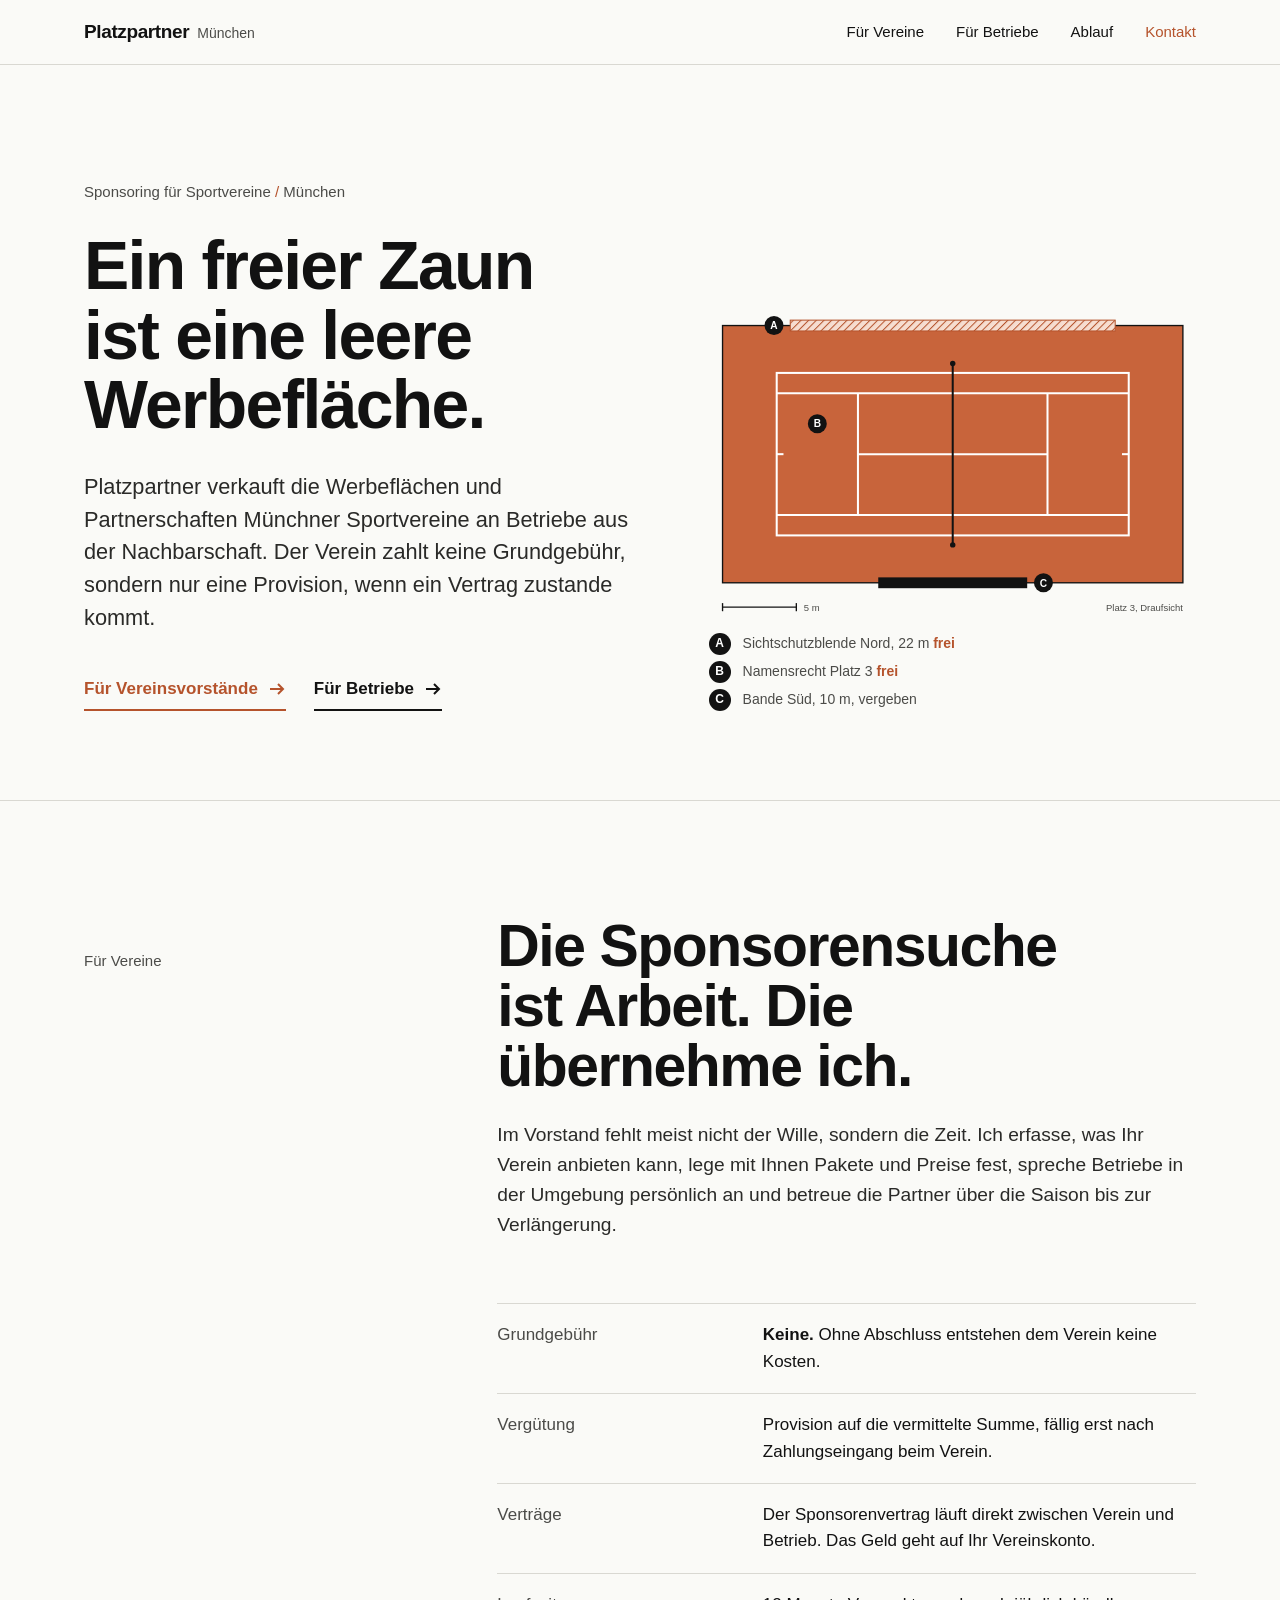
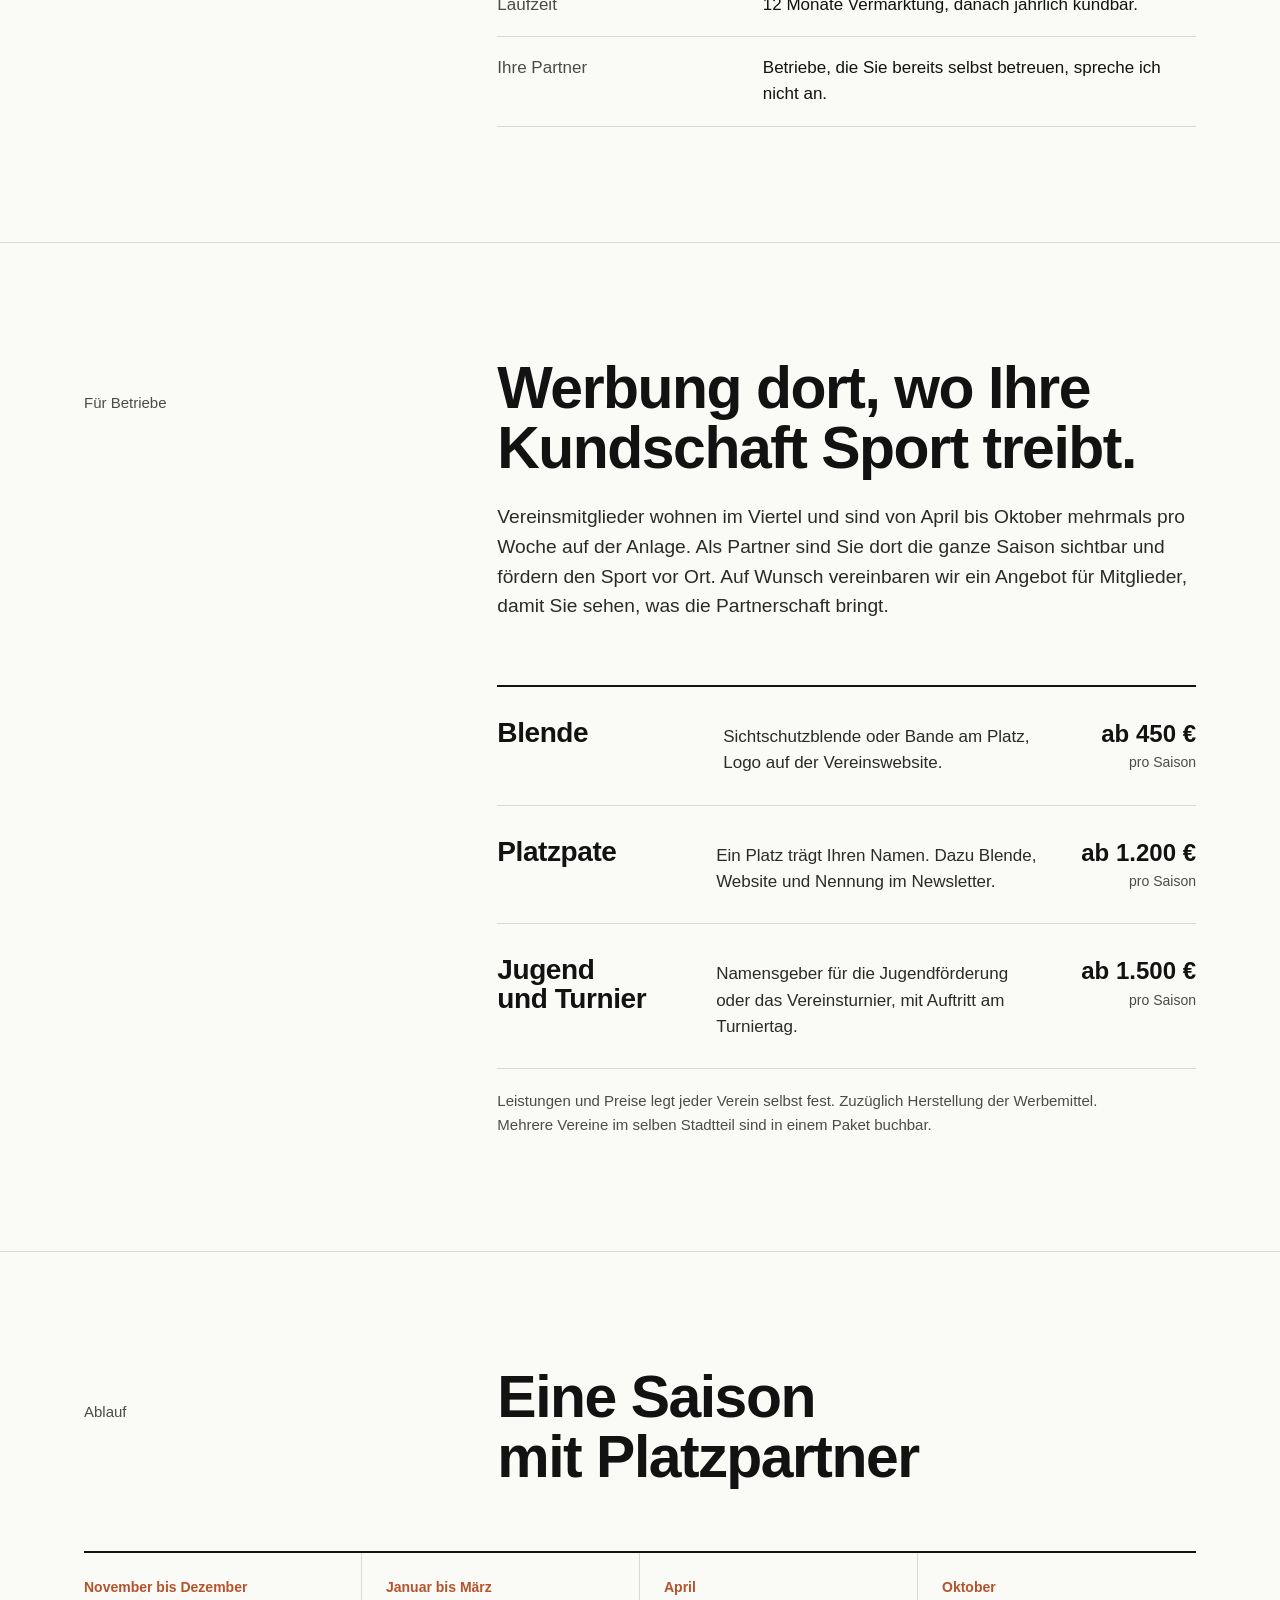
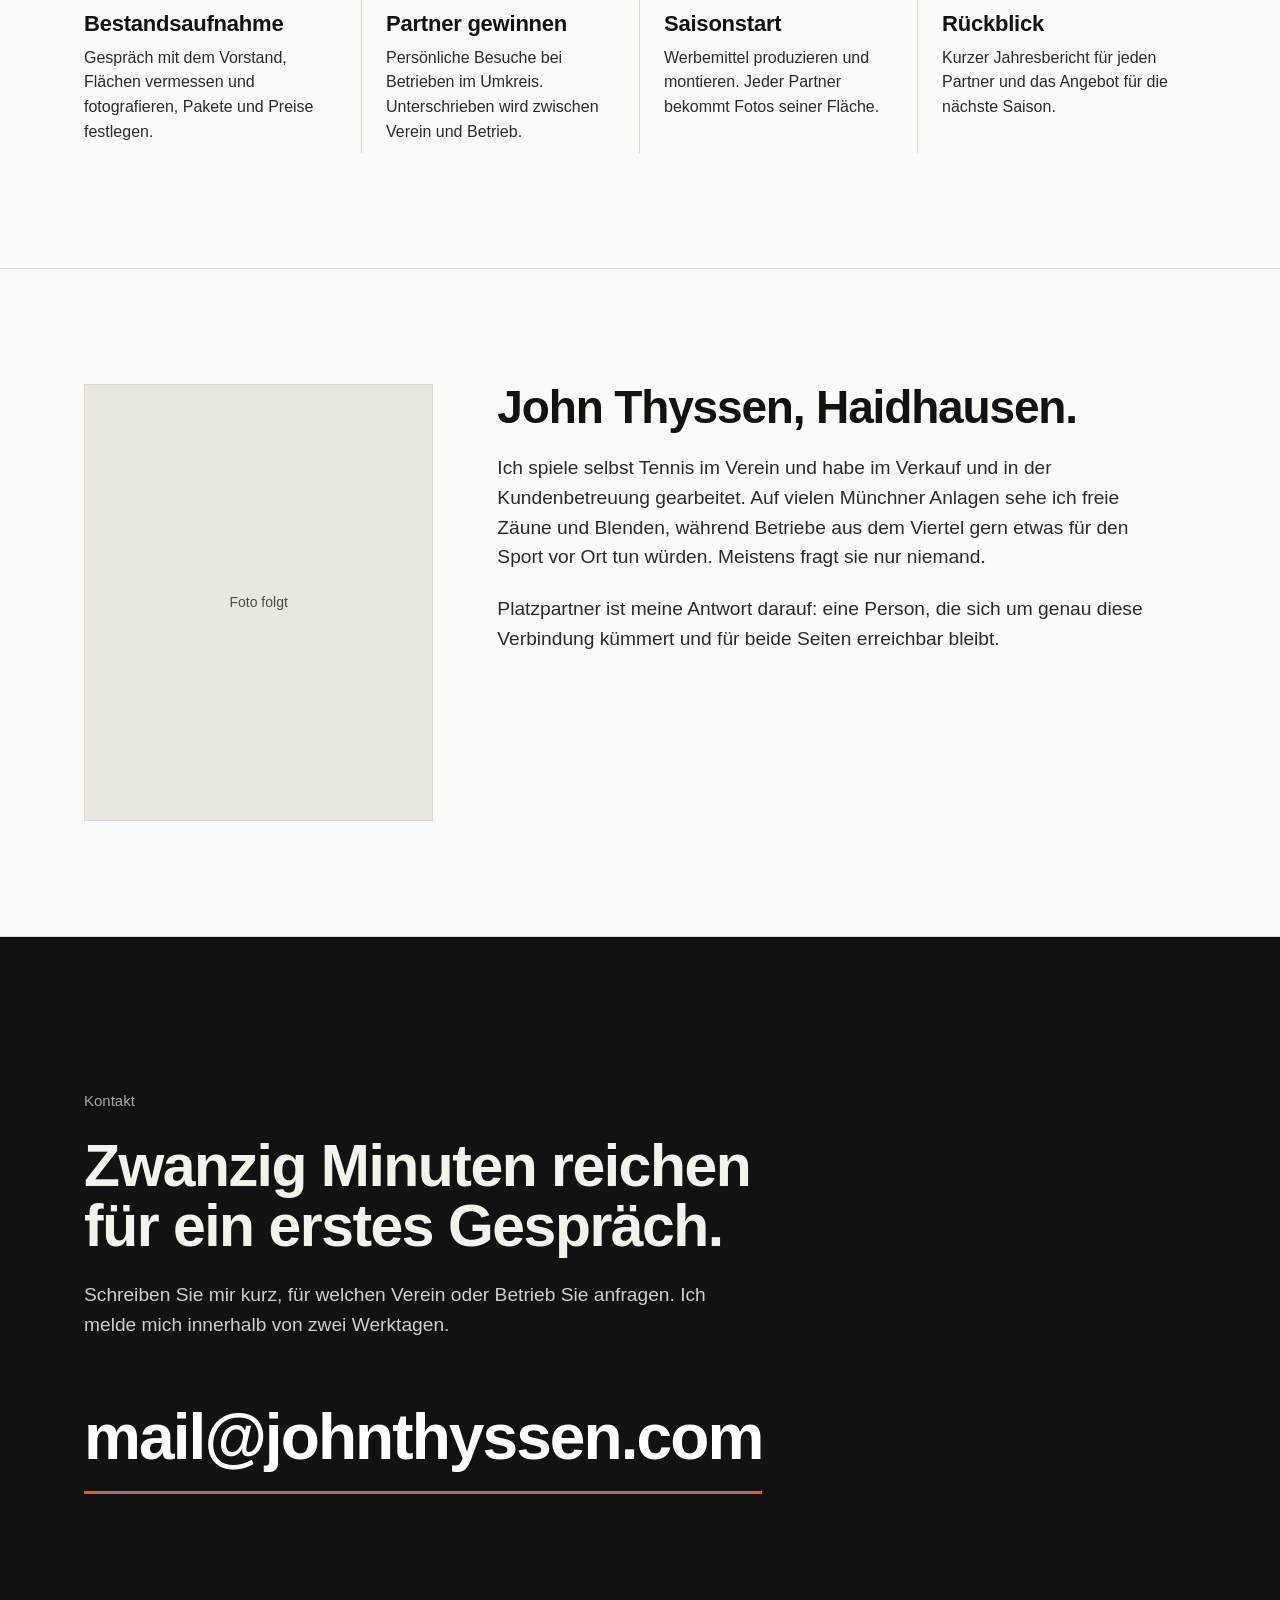
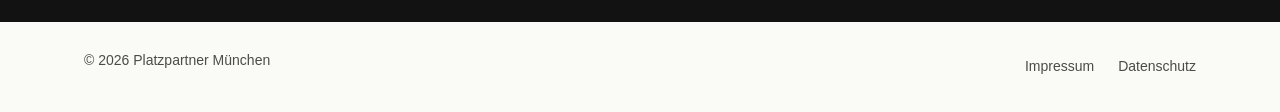
==== index.html @ de2899a6 "Add files via upload" ====
<!doctype html>
<html lang="de">
<head>
<meta charset="utf-8">
<meta name="viewport" content="width=device-width, initial-scale=1, viewport-fit=cover">
<title>Platzpartner München | Sponsoring für Sportvereine</title>
<meta name="description" content="Platzpartner vermarktet freie Werbeflächen und Partnerschaften Münchner Sportvereine an Betriebe aus dem Viertel. Für den Verein ohne Grundgebühr.">
<meta name="theme-color" content="#fafaf7">
<meta name="format-detection" content="telephone=no">
<meta property="og:type" content="website">
<meta property="og:title" content="Platzpartner München">
<meta property="og:description" content="Sponsoring für Münchner Sportvereine. Freie Werbeflächen an Betriebe aus dem Viertel.">
<meta property="og:locale" content="de_DE">
<link rel="icon" href="favicon.svg" type="image/svg+xml">
<link rel="icon" href="favicon-32.png" sizes="32x32" type="image/png">
<link rel="apple-touch-icon" href="apple-touch-icon.png">
<link rel="preload" href="fonts/schibsted-grotesk-800.woff2" as="font" type="font/woff2" crossorigin>
<link rel="preload" href="fonts/schibsted-grotesk-400.woff2" as="font" type="font/woff2" crossorigin>
<link rel="stylesheet" href="style.css">
</head>
<body>
<a class="skip" href="#inhalt">Zum Inhalt springen</a>

<header class="top" id="top">
  <div class="wrap">
    <a class="mark" href="#inhalt" aria-label="Platzpartner München, zum Seitenanfang">Platzpartner <small>München</small></a>
    <button class="menu-btn" type="button" aria-expanded="false" aria-controls="nav">Menü</button>
    <nav class="nav" id="nav" aria-label="Hauptnavigation">
      <a href="#vereine">Für Vereine</a>
      <a href="#betriebe">Für Betriebe</a>
      <a href="#saison">Ablauf</a>
      <a href="#kontakt" class="cta">Kontakt</a>
    </nav>
  </div>
</header>

<main id="inhalt">

<section class="hero">
  <div class="wrap hero-grid">
    <div>
      <p class="kicker">Sponsoring für Sportvereine <span>/</span> München</p>
      <h1>Ein freier Zaun ist eine leere Werbefläche.</h1>
      <p class="lead">Platzpartner verkauft die Werbeflächen und Partnerschaften Münchner Sportvereine an Betriebe aus der Nachbarschaft. Der Verein zahlt keine Grundgebühr, sondern nur eine Provision, wenn ein Vertrag zustande kommt.</p>
      <div class="links">
        <a class="arrow clay" href="#vereine">Für Vereinsvorstände
          <svg viewBox="0 0 18 18" fill="none" stroke="currentColor" stroke-width="2" aria-hidden="true"><path d="M2 9h13M10 4l5 5-5 5"/></svg></a>
        <a class="arrow" href="#betriebe">Für Betriebe
          <svg viewBox="0 0 18 18" fill="none" stroke="currentColor" stroke-width="2" aria-hidden="true"><path d="M2 9h13M10 4l5 5-5 5"/></svg></a>
      </div>
    </div>

    <div class="plan">
      <figure>
        <svg viewBox="0 0 720 450" role="img" aria-labelledby="plan-t">
          <title id="plan-t">Draufsicht eines Tennisplatzes mit markierten Werbeflächen: Sichtschutzblende Nord frei, Namensrecht für Platz 3 frei, Bande Süd vergeben.</title>
          <defs>
            <pattern id="hatch" width="8" height="8" patternUnits="userSpaceOnUse" patternTransform="rotate(45)">
              <rect width="8" height="8" fill="#f6ddd0"/>
              <line x1="0" y1="0" x2="0" y2="8" stroke="#b5532c" stroke-width="3"/>
            </pattern>
          </defs>
          <rect x="20" y="20" width="680" height="380" fill="#c8643b"/>
          <g fill="none" stroke="#fff" stroke-width="3">
            <rect x="100" y="90" width="520" height="240"/>
            <line x1="100" y1="120" x2="620" y2="120"/>
            <line x1="100" y1="300" x2="620" y2="300"/>
            <line x1="220" y1="120" x2="220" y2="300"/>
            <line x1="500" y1="120" x2="500" y2="300"/>
            <line x1="220" y1="210" x2="500" y2="210"/>
            <line x1="100" y1="210" x2="110" y2="210"/>
            <line x1="610" y1="210" x2="620" y2="210"/>
          </g>
          <line x1="360" y1="76" x2="360" y2="344" stroke="#121212" stroke-width="3"/>
          <circle cx="360" cy="76" r="4" fill="#121212"/>
          <circle cx="360" cy="344" r="4" fill="#121212"/>
          <rect x="20" y="20" width="680" height="380" fill="none" stroke="#121212" stroke-width="2"/>
          <rect x="120" y="12" width="480" height="16" fill="url(#hatch)" stroke="#b5532c" stroke-width="1.5"/>
          <rect x="250" y="392" width="220" height="16" fill="#121212"/>
          <g font-family="Schibsted Grotesk, -apple-system, sans-serif" font-weight="700" font-size="15" text-anchor="middle">
            <circle cx="96" cy="20" r="14" fill="#121212"/><text x="96" y="25.5" fill="#fff">A</text>
            <circle cx="160" cy="165" r="14" fill="#121212"/><text x="160" y="170.5" fill="#fff">B</text>
            <circle cx="494" cy="400" r="14" fill="#121212"/><text x="494" y="405.5" fill="#fff">C</text>
          </g>
          <g font-family="Schibsted Grotesk, -apple-system, sans-serif" font-size="14" fill="#4b4b48">
            <line x1="20" y1="436" x2="129" y2="436" stroke="#121212" stroke-width="2"/>
            <line x1="20" y1="430" x2="20" y2="442" stroke="#121212" stroke-width="2"/>
            <line x1="129" y1="430" x2="129" y2="442" stroke="#121212" stroke-width="2"/>
            <text x="140" y="441">5 m</text>
            <text x="700" y="441" text-anchor="end">Platz 3, Draufsicht</text>
          </g>
        </svg>
        <figcaption>
          <b>A</b><span>Sichtschutzblende Nord, 22 m <span class="free">frei</span></span>
          <b>B</b><span>Namensrecht Platz 3 <span class="free">frei</span></span>
          <b>C</b><span>Bande Süd, 10 m, vergeben</span>
        </figcaption>
      </figure>
    </div>
  </div>
</section>

<section class="sec" id="vereine">
  <div class="wrap">
    <div class="sec-head">
      <p class="label">Für Vereine</p>
      <div>
        <h2>Die Sponsorensuche ist Arbeit. Die übernehme ich.</h2>
        <p>Im Vorstand fehlt meist nicht der Wille, sondern die Zeit. Ich erfasse, was Ihr Verein anbieten kann, lege mit Ihnen Pakete und Preise fest, spreche Betriebe in der Umgebung persönlich an und betreue die Partner über die Saison bis zur Verlängerung.</p>
      </div>
    </div>
    <div class="split">
      <div></div>
      <table class="sheet">
        <caption class="skip">Konditionen für Vereine</caption>
        <tbody>
          <tr><th scope="row">Grundgebühr</th><td><strong>Keine.</strong> Ohne Abschluss entstehen dem Verein keine Kosten.</td></tr>
          <tr><th scope="row">Vergütung</th><td>Provision auf die vermittelte Summe, fällig erst nach Zahlungseingang beim Verein.</td></tr>
          <tr><th scope="row">Verträge</th><td>Der Sponsorenvertrag läuft direkt zwischen Verein und Betrieb. Das Geld geht auf Ihr Vereinskonto.</td></tr>
          <tr><th scope="row">Laufzeit</th><td>12 Monate Vermarktung, danach jährlich kündbar.</td></tr>
          <tr><th scope="row">Ihre Partner</th><td>Betriebe, die Sie bereits selbst betreuen, spreche ich nicht an.</td></tr>
        </tbody>
      </table>
    </div>
  </div>
</section>

<section class="sec" id="betriebe">
  <div class="wrap">
    <div class="sec-head">
      <p class="label">Für Betriebe</p>
      <div>
        <h2>Werbung dort, wo Ihre Kundschaft Sport treibt.</h2>
        <p>Vereinsmitglieder wohnen im Viertel und sind von April bis Oktober mehrmals pro Woche auf der Anlage. Als Partner sind Sie dort die ganze Saison sichtbar und fördern den Sport vor Ort. Auf Wunsch vereinbaren wir ein Angebot für Mitglieder, damit Sie sehen, was die Partnerschaft bringt.</p>
      </div>
    </div>
    <div class="split">
      <div></div>
      <div>
        <ul class="prices">
          <li>
            <h3>Blende</h3>
            <p>Sichtschutzblende oder Bande am Platz, Logo auf der Vereinswebsite.</p>
            <span class="price num">ab 450 €<small>pro Saison</small></span>
          </li>
          <li>
            <h3>Platzpate</h3>
            <p>Ein Platz trägt Ihren Namen. Dazu Blende, Website und Nennung im Newsletter.</p>
            <span class="price num">ab 1.200 €<small>pro Saison</small></span>
          </li>
          <li>
            <h3>Jugend und Turnier</h3>
            <p>Namensgeber für die Jugendförderung oder das Vereinsturnier, mit Auftritt am Turniertag.</p>
            <span class="price num">ab 1.500 €<small>pro Saison</small></span>
          </li>
        </ul>
        <p class="note">Leistungen und Preise legt jeder Verein selbst fest. Zuzüglich Herstellung der Werbemittel. Mehrere Vereine im selben Stadtteil sind in einem Paket buchbar.</p>
      </div>
    </div>
  </div>
</section>

<section class="sec" id="saison">
  <div class="wrap">
    <div class="sec-head">
      <p class="label">Ablauf</p>
      <div>
        <h2>Eine Saison mit Platzpartner</h2>
      </div>
    </div>
    <ol class="season">
      <li>
        <time>November bis Dezember</time>
        <h3>Bestandsaufnahme</h3>
        <p>Gespräch mit dem Vorstand, Flächen vermessen und fotografieren, Pakete und Preise festlegen.</p>
      </li>
      <li>
        <time>Januar bis März</time>
        <h3>Partner gewinnen</h3>
        <p>Persönliche Besuche bei Betrieben im Umkreis. Unterschrieben wird zwischen Verein und Betrieb.</p>
      </li>
      <li>
        <time>April</time>
        <h3>Saisonstart</h3>
        <p>Werbemittel produzieren und montieren. Jeder Partner bekommt Fotos seiner Fläche.</p>
      </li>
      <li>
        <time>Oktober</time>
        <h3>Rückblick</h3>
        <p>Kurzer Jahresbericht für jeden Partner und das Angebot für die nächste Saison.</p>
      </li>
    </ol>
  </div>
</section>

<section class="sec" id="ueber">
  <div class="wrap about">
    <div class="portrait">
      <!-- Foto: <img src="john.jpg" alt="John Thyssen" width="800" height="1000"> -->
      <span>Foto folgt</span>
    </div>
    <div>
      <h2>John Thyssen, Haidhausen.</h2>
      <p>Ich spiele selbst Tennis im Verein und habe im Verkauf und in der Kundenbetreuung gearbeitet. Auf vielen Münchner Anlagen sehe ich freie Zäune und Blenden, während Betriebe aus dem Viertel gern etwas für den Sport vor Ort tun würden. Meistens fragt sie nur niemand.</p>
      <p>Platzpartner ist meine Antwort darauf: eine Person, die sich um genau diese Verbindung kümmert und für beide Seiten erreichbar bleibt.</p>
    </div>
  </div>
</section>

</main>

<section class="contact" id="kontakt">
  <div class="wrap">
    <p class="label">Kontakt</p>
    <h2>Zwanzig Minuten reichen für ein erstes Gespräch.</h2>
    <p>Schreiben Sie mir kurz, für welchen Verein oder Betrieb Sie anfragen. Ich melde mich innerhalb von zwei Werktagen.</p>
    <a class="mail" href="mailto:mail@johnthyssen.com?subject=Anfrage%20Platzpartner">mail@johnthyssen.com</a>
  </div>
</section>

<footer class="foot">
  <div class="wrap">
    <p>© 2026 Platzpartner München</p>
    <nav aria-label="Rechtliches">
      <a href="impressum.html">Impressum</a>
      <a href="datenschutz.html">Datenschutz</a>
    </nav>
  </div>
</footer>

<script>
(function(){
  var top=document.getElementById('top');
  var btn=top.querySelector('.menu-btn');
  var nav=document.getElementById('nav');
  function setOpen(o){top.classList.toggle('open',o);btn.setAttribute('aria-expanded',o?'true':'false');btn.textContent=o?'Schließen':'Menü';}
  btn.addEventListener('click',function(){setOpen(!top.classList.contains('open'));});
  nav.addEventListener('click',function(e){if(e.target.closest('a'))setOpen(false);});
  document.addEventListener('keydown',function(e){if(e.key==='Escape'&&top.classList.contains('open')){setOpen(false);btn.focus();}});
})();
</script>
</body>
</html>
---- style.css ----
@font-face{font-family:"Schibsted Grotesk";src:url("fonts/schibsted-grotesk-400.woff2") format("woff2");font-weight:400;font-style:normal;font-display:swap}
@font-face{font-family:"Schibsted Grotesk";src:url("fonts/schibsted-grotesk-500.woff2") format("woff2");font-weight:500;font-style:normal;font-display:swap}
@font-face{font-family:"Schibsted Grotesk";src:url("fonts/schibsted-grotesk-700.woff2") format("woff2");font-weight:700;font-style:normal;font-display:swap}
@font-face{font-family:"Schibsted Grotesk";src:url("fonts/schibsted-grotesk-800.woff2") format("woff2");font-weight:800;font-style:normal;font-display:swap}

:root{
  --ink:#121212;
  --ink-2:#4b4b48;
  --paper:#fafaf7;
  --line:#d9d8d2;
  --clay:#b5532c;
  --clay-dark:#8f3f1f;
  --court:#c8643b;
  --pad:clamp(20px,5vw,64px);
  --max:1240px;
  --safe-l:env(safe-area-inset-left,0px);
  --safe-r:env(safe-area-inset-right,0px);
}
*,*::before,*::after{box-sizing:border-box}
html{-webkit-text-size-adjust:100%;text-size-adjust:100%;scroll-behavior:smooth;scroll-padding-top:84px}
@media (prefers-reduced-motion:reduce){html{scroll-behavior:auto}}
body{margin:0;background:var(--paper);color:var(--ink);font-family:"Schibsted Grotesk",-apple-system,BlinkMacSystemFont,"Helvetica Neue",Arial,sans-serif;font-size:17px;line-height:1.55;-webkit-font-smoothing:antialiased;-moz-osx-font-smoothing:grayscale;font-feature-settings:"tnum" 0}
a{color:inherit;-webkit-tap-highlight-color:transparent}
img,svg{display:block;max-width:100%}
h1,h2,h3{margin:0;font-weight:800;letter-spacing:-.025em;line-height:1.02;text-wrap:balance}
p{margin:0}
.wrap{max-width:var(--max);margin:0 auto;padding-left:calc(var(--pad) + var(--safe-l));padding-right:calc(var(--pad) + var(--safe-r))}
.num{font-variant-numeric:tabular-nums}
.skip{position:absolute;left:-9999px;top:0;background:var(--ink);color:#fff;padding:12px 16px;z-index:100}
.skip:focus{left:12px;top:12px}
:focus-visible{outline:2px solid var(--clay);outline-offset:3px}

/* Kopf */
.top{position:sticky;top:0;z-index:20;background:rgba(250,250,247,.94);-webkit-backdrop-filter:saturate(1.4) blur(10px);backdrop-filter:saturate(1.4) blur(10px);border-bottom:1px solid var(--line);padding-top:env(safe-area-inset-top,0px)}
.top .wrap{display:flex;align-items:center;justify-content:space-between;height:64px}
.mark{display:flex;align-items:baseline;gap:8px;text-decoration:none;font-weight:800;font-size:19px;letter-spacing:-.02em}
.mark small{font-weight:500;font-size:14px;color:var(--ink-2);letter-spacing:0}
.nav{display:flex;gap:32px;font-size:15px;font-weight:500}
.nav a{text-decoration:none;padding:8px 0;border-bottom:1px solid transparent}
.nav a.cta{color:var(--clay)}
.menu-btn{display:none;background:none;border:0;font:inherit;font-weight:500;font-size:15px;color:var(--ink);padding:12px 0 12px 12px;cursor:pointer}
@media (hover:hover){.nav a:hover{border-bottom-color:currentColor}}
@media (max-width:760px){
  .menu-btn{display:block}
  .nav{display:none;position:absolute;left:0;right:0;top:100%;flex-direction:column;gap:0;background:var(--paper);border-bottom:1px solid var(--line);padding:8px calc(var(--pad) + var(--safe-r)) 16px calc(var(--pad) + var(--safe-l))}
  .nav a{padding:14px 0;border-bottom:1px solid var(--line);font-size:18px}
  .nav a:last-child{border-bottom:0}
  .top.open .nav{display:flex}
}

/* Einstieg */
.hero{padding:clamp(56px,9vw,120px) 0 clamp(48px,7vw,96px);border-bottom:1px solid var(--line)}
.hero-grid{display:grid;grid-template-columns:minmax(0,1.15fr) minmax(0,1fr);gap:clamp(32px,5vw,80px);align-items:end}
.kicker{font-size:15px;font-weight:500;color:var(--ink-2);margin-bottom:28px}
.kicker span{color:var(--clay)}
.hero h1{font-size:clamp(44px,5.3vw,80px)}
@media (max-width:900px){.hero h1{font-size:clamp(44px,9vw,80px)}}
.hero .lead{font-size:clamp(19px,1.7vw,22px);line-height:1.5;max-width:34em;margin-top:32px;color:#2a2a28}
.hero .links{display:flex;flex-wrap:wrap;gap:12px 28px;margin-top:36px;font-weight:700;font-size:17px}
.arrow{display:inline-flex;align-items:center;gap:10px;text-decoration:none;padding:6px 0;border-bottom:2px solid currentColor}
.arrow svg{width:18px;height:18px;transition:transform .2s ease}
@media (hover:hover){.arrow:hover svg{transform:translateX(4px)}}
.arrow.clay{color:var(--clay)}
.plan figure{margin:0}
.plan figcaption{margin-top:16px;font-size:14px;color:var(--ink-2);display:grid;grid-template-columns:auto 1fr;gap:6px 12px}
.plan figcaption b{display:inline-grid;place-items:center;width:22px;height:22px;border-radius:50%;background:var(--ink);color:#fff;font-size:12px;font-weight:700}
.plan figcaption .free{color:var(--clay);font-weight:700}
@media (max-width:900px){.hero-grid{grid-template-columns:1fr;align-items:start}}

/* Abschnitte */
.sec{padding:clamp(64px,9vw,128px) 0;border-bottom:1px solid var(--line)}
.sec-head{display:grid;grid-template-columns:minmax(0,1fr) minmax(0,2fr);gap:24px clamp(32px,5vw,80px);margin-bottom:clamp(40px,5vw,64px)}
.sec-head .label{font-size:15px;font-weight:500;color:var(--ink-2);padding-top:.6em}
.sec-head h2{font-size:clamp(34px,4.6vw,60px)}
.sec-head p{margin-top:24px;font-size:clamp(18px,1.5vw,20px);max-width:36em;color:#2a2a28}
@media (max-width:760px){.sec-head{grid-template-columns:1fr}.sec-head .label{padding-top:0}}

.split{display:grid;grid-template-columns:minmax(0,1fr) minmax(0,2fr);gap:clamp(32px,5vw,80px)}
@media (max-width:760px){.split{grid-template-columns:1fr}}

/* Konditionen als Datenblatt */
.sheet{width:100%;border-collapse:collapse;font-size:17px}
.sheet th,.sheet td{text-align:left;vertical-align:top;padding:18px 0;border-top:1px solid var(--line)}
.sheet tr:last-child th,.sheet tr:last-child td{border-bottom:1px solid var(--line)}
.sheet th{font-weight:500;color:var(--ink-2);width:38%;padding-right:24px}
.sheet td strong{font-weight:700}
@media (max-width:560px){.sheet th,.sheet td{display:block;width:auto;padding:0}.sheet th{padding-top:16px;border-top:1px solid var(--line);font-size:15px}.sheet td{border-top:0;padding:4px 0 16px}.sheet tr:last-child td{border-bottom:1px solid var(--line)}.sheet tr:last-child th{border-bottom:0}}

/* Preisliste */
.prices{list-style:none;margin:0;padding:0;border-top:2px solid var(--ink)}
.prices li{display:grid;grid-template-columns:minmax(0,1.1fr) minmax(0,2fr) auto;gap:8px 40px;padding:28px 0;border-bottom:1px solid var(--line);align-items:baseline}
.prices h3{font-size:clamp(22px,2.2vw,28px);letter-spacing:-.015em}
.prices p{color:#2a2a28}
.prices .price{font-weight:800;font-size:clamp(20px,2vw,24px);white-space:nowrap;text-align:right}
.prices .price small{display:block;font-weight:500;font-size:14px;color:var(--ink-2)}
@media (max-width:760px){.prices li{grid-template-columns:1fr auto}.prices li p{grid-column:1 / -1;grid-row:2}}
.note{margin-top:20px;font-size:15px;color:var(--ink-2);max-width:44em}

/* Saisonkalender */
.season{list-style:none;margin:0;padding:0;display:grid;grid-template-columns:repeat(4,minmax(0,1fr));border-top:2px solid var(--ink)}
.season li{padding:24px 24px 8px 0;border-right:1px solid var(--line)}
.season li + li{padding-left:24px}
.season li:last-child{border-right:0}
.season time{display:block;font-size:14px;font-weight:700;color:var(--clay);margin-bottom:14px}
.season h3{font-size:22px;letter-spacing:-.01em;margin-bottom:10px}
.season p{font-size:16px;color:#2a2a28}
@media (max-width:900px){.season{grid-template-columns:repeat(2,minmax(0,1fr))}.season li:nth-child(2){border-right:0}.season li:nth-child(3){padding-left:0}.season li:nth-child(n+3){border-top:1px solid var(--line);margin-top:8px}}
@media (max-width:560px){.season{grid-template-columns:1fr}.season li,.season li + li{padding:20px 0;border-right:0}.season li + li{border-top:1px solid var(--line);margin-top:0}}

/* Über */
.about{display:grid;grid-template-columns:minmax(0,1fr) minmax(0,2fr);gap:clamp(32px,5vw,80px);align-items:start}
.portrait{aspect-ratio:4/5;background:#e9e7e0;display:grid;place-items:center;color:var(--ink-2);font-size:14px;border:1px solid var(--line)}
.portrait img{width:100%;height:100%;object-fit:cover}
.about h2{font-size:clamp(30px,3.6vw,46px)}
.about p{margin-top:22px;font-size:clamp(18px,1.5vw,20px);max-width:34em;color:#2a2a28}
.about .sig{margin-top:28px;font-size:15px;color:var(--ink-2)}
@media (max-width:760px){.about{grid-template-columns:1fr}.portrait{max-width:280px}}

/* Kontakt */
.contact{padding:clamp(72px,10vw,140px) 0;background:var(--ink);color:#f3f2ed}
.contact .label{font-size:15px;font-weight:500;color:#a9a8a2;margin-bottom:24px}
.contact h2{font-size:clamp(34px,4.6vw,60px);max-width:14em}
.contact p{margin-top:24px;font-size:clamp(18px,1.5vw,20px);color:#cfcec8;max-width:34em}
.mail{display:inline-block;margin-top:48px;font-weight:800;font-size:clamp(26px,5.2vw,64px);letter-spacing:-.03em;text-decoration:none;border-bottom:3px solid var(--court);padding-bottom:4px;word-break:break-word;color:#fff}
@media (hover:hover){.mail:hover{color:#f0b89c}}

/* Fuß */
.foot{padding:28px 0 calc(28px + env(safe-area-inset-bottom,0px));font-size:14px;color:var(--ink-2)}
.foot .wrap{display:flex;flex-wrap:wrap;gap:12px 32px;justify-content:space-between}
.foot nav{display:flex;gap:24px}
.foot a{text-decoration:none;padding:6px 0}
@media (hover:hover){.foot a:hover{color:var(--ink)}}

/* Rechtstexte */
.legal{padding:clamp(48px,7vw,96px) 0}
.legal h1{font-size:clamp(36px,5vw,64px);margin-bottom:40px}
.legal h2{font-size:22px;letter-spacing:-.01em;margin:40px 0 12px}
.legal p{max-width:42em;margin-bottom:12px}
.legal .todo{background:#fff4d6;padding:2px 6px}
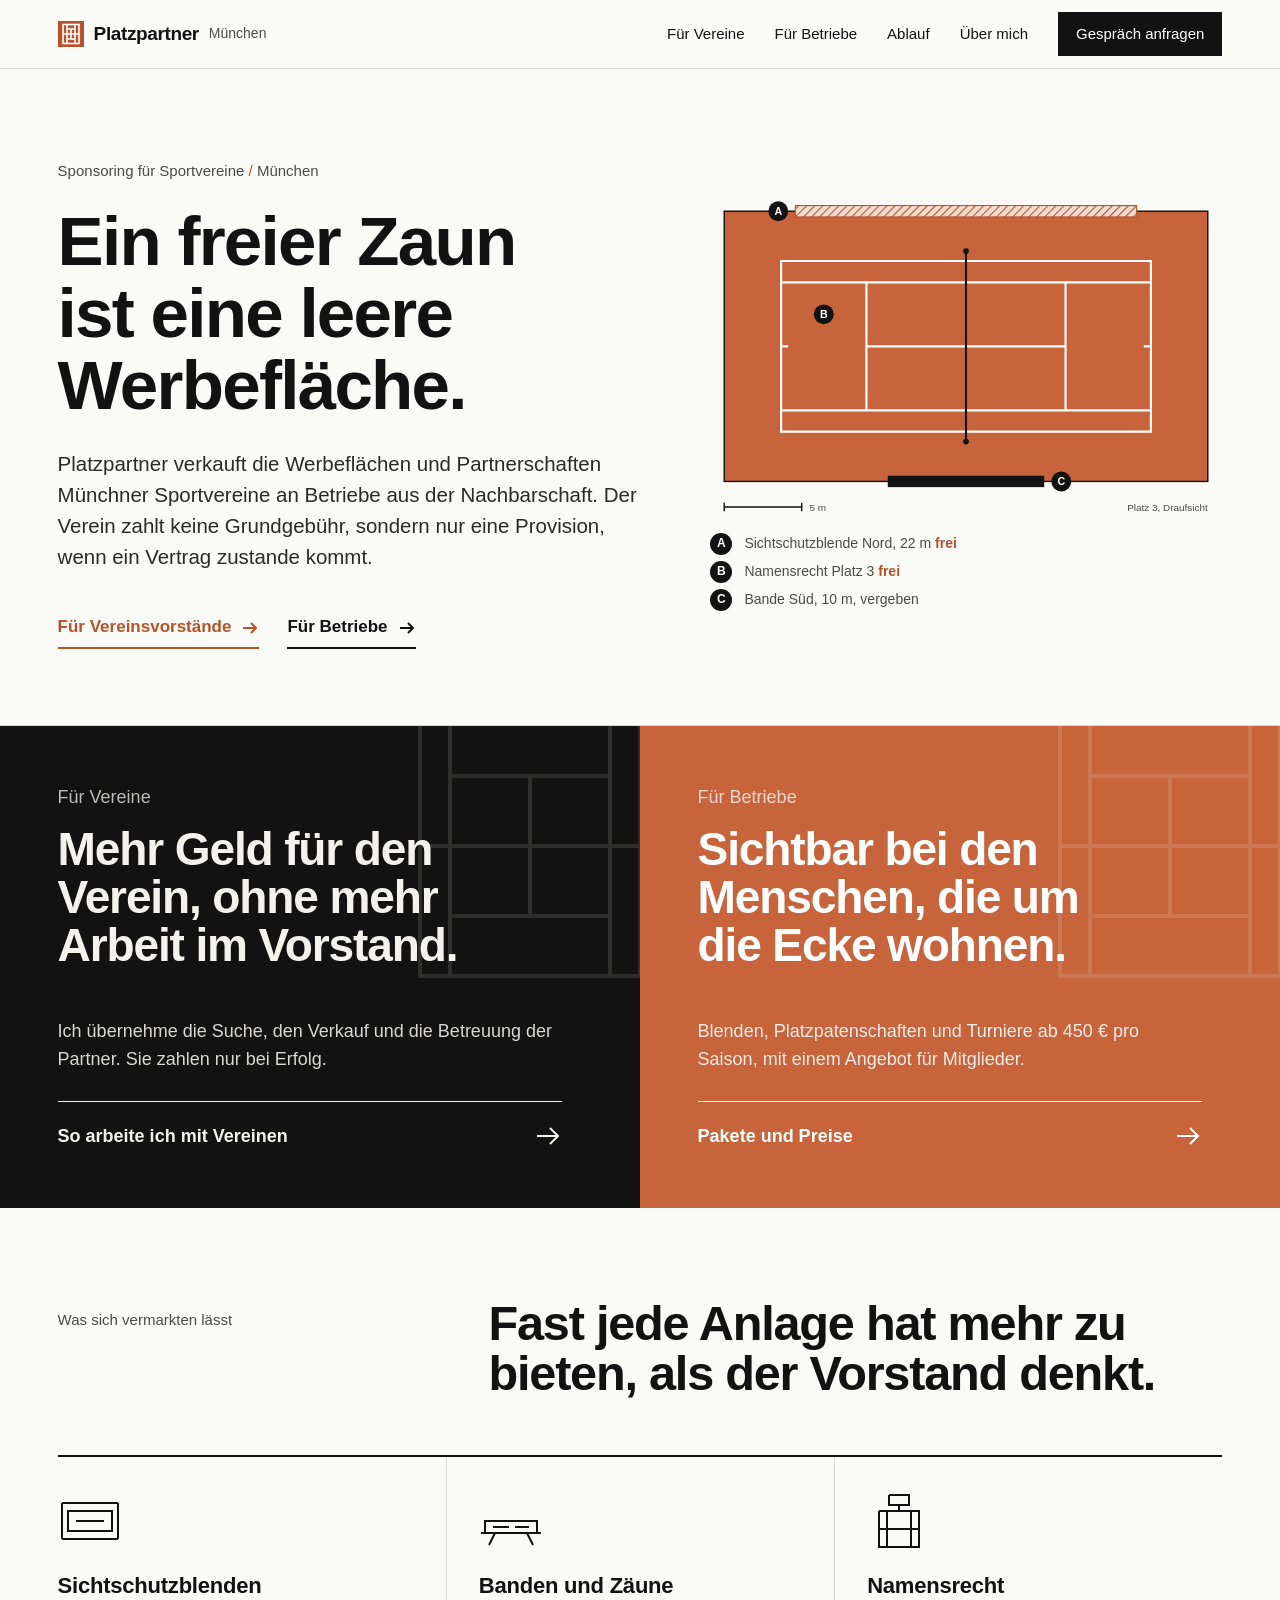
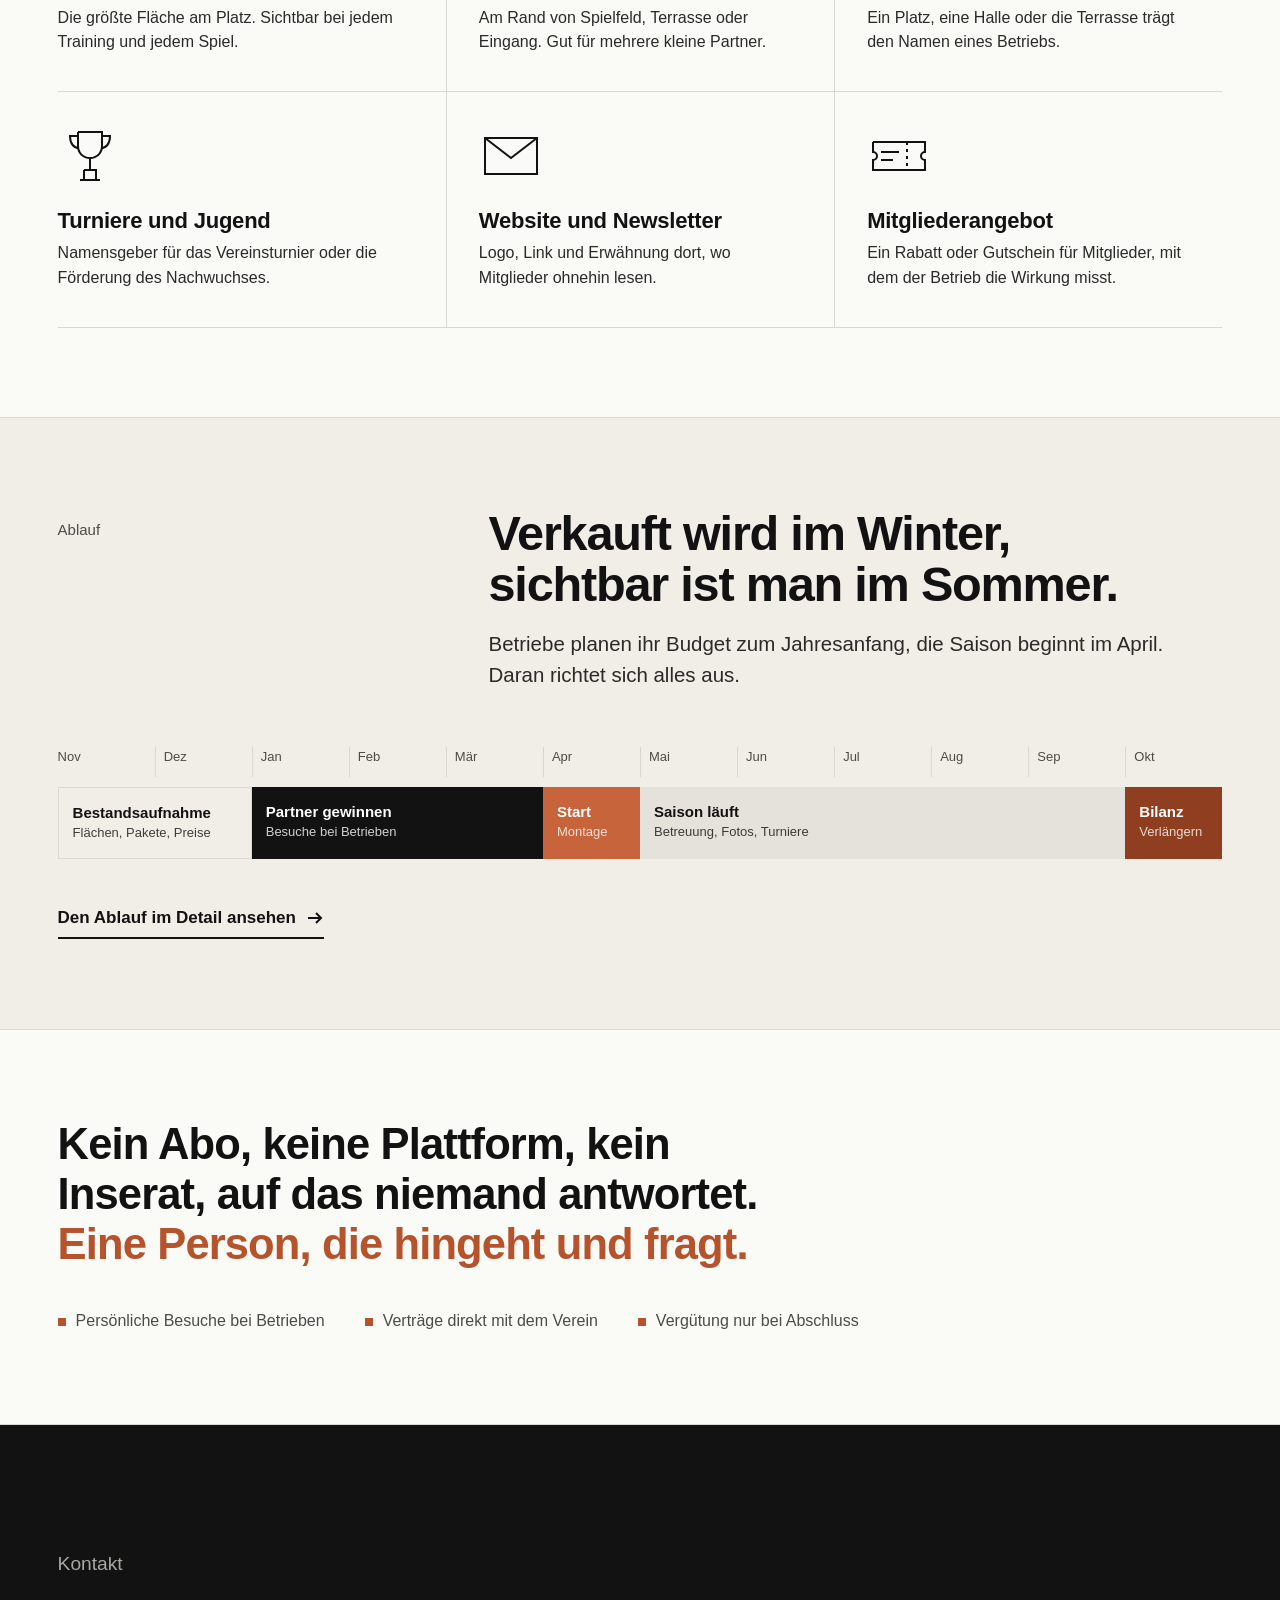
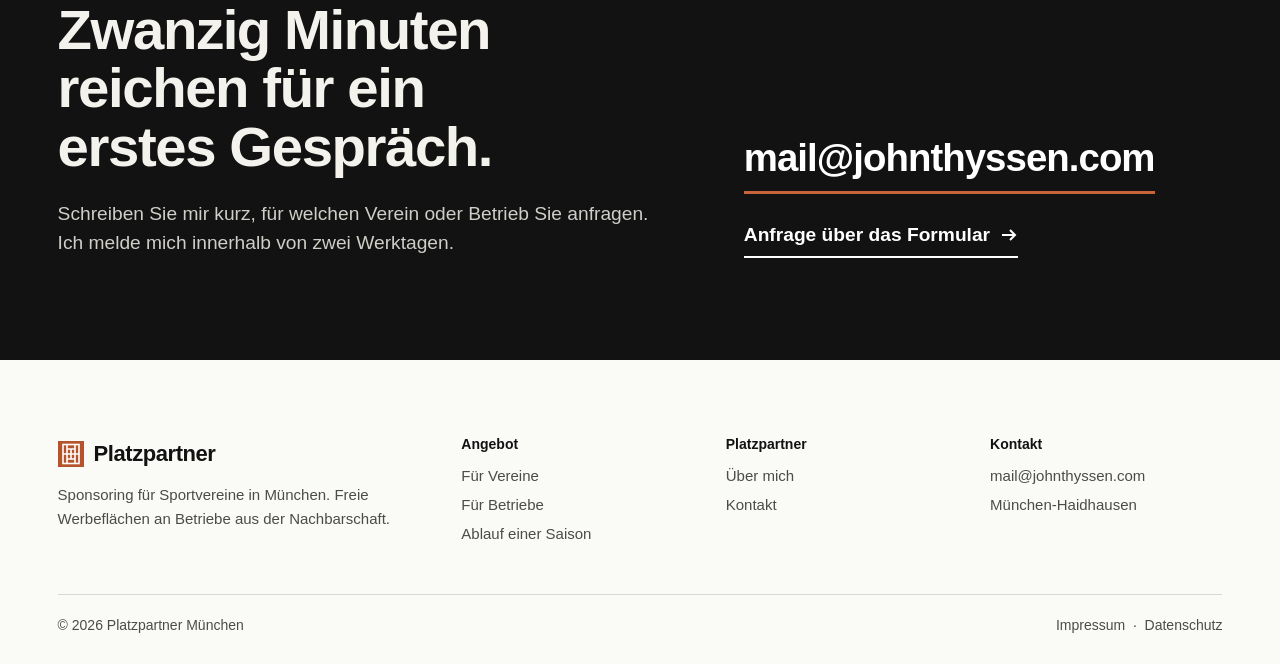
==== commit 270b115c: "Add files via upload" ====
--- a/index.html
+++ b/index.html
@@ -8,8 +8,8 @@
 <meta name="theme-color" content="#fafaf7">
 <meta name="format-detection" content="telephone=no">
 <meta property="og:type" content="website">
-<meta property="og:title" content="Platzpartner München">
-<meta property="og:description" content="Sponsoring für Münchner Sportvereine. Freie Werbeflächen an Betriebe aus dem Viertel.">
+<meta property="og:title" content="Platzpartner München | Sponsoring für Sportvereine">
+<meta property="og:description" content="Platzpartner vermarktet freie Werbeflächen und Partnerschaften Münchner Sportvereine an Betriebe aus dem Viertel. Für den Verein ohne Grundgebühr.">
 <meta property="og:locale" content="de_DE">
 <link rel="icon" href="favicon.svg" type="image/svg+xml">
 <link rel="icon" href="favicon-32.png" sizes="32x32" type="image/png">
@@ -17,79 +17,69 @@
 <link rel="preload" href="fonts/schibsted-grotesk-800.woff2" as="font" type="font/woff2" crossorigin>
 <link rel="preload" href="fonts/schibsted-grotesk-400.woff2" as="font" type="font/woff2" crossorigin>
 <link rel="stylesheet" href="style.css">
+<script>document.documentElement.classList.add('js')</script>
 </head>
 <body>
 <a class="skip" href="#inhalt">Zum Inhalt springen</a>
-
-<header class="top" id="top">
-  <div class="wrap">
-    <a class="mark" href="#inhalt" aria-label="Platzpartner München, zum Seitenanfang">Platzpartner <small>München</small></a>
+<header class="top">
+  <div class="wrap">
+    <a class="mark" href="index.html"><svg viewBox="0 0 26 26" aria-hidden="true"><rect width="26" height="26" fill="#b5532c"/><g fill="none" stroke="#fff" stroke-width="1.6"><rect x="5" y="3.5" width="16" height="19"/><path d="M5 13h16M9 3.5v19M17 3.5v19M9 8h8M9 18h8M13 8v10"/></g></svg>Platzpartner <small>München</small></a>
     <button class="menu-btn" type="button" aria-expanded="false" aria-controls="nav">Menü</button>
     <nav class="nav" id="nav" aria-label="Hauptnavigation">
-      <a href="#vereine">Für Vereine</a>
-      <a href="#betriebe">Für Betriebe</a>
-      <a href="#saison">Ablauf</a>
-      <a href="#kontakt" class="cta">Kontakt</a>
+      <a href="vereine.html">Für Vereine</a>
+      <a href="betriebe.html">Für Betriebe</a>
+      <a href="ablauf.html">Ablauf</a>
+      <a href="ueber.html">Über mich</a>
+      <a href="kontakt.html" class="cta">Gespräch anfragen</a>
     </nav>
   </div>
 </header>
-
 <main id="inhalt">
-
 <section class="hero">
   <div class="wrap hero-grid">
     <div>
-      <p class="kicker">Sponsoring für Sportvereine <span>/</span> München</p>
-      <h1>Ein freier Zaun ist eine leere Werbefläche.</h1>
-      <p class="lead">Platzpartner verkauft die Werbeflächen und Partnerschaften Münchner Sportvereine an Betriebe aus der Nachbarschaft. Der Verein zahlt keine Grundgebühr, sondern nur eine Provision, wenn ein Vertrag zustande kommt.</p>
-      <div class="links">
-        <a class="arrow clay" href="#vereine">Für Vereinsvorstände
-          <svg viewBox="0 0 18 18" fill="none" stroke="currentColor" stroke-width="2" aria-hidden="true"><path d="M2 9h13M10 4l5 5-5 5"/></svg></a>
-        <a class="arrow" href="#betriebe">Für Betriebe
-          <svg viewBox="0 0 18 18" fill="none" stroke="currentColor" stroke-width="2" aria-hidden="true"><path d="M2 9h13M10 4l5 5-5 5"/></svg></a>
-      </div>
-    </div>
-
-    <div class="plan">
+      <p class="kicker reveal">Sponsoring für Sportvereine <span>/</span> München</p>
+      <h1 class="reveal" style="--d:.08s">Ein freier Zaun ist eine leere Werbefläche.</h1>
+      <p class="lead reveal" style="--d:.16s">Platzpartner verkauft die Werbeflächen und Partnerschaften Münchner Sportvereine an Betriebe aus der Nachbarschaft. Der Verein zahlt keine Grundgebühr, sondern nur eine Provision, wenn ein Vertrag zustande kommt.</p>
+      <div class="links reveal" style="--d:.24s">
+        <a class="arrow clay" href="vereine.html">Für Vereinsvorstände <svg viewBox="0 0 18 18" fill="none" stroke="currentColor" stroke-width="2" aria-hidden="true"><path d="M2 9h13M10 4l5 5-5 5"/></svg></a>
+        <a class="arrow" href="betriebe.html">Für Betriebe <svg viewBox="0 0 18 18" fill="none" stroke="currentColor" stroke-width="2" aria-hidden="true"><path d="M2 9h13M10 4l5 5-5 5"/></svg></a>
+      </div>
+    </div>
+    <div class="plan reveal" style="--d:.2s">
       <figure>
         <svg viewBox="0 0 720 450" role="img" aria-labelledby="plan-t">
-          <title id="plan-t">Draufsicht eines Tennisplatzes mit markierten Werbeflächen: Sichtschutzblende Nord frei, Namensrecht für Platz 3 frei, Bande Süd vergeben.</title>
-          <defs>
-            <pattern id="hatch" width="8" height="8" patternUnits="userSpaceOnUse" patternTransform="rotate(45)">
-              <rect width="8" height="8" fill="#f6ddd0"/>
-              <line x1="0" y1="0" x2="0" y2="8" stroke="#b5532c" stroke-width="3"/>
-            </pattern>
-          </defs>
-          <rect x="20" y="20" width="680" height="380" fill="#c8643b"/>
-          <g fill="none" stroke="#fff" stroke-width="3">
-            <rect x="100" y="90" width="520" height="240"/>
-            <line x1="100" y1="120" x2="620" y2="120"/>
-            <line x1="100" y1="300" x2="620" y2="300"/>
-            <line x1="220" y1="120" x2="220" y2="300"/>
-            <line x1="500" y1="120" x2="500" y2="300"/>
-            <line x1="220" y1="210" x2="500" y2="210"/>
-            <line x1="100" y1="210" x2="110" y2="210"/>
-            <line x1="610" y1="210" x2="620" y2="210"/>
-          </g>
-          <line x1="360" y1="76" x2="360" y2="344" stroke="#121212" stroke-width="3"/>
-          <circle cx="360" cy="76" r="4" fill="#121212"/>
-          <circle cx="360" cy="344" r="4" fill="#121212"/>
-          <rect x="20" y="20" width="680" height="380" fill="none" stroke="#121212" stroke-width="2"/>
-          <rect x="120" y="12" width="480" height="16" fill="url(#hatch)" stroke="#b5532c" stroke-width="1.5"/>
-          <rect x="250" y="392" width="220" height="16" fill="#121212"/>
-          <g font-family="Schibsted Grotesk, -apple-system, sans-serif" font-weight="700" font-size="15" text-anchor="middle">
-            <circle cx="96" cy="20" r="14" fill="#121212"/><text x="96" y="25.5" fill="#fff">A</text>
-            <circle cx="160" cy="165" r="14" fill="#121212"/><text x="160" y="170.5" fill="#fff">B</text>
-            <circle cx="494" cy="400" r="14" fill="#121212"/><text x="494" y="405.5" fill="#fff">C</text>
-          </g>
-          <g font-family="Schibsted Grotesk, -apple-system, sans-serif" font-size="14" fill="#4b4b48">
-            <line x1="20" y1="436" x2="129" y2="436" stroke="#121212" stroke-width="2"/>
-            <line x1="20" y1="430" x2="20" y2="442" stroke="#121212" stroke-width="2"/>
-            <line x1="129" y1="430" x2="129" y2="442" stroke="#121212" stroke-width="2"/>
-            <text x="140" y="441">5 m</text>
-            <text x="700" y="441" text-anchor="end">Platz 3, Draufsicht</text>
-          </g>
-        </svg>
+  <title id="plan-t">Draufsicht eines Tennisplatzes mit markierten Werbeflächen: Sichtschutzblende Nord frei, Namensrecht für Platz 3 frei, Bande Süd vergeben.</title>
+  <defs>
+    <pattern id="hatch" width="8" height="8" patternUnits="userSpaceOnUse" patternTransform="rotate(45)">
+      <rect width="8" height="8" fill="#f6ddd0"/><line x1="0" y1="0" x2="0" y2="8" stroke="#b5532c" stroke-width="3"/>
+    </pattern>
+  </defs>
+  <rect x="20" y="20" width="680" height="380" fill="#c8643b"/>
+  <g class="draw" fill="none" stroke="#fff" stroke-width="3">
+    <rect class="ln" x="100" y="90" width="520" height="240"/>
+    <line x1="100" y1="120" x2="620" y2="120"/><line x1="100" y1="300" x2="620" y2="300"/>
+    <line x1="220" y1="120" x2="220" y2="300"/><line x1="500" y1="120" x2="500" y2="300"/>
+    <line x1="220" y1="210" x2="500" y2="210"/>
+    <line x1="100" y1="210" x2="110" y2="210"/><line x1="610" y1="210" x2="620" y2="210"/>
+  </g>
+  <line x1="360" y1="76" x2="360" y2="344" stroke="#121212" stroke-width="3"/>
+  <circle cx="360" cy="76" r="4" fill="#121212"/><circle cx="360" cy="344" r="4" fill="#121212"/>
+  <rect x="20" y="20" width="680" height="380" fill="none" stroke="#121212" stroke-width="2"/>
+  <rect x="120" y="12" width="480" height="16" fill="url(#hatch)" stroke="#b5532c" stroke-width="1.5"/>
+  <rect x="250" y="392" width="220" height="16" fill="#121212"/>
+  <g font-family="Schibsted Grotesk, -apple-system, sans-serif" font-weight="700" font-size="15" text-anchor="middle">
+    <circle cx="96" cy="20" r="14" fill="#121212"/><text x="96" y="25.5" fill="#fff">A</text>
+    <circle cx="160" cy="165" r="14" fill="#121212"/><text x="160" y="170.5" fill="#fff">B</text>
+    <circle cx="494" cy="400" r="14" fill="#121212"/><text x="494" y="405.5" fill="#fff">C</text>
+  </g>
+  <g font-family="Schibsted Grotesk, -apple-system, sans-serif" font-size="14" fill="#4b4b48">
+    <line x1="20" y1="436" x2="129" y2="436" stroke="#121212" stroke-width="2"/>
+    <line x1="20" y1="430" x2="20" y2="442" stroke="#121212" stroke-width="2"/>
+    <line x1="129" y1="430" x2="129" y2="442" stroke="#121212" stroke-width="2"/>
+    <text x="140" y="441">5 m</text><text x="700" y="441" text-anchor="end">Platz 3, Draufsicht</text>
+  </g>
+</svg>
         <figcaption>
           <b>A</b><span>Sichtschutzblende Nord, 22 m <span class="free">frei</span></span>
           <b>B</b><span>Namensrecht Platz 3 <span class="free">frei</span></span>
@@ -100,144 +90,120 @@
   </div>
 </section>
 
-<section class="sec" id="vereine">
+<section class="doors" aria-label="Für wen">
+  <a class="door dark" href="vereine.html">
+    <svg class="bg" viewBox="0 0 300 300" fill="none" stroke="currentColor" stroke-width="4" aria-hidden="true"><rect x="40" y="20" width="220" height="260"/><path d="M40 150h220M70 20v260M230 20v260M70 80h160M70 220h160M150 80v140"/></svg>
+    <div class="reveal">
+      <p class="kicker">Für Vereine</p>
+      <h2>Mehr Geld für den Verein, ohne mehr Arbeit im Vorstand.</h2>
+    </div>
+    <div class="reveal" style="--d:.1s">
+      <p>Ich übernehme die Suche, den Verkauf und die Betreuung der Partner. Sie zahlen nur bei Erfolg.</p>
+      <p class="go" style="margin-top:28px;opacity:1">So arbeite ich mit Vereinen <svg viewBox="0 0 28 28" fill="none" stroke="currentColor" stroke-width="2" aria-hidden="true"><path d="M3 14h21M16 6l8 8-8 8"/></svg></p>
+    </div>
+  </a>
+  <a class="door clay" href="betriebe.html">
+    <svg class="bg" viewBox="0 0 300 300" fill="none" stroke="currentColor" stroke-width="4" aria-hidden="true"><rect x="40" y="20" width="220" height="260"/><path d="M40 150h220M70 20v260M230 20v260M70 80h160M70 220h160M150 80v140"/></svg>
+    <div class="reveal" style="--d:.08s">
+      <p class="kicker">Für Betriebe</p>
+      <h2>Sichtbar bei den Menschen, die um die Ecke wohnen.</h2>
+    </div>
+    <div class="reveal" style="--d:.18s">
+      <p>Blenden, Platzpatenschaften und Turniere ab 450 € pro Saison, mit einem Angebot für Mitglieder.</p>
+      <p class="go" style="margin-top:28px;opacity:1">Pakete und Preise <svg viewBox="0 0 28 28" fill="none" stroke="currentColor" stroke-width="2" aria-hidden="true"><path d="M3 14h21M16 6l8 8-8 8"/></svg></p>
+    </div>
+  </a>
+</section>
+
+<section class="sec">
   <div class="wrap">
     <div class="sec-head">
-      <p class="label">Für Vereine</p>
-      <div>
-        <h2>Die Sponsorensuche ist Arbeit. Die übernehme ich.</h2>
-        <p>Im Vorstand fehlt meist nicht der Wille, sondern die Zeit. Ich erfasse, was Ihr Verein anbieten kann, lege mit Ihnen Pakete und Preise fest, spreche Betriebe in der Umgebung persönlich an und betreue die Partner über die Saison bis zur Verlängerung.</p>
-      </div>
-    </div>
-    <div class="split">
-      <div></div>
-      <table class="sheet">
-        <caption class="skip">Konditionen für Vereine</caption>
-        <tbody>
-          <tr><th scope="row">Grundgebühr</th><td><strong>Keine.</strong> Ohne Abschluss entstehen dem Verein keine Kosten.</td></tr>
-          <tr><th scope="row">Vergütung</th><td>Provision auf die vermittelte Summe, fällig erst nach Zahlungseingang beim Verein.</td></tr>
-          <tr><th scope="row">Verträge</th><td>Der Sponsorenvertrag läuft direkt zwischen Verein und Betrieb. Das Geld geht auf Ihr Vereinskonto.</td></tr>
-          <tr><th scope="row">Laufzeit</th><td>12 Monate Vermarktung, danach jährlich kündbar.</td></tr>
-          <tr><th scope="row">Ihre Partner</th><td>Betriebe, die Sie bereits selbst betreuen, spreche ich nicht an.</td></tr>
-        </tbody>
-      </table>
-    </div>
-  </div>
-</section>
-
-<section class="sec" id="betriebe">
+      <p class="kicker reveal">Was sich vermarkten lässt</p>
+      <h2 class="reveal" style="--d:.08s">Fast jede Anlage hat mehr zu bieten, als der Vorstand denkt.</h2>
+    </div>
+    <ul class="inventory">
+<li class="reveal" style="--d:0.00s"><svg class="draw" viewBox="0 0 64 64" fill="none" stroke="currentColor" stroke-width="2" aria-hidden="true"><path d="M4 50V14M60 50V14M4 14h56M4 50h56"/><path d="M10 22h44v20H10z"/><path d="M18 32h28"/></svg><h3>Sichtschutzblenden</h3><p>Die größte Fläche am Platz. Sichtbar bei jedem Training und jedem Spiel.</p></li>
+<li class="reveal" style="--d:0.08s"><svg class="draw" viewBox="0 0 64 64" fill="none" stroke="currentColor" stroke-width="2" aria-hidden="true"><path d="M2 44h60M6 44V32h52v12"/><path d="M14 38h16M36 38h14"/><path d="M10 56l6-12M54 56l-6-12"/></svg><h3>Banden und Zäune</h3><p>Am Rand von Spielfeld, Terrasse oder Eingang. Gut für mehrere kleine Partner.</p></li>
+<li class="reveal" style="--d:0.16s"><svg class="draw" viewBox="0 0 64 64" fill="none" stroke="currentColor" stroke-width="2" aria-hidden="true"><path d="M12 22h40v36H12zM12 40h40M20 22v36M44 22v36"/><path d="M22 6h20v10H22zM32 16v6"/></svg><h3>Namensrecht</h3><p>Ein Platz, eine Halle oder die Terrasse trägt den Namen eines Betriebs.</p></li>
+<li class="reveal" style="--d:0.00s"><svg class="draw" viewBox="0 0 64 64" fill="none" stroke="currentColor" stroke-width="2" aria-hidden="true"><path d="M20 8h24v14c0 7-5 12-12 12s-12-5-12-12z"/><path d="M20 12h-8c0 8 4 12 9 12M44 12h8c0 8-4 12-9 12"/><path d="M32 34v12M22 56h20M26 46h12v10H26z"/></svg><h3>Turniere und Jugend</h3><p>Namensgeber für das Vereinsturnier oder die Förderung des Nachwuchses.</p></li>
+<li class="reveal" style="--d:0.08s"><svg class="draw" viewBox="0 0 64 64" fill="none" stroke="currentColor" stroke-width="2" aria-hidden="true"><path d="M6 14h52v36H6z"/><path d="M6 14l26 20 26-20"/></svg><h3>Website und Newsletter</h3><p>Logo, Link und Erwähnung dort, wo Mitglieder ohnehin lesen.</p></li>
+<li class="reveal" style="--d:0.16s"><svg class="draw" viewBox="0 0 64 64" fill="none" stroke="currentColor" stroke-width="2" aria-hidden="true"><path d="M6 18h52v10a4 4 0 0 0 0 8v10H6V36a4 4 0 0 0 0-8z"/><path d="M40 18v28" style="stroke-dasharray:3 4;stroke-dashoffset:0"/><path d="M14 28h18M14 36h12"/></svg><h3>Mitgliederangebot</h3><p>Ein Rabatt oder Gutschein für Mitglieder, mit dem der Betrieb die Wirkung misst.</p></li>
+</ul>
+  </div>
+</section>
+
+<section class="sec tint">
   <div class="wrap">
     <div class="sec-head">
-      <p class="label">Für Betriebe</p>
-      <div>
-        <h2>Werbung dort, wo Ihre Kundschaft Sport treibt.</h2>
-        <p>Vereinsmitglieder wohnen im Viertel und sind von April bis Oktober mehrmals pro Woche auf der Anlage. Als Partner sind Sie dort die ganze Saison sichtbar und fördern den Sport vor Ort. Auf Wunsch vereinbaren wir ein Angebot für Mitglieder, damit Sie sehen, was die Partnerschaft bringt.</p>
-      </div>
-    </div>
-    <div class="split">
-      <div></div>
-      <div>
-        <ul class="prices">
-          <li>
-            <h3>Blende</h3>
-            <p>Sichtschutzblende oder Bande am Platz, Logo auf der Vereinswebsite.</p>
-            <span class="price num">ab 450 €<small>pro Saison</small></span>
-          </li>
-          <li>
-            <h3>Platzpate</h3>
-            <p>Ein Platz trägt Ihren Namen. Dazu Blende, Website und Nennung im Newsletter.</p>
-            <span class="price num">ab 1.200 €<small>pro Saison</small></span>
-          </li>
-          <li>
-            <h3>Jugend und Turnier</h3>
-            <p>Namensgeber für die Jugendförderung oder das Vereinsturnier, mit Auftritt am Turniertag.</p>
-            <span class="price num">ab 1.500 €<small>pro Saison</small></span>
-          </li>
-        </ul>
-        <p class="note">Leistungen und Preise legt jeder Verein selbst fest. Zuzüglich Herstellung der Werbemittel. Mehrere Vereine im selben Stadtteil sind in einem Paket buchbar.</p>
-      </div>
-    </div>
-  </div>
-</section>
-
-<section class="sec" id="saison">
-  <div class="wrap">
-    <div class="sec-head">
-      <p class="label">Ablauf</p>
-      <div>
-        <h2>Eine Saison mit Platzpartner</h2>
-      </div>
-    </div>
-    <ol class="season">
-      <li>
-        <time>November bis Dezember</time>
-        <h3>Bestandsaufnahme</h3>
-        <p>Gespräch mit dem Vorstand, Flächen vermessen und fotografieren, Pakete und Preise festlegen.</p>
-      </li>
-      <li>
-        <time>Januar bis März</time>
-        <h3>Partner gewinnen</h3>
-        <p>Persönliche Besuche bei Betrieben im Umkreis. Unterschrieben wird zwischen Verein und Betrieb.</p>
-      </li>
-      <li>
-        <time>April</time>
-        <h3>Saisonstart</h3>
-        <p>Werbemittel produzieren und montieren. Jeder Partner bekommt Fotos seiner Fläche.</p>
-      </li>
-      <li>
-        <time>Oktober</time>
-        <h3>Rückblick</h3>
-        <p>Kurzer Jahresbericht für jeden Partner und das Angebot für die nächste Saison.</p>
-      </li>
-    </ol>
-  </div>
-</section>
-
-<section class="sec" id="ueber">
-  <div class="wrap about">
-    <div class="portrait">
-      <!-- Foto: <img src="john.jpg" alt="John Thyssen" width="800" height="1000"> -->
-      <span>Foto folgt</span>
-    </div>
-    <div>
-      <h2>John Thyssen, Haidhausen.</h2>
-      <p>Ich spiele selbst Tennis im Verein und habe im Verkauf und in der Kundenbetreuung gearbeitet. Auf vielen Münchner Anlagen sehe ich freie Zäune und Blenden, während Betriebe aus dem Viertel gern etwas für den Sport vor Ort tun würden. Meistens fragt sie nur niemand.</p>
-      <p>Platzpartner ist meine Antwort darauf: eine Person, die sich um genau diese Verbindung kümmert und für beide Seiten erreichbar bleibt.</p>
-    </div>
-  </div>
-</section>
-
+      <p class="kicker reveal">Ablauf</p>
+      <div>
+        <h2 class="reveal" style="--d:.08s">Verkauft wird im Winter, sichtbar ist man im Sommer.</h2>
+        <p class="lead reveal" style="--d:.16s;margin-top:20px">Betriebe planen ihr Budget zum Jahresanfang, die Saison beginnt im April. Daran richtet sich alles aus.</p>
+      </div>
+    </div>
+    <div class="yearbox">
+  <div class="year" role="img" aria-label="Jahresablauf: November und Dezember Bestandsaufnahme, Januar bis März Partner gewinnen, April Saisonstart, Mai bis September Betreuung während der Saison, Oktober Rückblick und Verlängerung.">
+    <div class="m">Nov</div><div class="m">Dez</div><div class="m">Jan</div><div class="m">Feb</div><div class="m">Mär</div><div class="m">Apr</div><div class="m">Mai</div><div class="m">Jun</div><div class="m">Jul</div><div class="m">Aug</div><div class="m">Sep</div><div class="m">Okt</div>
+    <div class="ph ph1" style="--d:0s">Bestandsaufnahme<small>Flächen, Pakete, Preise</small></div>
+    <div class="ph ph2" style="--d:.15s">Partner gewinnen<small>Besuche bei Betrieben</small></div>
+    <div class="ph ph3" style="--d:.3s">Start<small>Montage</small></div>
+    <div class="ph ph4" style="--d:.45s">Saison läuft<small>Betreuung, Fotos, Turniere</small></div>
+    <div class="ph ph5" style="--d:.6s">Bilanz<small>Verlängern</small></div>
+  </div>
+</div>
+<p class="scroll-hint">Zum Weiterlesen seitlich wischen.</p>
+    <p class="reveal" style="margin-top:32px"><a class="arrow" href="ablauf.html">Den Ablauf im Detail ansehen <svg viewBox="0 0 18 18" fill="none" stroke="currentColor" stroke-width="2" aria-hidden="true"><path d="M2 9h13M10 4l5 5-5 5"/></svg></a></p>
+  </div>
+</section>
+
+<section class="band">
+  <div class="wrap">
+    <p class="big reveal">Kein Abo, keine Plattform, kein Inserat, auf das niemand antwortet. <span>Eine Person, die hingeht und fragt.</span></p>
+    <div class="row reveal" style="--d:.12s">
+      <span>Persönliche Besuche bei Betrieben</span><span>Verträge direkt mit dem Verein</span><span>Vergütung nur bei Abschluss</span>
+    </div>
+  </div>
+</section>
 </main>
-
-<section class="contact" id="kontakt">
-  <div class="wrap">
-    <p class="label">Kontakt</p>
-    <h2>Zwanzig Minuten reichen für ein erstes Gespräch.</h2>
-    <p>Schreiben Sie mir kurz, für welchen Verein oder Betrieb Sie anfragen. Ich melde mich innerhalb von zwei Werktagen.</p>
-    <a class="mail" href="mailto:mail@johnthyssen.com?subject=Anfrage%20Platzpartner">mail@johnthyssen.com</a>
-  </div>
-</section>
-
+<section class="contact">
+  <div class="wrap contact-grid">
+    <div class="reveal">
+      <p class="kicker">Kontakt</p>
+      <h2>Zwanzig Minuten reichen für ein erstes Gespräch.</h2>
+      <p>Schreiben Sie mir kurz, für welchen Verein oder Betrieb Sie anfragen. Ich melde mich innerhalb von zwei Werktagen.</p>
+    </div>
+    <div class="reveal" style="--d:.12s">
+      <a class="mail" href="mailto:mail@johnthyssen.com?subject=Anfrage%20Platzpartner">mail@johnthyssen.com</a>
+      <p style="margin-top:20px"><a class="arrow" href="kontakt.html" style="color:#fff">Anfrage über das Formular <svg viewBox="0 0 18 18" fill="none" stroke="currentColor" stroke-width="2" aria-hidden="true"><path d="M2 9h13M10 4l5 5-5 5"/></svg></a></p>
+    </div>
+  </div>
+</section>
 <footer class="foot">
   <div class="wrap">
-    <p>© 2026 Platzpartner München</p>
-    <nav aria-label="Rechtliches">
-      <a href="impressum.html">Impressum</a>
-      <a href="datenschutz.html">Datenschutz</a>
-    </nav>
+    <div class="foot-grid">
+      <div>
+        <a class="mark" href="index.html"><svg viewBox="0 0 26 26" aria-hidden="true"><rect width="26" height="26" fill="#b5532c"/><g fill="none" stroke="#fff" stroke-width="1.6"><rect x="5" y="3.5" width="16" height="19"/><path d="M5 13h16M9 3.5v19M17 3.5v19M9 8h8M9 18h8M13 8v10"/></g></svg>Platzpartner</a>
+        <p style="max-width:24em">Sponsoring für Sportvereine in München. Freie Werbeflächen an Betriebe aus der Nachbarschaft.</p>
+      </div>
+      <div>
+        <h3>Angebot</h3>
+        <ul><li><a href="vereine.html">Für Vereine</a></li><li><a href="betriebe.html">Für Betriebe</a></li><li><a href="ablauf.html">Ablauf einer Saison</a></li></ul>
+      </div>
+      <div>
+        <h3>Platzpartner</h3>
+        <ul><li><a href="ueber.html">Über mich</a></li><li><a href="kontakt.html">Kontakt</a></li></ul>
+      </div>
+      <div>
+        <h3>Kontakt</h3>
+        <ul><li><a href="mailto:mail@johnthyssen.com">mail@johnthyssen.com</a></li><li>München-Haidhausen</li></ul>
+      </div>
+    </div>
+    <div class="legal-row">
+      <p>© 2026 Platzpartner München</p>
+      <p><a href="impressum.html">Impressum</a> &nbsp;·&nbsp; <a href="datenschutz.html">Datenschutz</a></p>
+    </div>
   </div>
 </footer>
-
-<script>
-(function(){
-  var top=document.getElementById('top');
-  var btn=top.querySelector('.menu-btn');
-  var nav=document.getElementById('nav');
-  function setOpen(o){top.classList.toggle('open',o);btn.setAttribute('aria-expanded',o?'true':'false');btn.textContent=o?'Schließen':'Menü';}
-  btn.addEventListener('click',function(){setOpen(!top.classList.contains('open'));});
-  nav.addEventListener('click',function(e){if(e.target.closest('a'))setOpen(false);});
-  document.addEventListener('keydown',function(e){if(e.key==='Escape'&&top.classList.contains('open')){setOpen(false);btn.focus();}});
-})();
-</script>
+<script src="main.js" defer></script>
 </body>
 </html>
--- a/style.css
+++ b/style.css
@@ -6,130 +6,265 @@
 :root{
   --ink:#121212;
   --ink-2:#4b4b48;
+  --body:#2a2a28;
   --paper:#fafaf7;
+  --paper-2:#f0eee7;
   --line:#d9d8d2;
   --clay:#b5532c;
   --clay-dark:#8f3f1f;
   --court:#c8643b;
-  --pad:clamp(20px,5vw,64px);
-  --max:1240px;
+  --pad:clamp(20px,4.5vw,64px);
+  --max:1280px;
   --safe-l:env(safe-area-inset-left,0px);
   --safe-r:env(safe-area-inset-right,0px);
+  --ease:cubic-bezier(.2,.7,.2,1);
 }
 *,*::before,*::after{box-sizing:border-box}
-html{-webkit-text-size-adjust:100%;text-size-adjust:100%;scroll-behavior:smooth;scroll-padding-top:84px}
-@media (prefers-reduced-motion:reduce){html{scroll-behavior:auto}}
-body{margin:0;background:var(--paper);color:var(--ink);font-family:"Schibsted Grotesk",-apple-system,BlinkMacSystemFont,"Helvetica Neue",Arial,sans-serif;font-size:17px;line-height:1.55;-webkit-font-smoothing:antialiased;-moz-osx-font-smoothing:grayscale;font-feature-settings:"tnum" 0}
+html{-webkit-text-size-adjust:100%;text-size-adjust:100%;scroll-behavior:smooth;scroll-padding-top:88px}
+body{margin:0;background:var(--paper);color:var(--ink);font-family:"Schibsted Grotesk",-apple-system,BlinkMacSystemFont,"Helvetica Neue",Arial,sans-serif;font-size:17px;line-height:1.55;-webkit-font-smoothing:antialiased;-moz-osx-font-smoothing:grayscale}
 a{color:inherit;-webkit-tap-highlight-color:transparent}
 img,svg{display:block;max-width:100%}
-h1,h2,h3{margin:0;font-weight:800;letter-spacing:-.025em;line-height:1.02;text-wrap:balance}
+h1,h2,h3{margin:0;font-weight:800;letter-spacing:-.025em;line-height:1.04;text-wrap:balance}
 p{margin:0}
 .wrap{max-width:var(--max);margin:0 auto;padding-left:calc(var(--pad) + var(--safe-l));padding-right:calc(var(--pad) + var(--safe-r))}
 .num{font-variant-numeric:tabular-nums}
+.sr{position:absolute;width:1px;height:1px;overflow:hidden;clip:rect(0 0 0 0);white-space:nowrap}
 .skip{position:absolute;left:-9999px;top:0;background:var(--ink);color:#fff;padding:12px 16px;z-index:100}
 .skip:focus{left:12px;top:12px}
 :focus-visible{outline:2px solid var(--clay);outline-offset:3px}
 
+/* Einblenden beim Scrollen: einmal sichtbar, bleibt sichtbar */
+html.js .reveal{opacity:0;transform:translateY(22px);transition:opacity .8s var(--ease),transform .8s var(--ease);transition-delay:var(--d,0s)}
+html.js .reveal.in{opacity:1;transform:none}
+html.js .draw path,html.js .draw line,html.js .draw rect.ln{stroke-dasharray:2000;stroke-dashoffset:2000;transition:stroke-dashoffset 1.6s var(--ease) .2s}
+html.js .draw.in path,html.js .draw.in line,html.js .draw.in rect.ln{stroke-dashoffset:0}
+@media (prefers-reduced-motion:reduce){
+  html{scroll-behavior:auto}
+  html.js .reveal{opacity:1;transform:none;transition:none}
+  html.js .draw path,html.js .draw line,html.js .draw rect.ln{stroke-dasharray:none;stroke-dashoffset:0;transition:none}
+}
+
 /* Kopf */
-.top{position:sticky;top:0;z-index:20;background:rgba(250,250,247,.94);-webkit-backdrop-filter:saturate(1.4) blur(10px);backdrop-filter:saturate(1.4) blur(10px);border-bottom:1px solid var(--line);padding-top:env(safe-area-inset-top,0px)}
-.top .wrap{display:flex;align-items:center;justify-content:space-between;height:64px}
-.mark{display:flex;align-items:baseline;gap:8px;text-decoration:none;font-weight:800;font-size:19px;letter-spacing:-.02em}
+.top{position:sticky;top:0;z-index:20;background:rgba(250,250,247,.92);-webkit-backdrop-filter:saturate(1.4) blur(12px);backdrop-filter:saturate(1.4) blur(12px);border-bottom:1px solid var(--line);padding-top:env(safe-area-inset-top,0px)}
+.top .wrap{display:flex;align-items:center;justify-content:space-between;height:68px;gap:24px}
+.mark{display:flex;align-items:center;gap:10px;text-decoration:none;font-weight:800;font-size:19px;letter-spacing:-.02em;white-space:nowrap}
+.mark svg{width:26px;height:26px}
 .mark small{font-weight:500;font-size:14px;color:var(--ink-2);letter-spacing:0}
-.nav{display:flex;gap:32px;font-size:15px;font-weight:500}
+.nav{display:flex;align-items:center;gap:30px;font-size:15px;font-weight:500}
 .nav a{text-decoration:none;padding:8px 0;border-bottom:1px solid transparent}
-.nav a.cta{color:var(--clay)}
+.nav a[aria-current="page"]{border-bottom-color:var(--ink)}
+.nav a.cta{background:var(--ink);color:#fff;padding:10px 18px;border:0}
 .menu-btn{display:none;background:none;border:0;font:inherit;font-weight:500;font-size:15px;color:var(--ink);padding:12px 0 12px 12px;cursor:pointer}
-@media (hover:hover){.nav a:hover{border-bottom-color:currentColor}}
-@media (max-width:760px){
+@media (hover:hover){.nav a:not(.cta):hover{border-bottom-color:currentColor}.nav a.cta:hover{background:var(--clay)}}
+@media (max-width:860px){
   .menu-btn{display:block}
-  .nav{display:none;position:absolute;left:0;right:0;top:100%;flex-direction:column;gap:0;background:var(--paper);border-bottom:1px solid var(--line);padding:8px calc(var(--pad) + var(--safe-r)) 16px calc(var(--pad) + var(--safe-l))}
-  .nav a{padding:14px 0;border-bottom:1px solid var(--line);font-size:18px}
-  .nav a:last-child{border-bottom:0}
+  .nav{display:none;position:absolute;left:0;right:0;top:100%;flex-direction:column;align-items:stretch;gap:0;background:var(--paper);border-bottom:1px solid var(--line);padding:4px calc(var(--pad) + var(--safe-r)) 20px calc(var(--pad) + var(--safe-l))}
+  .nav a{padding:15px 0;border-bottom:1px solid var(--line);font-size:19px}
+  .nav a[aria-current="page"]{border-bottom-color:var(--line);color:var(--clay)}
+  .nav a.cta{margin-top:16px;text-align:center;padding:15px}
   .top.open .nav{display:flex}
 }
 
-/* Einstieg */
-.hero{padding:clamp(56px,9vw,120px) 0 clamp(48px,7vw,96px);border-bottom:1px solid var(--line)}
-.hero-grid{display:grid;grid-template-columns:minmax(0,1.15fr) minmax(0,1fr);gap:clamp(32px,5vw,80px);align-items:end}
-.kicker{font-size:15px;font-weight:500;color:var(--ink-2);margin-bottom:28px}
+/* Typo-Bausteine */
+.kicker{font-size:15px;font-weight:500;color:var(--ink-2)}
 .kicker span{color:var(--clay)}
-.hero h1{font-size:clamp(44px,5.3vw,80px)}
-@media (max-width:900px){.hero h1{font-size:clamp(44px,9vw,80px)}}
-.hero .lead{font-size:clamp(19px,1.7vw,22px);line-height:1.5;max-width:34em;margin-top:32px;color:#2a2a28}
-.hero .links{display:flex;flex-wrap:wrap;gap:12px 28px;margin-top:36px;font-weight:700;font-size:17px}
-.arrow{display:inline-flex;align-items:center;gap:10px;text-decoration:none;padding:6px 0;border-bottom:2px solid currentColor}
-.arrow svg{width:18px;height:18px;transition:transform .2s ease}
-@media (hover:hover){.arrow:hover svg{transform:translateX(4px)}}
+.lead{font-size:clamp(19px,1.6vw,22px);line-height:1.5;color:var(--body);max-width:34em}
+.arrow{display:inline-flex;align-items:center;gap:10px;text-decoration:none;font-weight:700;padding:6px 0;border-bottom:2px solid currentColor}
+.arrow svg{width:18px;height:18px;transition:transform .25s var(--ease)}
+@media (hover:hover){.arrow:hover svg{transform:translateX(5px)}}
 .arrow.clay{color:var(--clay)}
+.btn{display:inline-flex;align-items:center;gap:10px;background:var(--ink);color:#fff;text-decoration:none;font-weight:700;padding:16px 24px;border:0;font:inherit;font-weight:700;cursor:pointer;transition:background .2s}
+.btn svg{width:18px;height:18px}
+@media (hover:hover){.btn:hover{background:var(--clay)}}
+
+/* Startseite: Einstieg */
+.hero{padding:clamp(48px,7vw,104px) 0 clamp(48px,6vw,88px);border-bottom:1px solid var(--line)}
+.hero-grid{display:grid;grid-template-columns:minmax(0,1.15fr) minmax(0,1fr);gap:clamp(32px,5vw,80px);align-items:center}
+.hero .kicker{margin-bottom:24px}
+.hero h1{font-size:clamp(44px,5.4vw,82px)}
+.hero .lead{margin-top:28px}
+.hero .links{display:flex;flex-wrap:wrap;gap:12px 28px;margin-top:36px;font-size:17px}
 .plan figure{margin:0}
 .plan figcaption{margin-top:16px;font-size:14px;color:var(--ink-2);display:grid;grid-template-columns:auto 1fr;gap:6px 12px}
 .plan figcaption b{display:inline-grid;place-items:center;width:22px;height:22px;border-radius:50%;background:var(--ink);color:#fff;font-size:12px;font-weight:700}
-.plan figcaption .free{color:var(--clay);font-weight:700}
-@media (max-width:900px){.hero-grid{grid-template-columns:1fr;align-items:start}}
+.plan .free{color:var(--clay);font-weight:700}
+@media (max-width:900px){.hero-grid{grid-template-columns:1fr}.hero h1{font-size:clamp(42px,9vw,72px)}}
+
+/* Zwei Türen */
+.doors{display:grid;grid-template-columns:1fr 1fr}
+.door{position:relative;display:flex;flex-direction:column;justify-content:space-between;gap:48px;min-height:clamp(320px,34vw,440px);padding:clamp(32px,4.5vw,64px);text-decoration:none;overflow:hidden}
+.door.dark{background:var(--ink);color:#f3f2ed}
+.door.clay{background:var(--court);color:#fff}
+.door .kicker{color:inherit;opacity:.75}
+.door h2{font-size:clamp(32px,3.6vw,52px);max-width:11em;margin-top:14px}
+.door p{max-width:28em;font-size:18px;opacity:.88}
+.door .go{display:flex;align-items:center;justify-content:space-between;gap:16px;border-top:1px solid currentColor;padding-top:20px;font-weight:700}
+.door .go svg{width:28px;height:28px;transition:transform .3s var(--ease)}
+.door .bg{position:absolute;right:-40px;top:-30px;width:300px;opacity:.12;pointer-events:none}
+@media (hover:hover){.door:hover .go svg{transform:translateX(8px)}}
+@media (max-width:760px){.doors{grid-template-columns:1fr}}
 
 /* Abschnitte */
-.sec{padding:clamp(64px,9vw,128px) 0;border-bottom:1px solid var(--line)}
-.sec-head{display:grid;grid-template-columns:minmax(0,1fr) minmax(0,2fr);gap:24px clamp(32px,5vw,80px);margin-bottom:clamp(40px,5vw,64px)}
-.sec-head .label{font-size:15px;font-weight:500;color:var(--ink-2);padding-top:.6em}
-.sec-head h2{font-size:clamp(34px,4.6vw,60px)}
-.sec-head p{margin-top:24px;font-size:clamp(18px,1.5vw,20px);max-width:36em;color:#2a2a28}
-@media (max-width:760px){.sec-head{grid-template-columns:1fr}.sec-head .label{padding-top:0}}
-
-.split{display:grid;grid-template-columns:minmax(0,1fr) minmax(0,2fr);gap:clamp(32px,5vw,80px)}
-@media (max-width:760px){.split{grid-template-columns:1fr}}
-
-/* Konditionen als Datenblatt */
+.sec{padding:clamp(56px,7vw,104px) 0;border-bottom:1px solid var(--line)}
+.sec.tint{background:var(--paper-2)}
+.sec-head{display:grid;grid-template-columns:minmax(0,1fr) minmax(0,2fr);gap:20px clamp(32px,5vw,80px);margin-bottom:clamp(36px,4.5vw,56px);align-items:end}
+.sec-head h2{font-size:clamp(32px,3.8vw,54px)}
+.sec-head .kicker{align-self:start;padding-top:.7em}
+.sec-head .lead{grid-column:2}
+@media (max-width:760px){.sec-head{grid-template-columns:1fr}.sec-head .kicker{padding-top:0}.sec-head .lead{grid-column:1}}
+
+/* Inventar */
+.inventory{display:grid;grid-template-columns:repeat(3,minmax(0,1fr));border-top:2px solid var(--ink)}
+.inventory li{list-style:none;padding:32px 32px 36px 0;border-bottom:1px solid var(--line)}
+.inventory li:not(:nth-child(3n+1)){padding-left:32px;border-left:1px solid var(--line)}
+.inventory svg{width:64px;height:64px;margin-bottom:22px;color:var(--ink)}
+.inventory h3{font-size:22px;letter-spacing:-.01em;margin-bottom:8px}
+.inventory p{color:var(--body);font-size:16px}
+.inventory{margin:0;padding:0}
+@media (max-width:900px){.inventory{grid-template-columns:repeat(2,minmax(0,1fr))}.inventory li:not(:nth-child(3n+1)){padding-left:0;border-left:0}.inventory li:nth-child(2n){padding-left:28px;border-left:1px solid var(--line)}}
+@media (max-width:560px){.inventory{grid-template-columns:1fr}.inventory li,.inventory li:nth-child(2n){padding:26px 0;border-left:0}}
+
+/* Jahresleiste */
+.yearbox{overflow-x:auto;-webkit-overflow-scrolling:touch;margin:0 calc(-1 * var(--pad));padding:0 var(--pad) 8px}
+.year{min-width:760px;display:grid;grid-template-columns:repeat(12,minmax(0,1fr));row-gap:10px}
+.year .m{font-size:13px;font-weight:500;color:var(--ink-2);padding:0 0 10px 8px;border-left:1px solid var(--line)}
+.year .m:first-child{border-left:0;padding-left:0}
+.year .ph{padding:16px 14px;overflow:hidden;font-weight:700;font-size:15px;line-height:1.25;transform-origin:left center}
+.year .ph small{display:block;font-weight:500;font-size:13px;opacity:.8;margin-top:3px}
+.ph1{grid-column:1 / span 2;background:var(--paper-2);border:1px solid var(--line)}
+.ph2{grid-column:3 / span 3;background:var(--ink);color:#fff}
+.ph3{grid-column:6 / span 1;background:var(--court);color:#fff}
+.ph4{grid-column:7 / span 5;background:#e4e2da}
+.ph5{grid-column:12 / span 1;background:var(--clay-dark);color:#fff}
+html.js .year .ph{transform:scaleX(0);transition:transform .9s var(--ease);transition-delay:var(--d,0s)}
+html.js .year.in .ph{transform:none}
+@media (prefers-reduced-motion:reduce){html.js .year .ph{transform:none;transition:none}}
+.scroll-hint{display:none;font-size:13px;color:var(--ink-2);margin-top:10px}
+@media (max-width:820px){.scroll-hint{display:block}}
+
+/* Datenblatt */
 .sheet{width:100%;border-collapse:collapse;font-size:17px}
-.sheet th,.sheet td{text-align:left;vertical-align:top;padding:18px 0;border-top:1px solid var(--line)}
+.sheet th,.sheet td{text-align:left;vertical-align:top;padding:20px 0;border-top:1px solid var(--line)}
+.sheet tr:first-child th,.sheet tr:first-child td{border-top:2px solid var(--ink)}
 .sheet tr:last-child th,.sheet tr:last-child td{border-bottom:1px solid var(--line)}
-.sheet th{font-weight:500;color:var(--ink-2);width:38%;padding-right:24px}
-.sheet td strong{font-weight:700}
-@media (max-width:560px){.sheet th,.sheet td{display:block;width:auto;padding:0}.sheet th{padding-top:16px;border-top:1px solid var(--line);font-size:15px}.sheet td{border-top:0;padding:4px 0 16px}.sheet tr:last-child td{border-bottom:1px solid var(--line)}.sheet tr:last-child th{border-bottom:0}}
+.sheet th{font-weight:500;color:var(--ink-2);width:34%;padding-right:24px}
+@media (max-width:560px){.sheet th,.sheet td{display:block;width:auto;padding:0}.sheet th{padding-top:18px;border-top:1px solid var(--line);font-size:15px}.sheet td{border-top:0 !important;padding:4px 0 18px}.sheet tr:first-child th{border-top:2px solid var(--ink)}.sheet tr:last-child th{border-bottom:0}}
 
 /* Preisliste */
 .prices{list-style:none;margin:0;padding:0;border-top:2px solid var(--ink)}
-.prices li{display:grid;grid-template-columns:minmax(0,1.1fr) minmax(0,2fr) auto;gap:8px 40px;padding:28px 0;border-bottom:1px solid var(--line);align-items:baseline}
-.prices h3{font-size:clamp(22px,2.2vw,28px);letter-spacing:-.015em}
-.prices p{color:#2a2a28}
-.prices .price{font-weight:800;font-size:clamp(20px,2vw,24px);white-space:nowrap;text-align:right}
+.prices li{display:grid;grid-template-columns:minmax(0,1.1fr) minmax(0,2fr) auto;gap:8px 40px;padding:30px 0;border-bottom:1px solid var(--line);align-items:baseline}
+.prices h3{font-size:clamp(22px,2.2vw,30px);letter-spacing:-.015em}
+.prices p{color:var(--body)}
+.prices .price{font-weight:800;font-size:clamp(20px,2vw,26px);white-space:nowrap;text-align:right}
 .prices .price small{display:block;font-weight:500;font-size:14px;color:var(--ink-2)}
 @media (max-width:760px){.prices li{grid-template-columns:1fr auto}.prices li p{grid-column:1 / -1;grid-row:2}}
-.note{margin-top:20px;font-size:15px;color:var(--ink-2);max-width:44em}
-
-/* Saisonkalender */
-.season{list-style:none;margin:0;padding:0;display:grid;grid-template-columns:repeat(4,minmax(0,1fr));border-top:2px solid var(--ink)}
-.season li{padding:24px 24px 8px 0;border-right:1px solid var(--line)}
-.season li + li{padding-left:24px}
-.season li:last-child{border-right:0}
-.season time{display:block;font-size:14px;font-weight:700;color:var(--clay);margin-bottom:14px}
-.season h3{font-size:22px;letter-spacing:-.01em;margin-bottom:10px}
-.season p{font-size:16px;color:#2a2a28}
-@media (max-width:900px){.season{grid-template-columns:repeat(2,minmax(0,1fr))}.season li:nth-child(2){border-right:0}.season li:nth-child(3){padding-left:0}.season li:nth-child(n+3){border-top:1px solid var(--line);margin-top:8px}}
-@media (max-width:560px){.season{grid-template-columns:1fr}.season li,.season li + li{padding:20px 0;border-right:0}.season li + li{border-top:1px solid var(--line);margin-top:0}}
+.note{margin-top:20px;font-size:15px;color:var(--ink-2);max-width:46em}
+
+/* Unterseiten: Kopf */
+.phead{padding:clamp(48px,6vw,96px) 0 clamp(40px,5vw,72px);border-bottom:1px solid var(--line)}
+.phead-grid{display:grid;grid-template-columns:minmax(0,1.4fr) minmax(0,1fr);gap:clamp(32px,5vw,80px);align-items:end}
+.phead .kicker{margin-bottom:22px}
+.phead h1{font-size:clamp(42px,5.6vw,84px)}
+.phead .lead{margin-top:26px}
+.facts{margin:0;border-top:2px solid var(--ink)}
+.facts div{display:flex;justify-content:space-between;gap:16px;padding:16px 0;border-bottom:1px solid var(--line)}
+.facts dt{color:var(--ink-2);font-size:15px}
+.facts dd{margin:0;font-weight:700;text-align:right}
+@media (max-width:900px){.phead-grid{grid-template-columns:1fr}}
+
+/* Spalten mit seitlichem Index */
+.cols{display:grid;grid-template-columns:minmax(0,1fr) minmax(0,2.4fr);gap:clamp(32px,5vw,80px);align-items:start}
+.side{position:sticky;top:104px}
+.side .kicker{margin-bottom:14px}
+.side ol{list-style:none;margin:0;padding:0;border-top:1px solid var(--line)}
+.side li a{display:flex;gap:14px;padding:12px 0;border-bottom:1px solid var(--line);text-decoration:none;font-weight:500}
+.side li a span{color:var(--ink-2);font-variant-numeric:tabular-nums;width:22px}
+@media (hover:hover){.side li a:hover{color:var(--clay)}}
+.side .box{margin-top:28px;background:var(--ink);color:#f3f2ed;padding:24px}
+.side .box p{font-size:15px;color:#cfcec8;margin:8px 0 16px}
+.side .box strong{font-size:19px;display:block;line-height:1.3}
+.side .box a{color:#fff;font-weight:700}
+@media (max-width:900px){.cols{grid-template-columns:1fr}.side{position:static}.side ol,.side .kicker{display:none}.side .box{margin-top:0}}
+.block{padding-bottom:clamp(48px,6vw,80px);margin-bottom:clamp(48px,6vw,80px);border-bottom:1px solid var(--line)}
+.block:last-child{border-bottom:0;margin-bottom:0;padding-bottom:0}
+.block h2{font-size:clamp(28px,3vw,42px);margin-bottom:20px}
+.block > p{font-size:clamp(17px,1.4vw,19px);color:var(--body);max-width:40em}
+.block > p + p{margin-top:14px}
+
+/* Leistungsliste */
+.steps{list-style:none;margin:28px 0 0;padding:0;counter-reset:s;border-top:2px solid var(--ink)}
+.steps li{counter-increment:s;display:grid;grid-template-columns:56px minmax(0,1fr);gap:4px 16px;padding:22px 0;border-bottom:1px solid var(--line)}
+.steps li::before{content:counter(s,decimal-leading-zero);font-weight:700;color:var(--clay);font-variant-numeric:tabular-nums;grid-row:span 2;padding-top:3px}
+.steps h3{font-size:20px;letter-spacing:-.01em}
+.steps p{color:var(--body)}
+
+/* FAQ */
+.faq{border-top:2px solid var(--ink);margin-top:28px}
+.faq details{border-bottom:1px solid var(--line)}
+.faq summary{list-style:none;cursor:pointer;display:flex;justify-content:space-between;align-items:center;gap:20px;padding:22px 0;font-weight:700;font-size:19px}
+.faq summary::-webkit-details-marker{display:none}
+.faq summary::after{content:"";flex:none;width:14px;height:14px;background:linear-gradient(currentColor,currentColor) center/14px 2px no-repeat,linear-gradient(currentColor,currentColor) center/2px 14px no-repeat;transition:transform .3s var(--ease)}
+.faq details[open] summary::after{transform:rotate(45deg)}
+.faq details p{padding:0 0 24px;color:var(--body);max-width:42em}
+@media (hover:hover){.faq summary:hover{color:var(--clay)}}
+
+/* Werbefläche als Zeichnung */
+.mock{margin:28px 0 0;background:var(--paper-2);border:1px solid var(--line);padding:clamp(20px,3vw,36px)}
+.mock figcaption{margin-top:14px;font-size:14px;color:var(--ink-2)}
+
+/* Zwei Spalten Argumente */
+.pair{display:grid;grid-template-columns:1fr 1fr;gap:0;border-top:2px solid var(--ink);margin-top:28px}
+.pair > div{padding:24px 28px 26px 0;border-bottom:1px solid var(--line)}
+.pair > div:nth-child(2n){padding-left:28px;border-left:1px solid var(--line)}
+.pair h3{font-size:20px;letter-spacing:-.01em;margin-bottom:6px}
+.pair p{color:var(--body);font-size:16px}
+@media (max-width:640px){.pair{grid-template-columns:1fr}.pair > div,.pair > div:nth-child(2n){padding:22px 0;border-left:0}}
 
 /* Über */
-.about{display:grid;grid-template-columns:minmax(0,1fr) minmax(0,2fr);gap:clamp(32px,5vw,80px);align-items:start}
 .portrait{aspect-ratio:4/5;background:#e9e7e0;display:grid;place-items:center;color:var(--ink-2);font-size:14px;border:1px solid var(--line)}
 .portrait img{width:100%;height:100%;object-fit:cover}
-.about h2{font-size:clamp(30px,3.6vw,46px)}
-.about p{margin-top:22px;font-size:clamp(18px,1.5vw,20px);max-width:34em;color:#2a2a28}
-.about .sig{margin-top:28px;font-size:15px;color:var(--ink-2)}
-@media (max-width:760px){.about{grid-template-columns:1fr}.portrait{max-width:280px}}
+
+/* Großes Zitat-Band ohne Zitat: Haltung */
+.band{background:var(--paper);color:var(--ink);border-bottom:1px solid var(--line);padding:clamp(56px,7vw,104px) 0}
+.band p.big{font-size:clamp(28px,3.4vw,48px);font-weight:700;letter-spacing:-.02em;line-height:1.15;max-width:22em;text-wrap:balance}
+.band p.big span{color:var(--clay)}
+.band .row{display:flex;flex-wrap:wrap;gap:12px 40px;margin-top:40px;font-size:16px;color:var(--ink-2)}
+.band .row span{padding-left:18px;position:relative}.band .row span::before{content:"";position:absolute;left:0;top:.55em;width:8px;height:8px;background:var(--clay)}
+.band .row a{color:#fff}
 
 /* Kontakt */
-.contact{padding:clamp(72px,10vw,140px) 0;background:var(--ink);color:#f3f2ed}
-.contact .label{font-size:15px;font-weight:500;color:#a9a8a2;margin-bottom:24px}
-.contact h2{font-size:clamp(34px,4.6vw,60px);max-width:14em}
-.contact p{margin-top:24px;font-size:clamp(18px,1.5vw,20px);color:#cfcec8;max-width:34em}
-.mail{display:inline-block;margin-top:48px;font-weight:800;font-size:clamp(26px,5.2vw,64px);letter-spacing:-.03em;text-decoration:none;border-bottom:3px solid var(--court);padding-bottom:4px;word-break:break-word;color:#fff}
+.contact{padding:clamp(64px,8vw,120px) 0;background:var(--ink);color:#f3f2ed}
+.contact-grid{display:grid;grid-template-columns:minmax(0,1.3fr) minmax(0,1fr);gap:clamp(32px,5vw,80px);align-items:end}
+.contact .kicker{color:#a9a8a2;margin-bottom:22px}
+.contact h2{font-size:clamp(34px,4.4vw,60px)}
+.contact p{margin-top:22px;font-size:clamp(18px,1.5vw,20px);color:#cfcec8;max-width:32em}
+.mail{display:inline-block;font-weight:800;font-size:clamp(24px,3vw,40px);letter-spacing:-.025em;text-decoration:none;border-bottom:3px solid var(--court);padding-bottom:4px;word-break:break-word;color:#fff}
+.contact .meta{display:grid;gap:14px;font-size:16px;color:#cfcec8}
+.contact .meta b{display:block;color:#fff;font-weight:700}
 @media (hover:hover){.mail:hover{color:#f0b89c}}
+@media (max-width:860px){.contact-grid{grid-template-columns:1fr}}
+
+/* Formular */
+.form{display:grid;gap:18px;margin-top:8px}
+.form .two{display:grid;grid-template-columns:1fr 1fr;gap:18px}
+.form label{display:grid;gap:8px;font-size:15px;font-weight:500;color:var(--ink-2)}
+.form input,.form select,.form textarea{font:inherit;font-size:17px;color:var(--ink);background:#fff;border:1px solid #bdbcb5;border-radius:0;padding:14px 14px;width:100%;-webkit-appearance:none;appearance:none}
+.form select{background:#fff url("data:image/svg+xml,%3Csvg xmlns='http://www.w3.org/2000/svg' width='12' height='8'%3E%3Cpath d='M1 1l5 5 5-5' fill='none' stroke='%23121212' stroke-width='2'/%3E%3C/svg%3E") right 16px center no-repeat}
+.form textarea{min-height:150px;resize:vertical}
+.form input:focus,.form select:focus,.form textarea:focus{outline:2px solid var(--clay);outline-offset:0;border-color:var(--clay)}
+.form .hint{font-size:14px;color:var(--ink-2)}
+@media (max-width:560px){.form .two{grid-template-columns:1fr}}
 
 /* Fuß */
-.foot{padding:28px 0 calc(28px + env(safe-area-inset-bottom,0px));font-size:14px;color:var(--ink-2)}
-.foot .wrap{display:flex;flex-wrap:wrap;gap:12px 32px;justify-content:space-between}
-.foot nav{display:flex;gap:24px}
-.foot a{text-decoration:none;padding:6px 0}
+.foot{background:var(--paper);padding:clamp(48px,6vw,80px) 0 calc(28px + env(safe-area-inset-bottom,0px));font-size:15px;color:var(--ink-2)}
+.foot-grid{display:grid;grid-template-columns:minmax(0,1.6fr) repeat(3,minmax(0,1fr));gap:32px}
+.foot h3{font-size:14px;font-weight:700;letter-spacing:0;color:var(--ink);margin-bottom:12px}
+.foot ul{list-style:none;margin:0;padding:0;display:grid;gap:6px}
+.foot a{text-decoration:none}
+.foot .mark{font-size:22px;color:var(--ink);margin-bottom:12px}
+.foot .legal-row{display:flex;flex-wrap:wrap;justify-content:space-between;gap:12px 24px;margin-top:48px;padding-top:20px;border-top:1px solid var(--line);font-size:14px}
 @media (hover:hover){.foot a:hover{color:var(--ink)}}
+@media (max-width:860px){.foot-grid{grid-template-columns:1fr 1fr}.foot-grid > div:first-child{grid-column:1 / -1}}
 
 /* Rechtstexte */
 .legal{padding:clamp(48px,7vw,96px) 0}
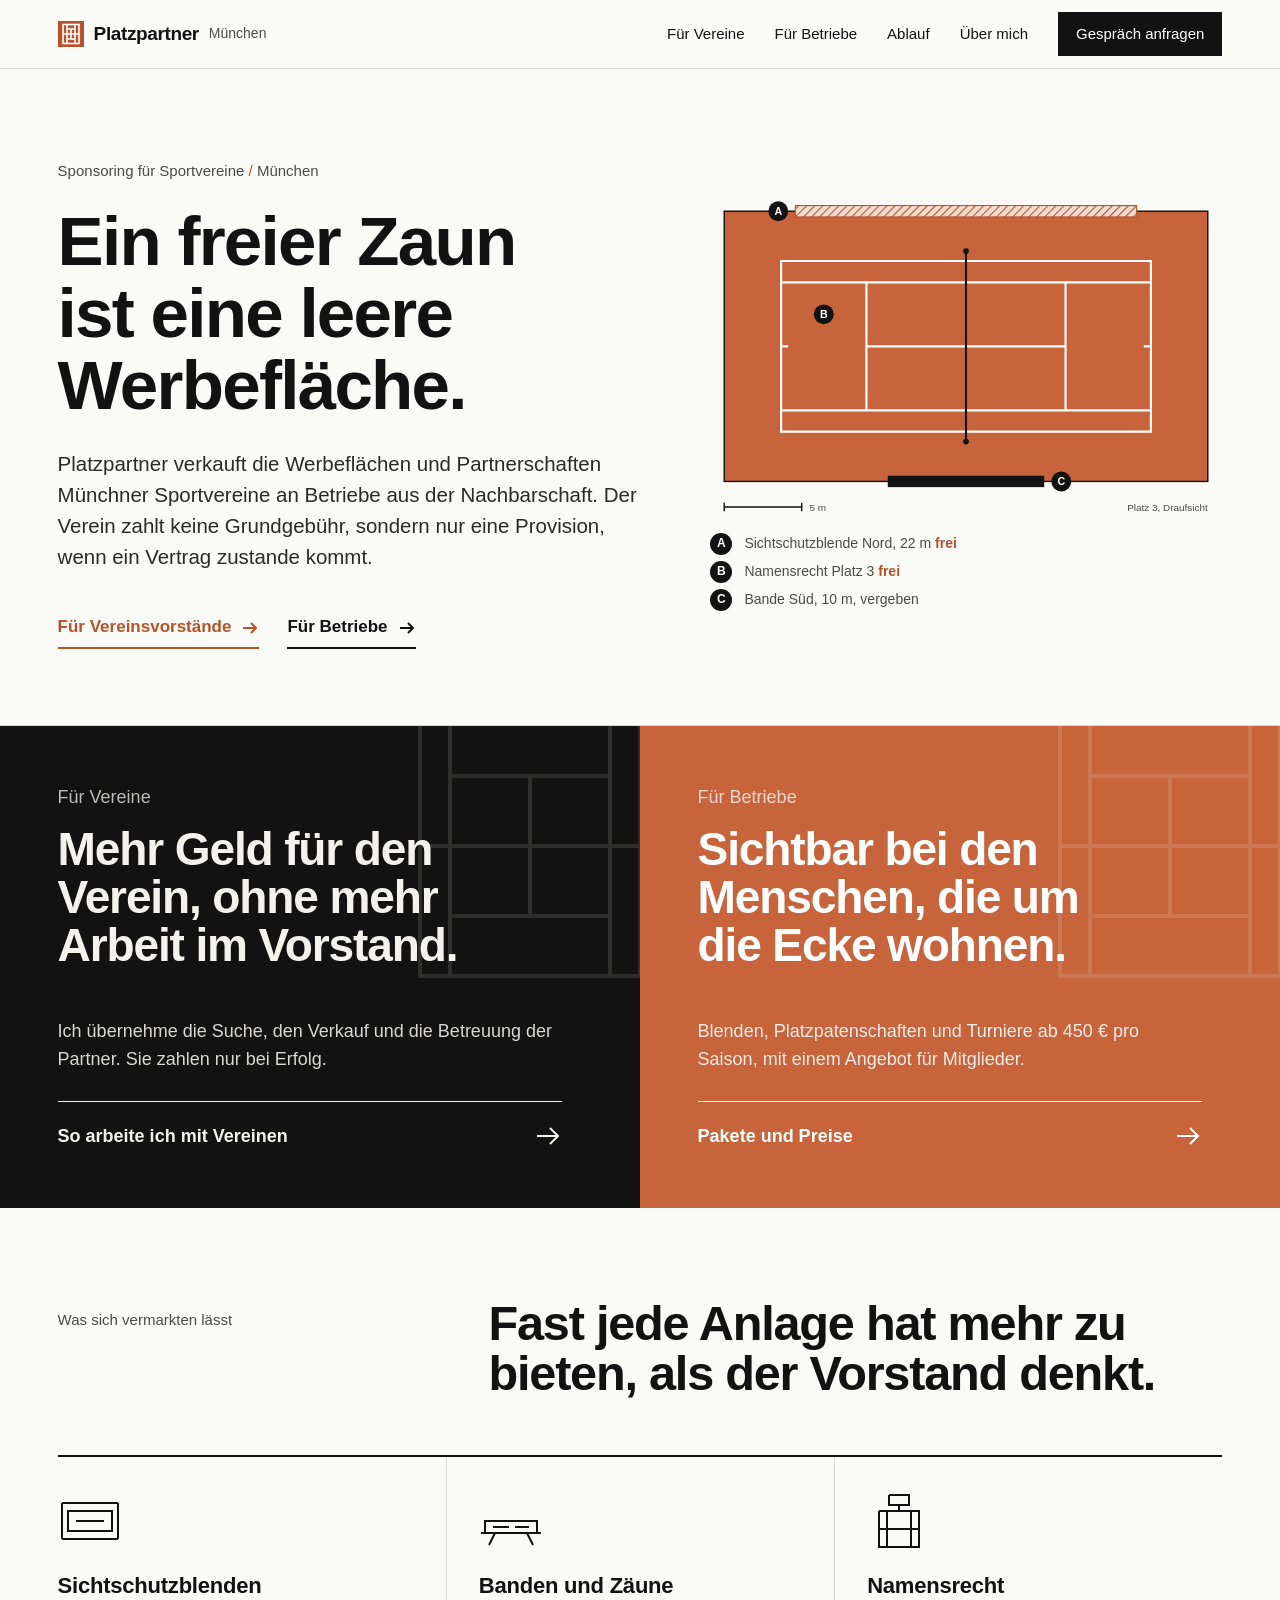
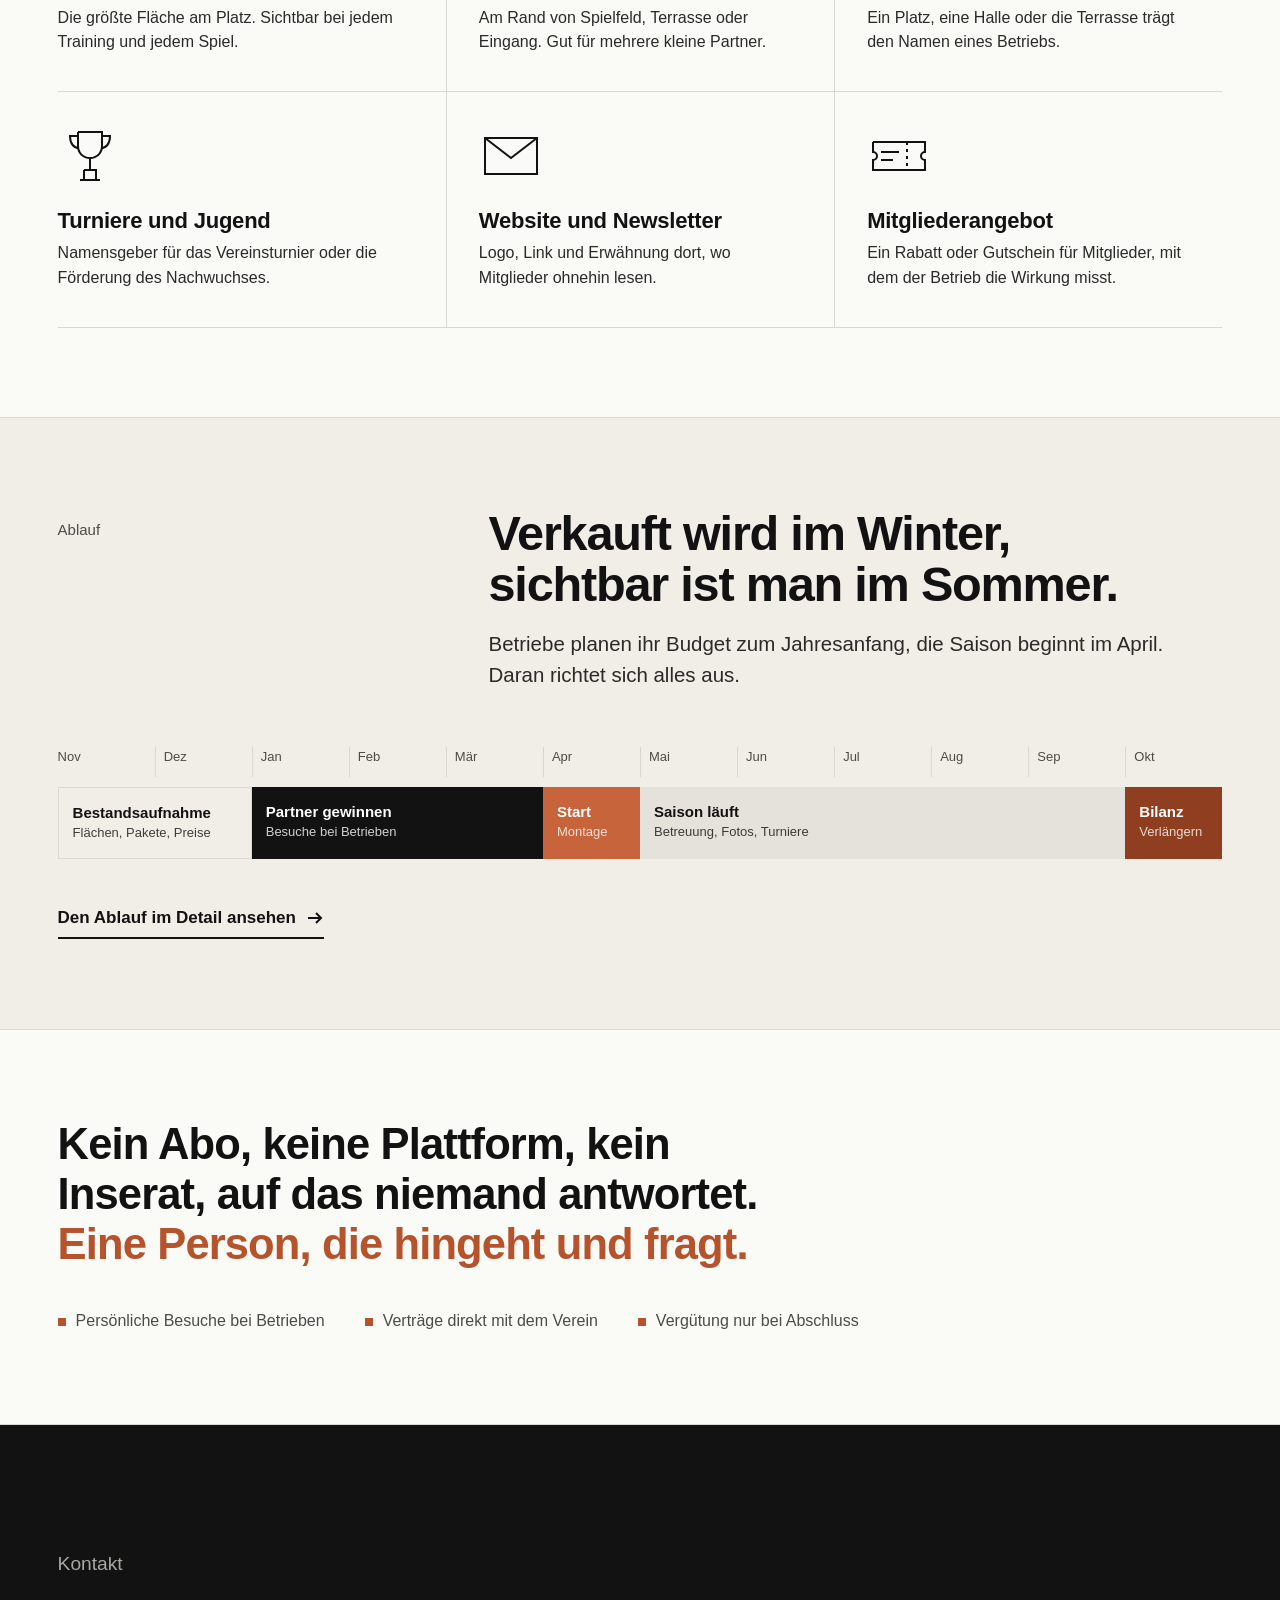
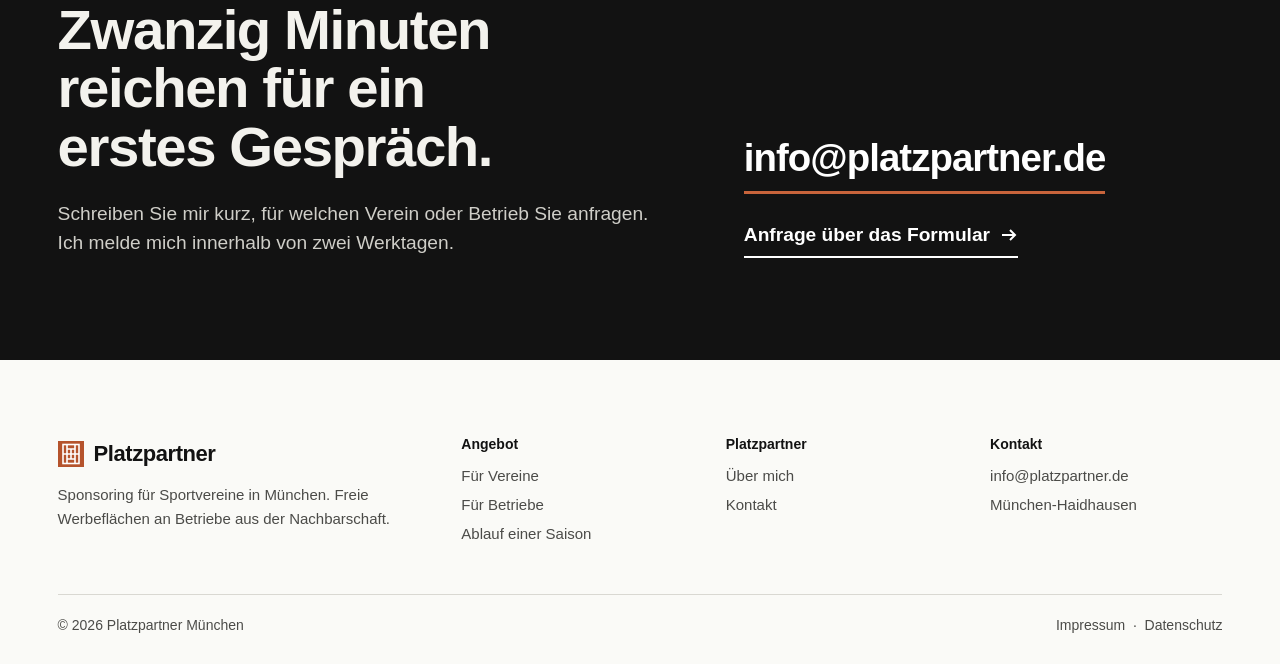
==== commit 544bf3ca: "Add files via upload" ====
--- a/index.html
+++ b/index.html
@@ -173,7 +173,7 @@
       <p>Schreiben Sie mir kurz, für welchen Verein oder Betrieb Sie anfragen. Ich melde mich innerhalb von zwei Werktagen.</p>
     </div>
     <div class="reveal" style="--d:.12s">
-      <a class="mail" href="mailto:mail@johnthyssen.com?subject=Anfrage%20Platzpartner">mail@johnthyssen.com</a>
+      <a class="mail" href="mailto:info@platzpartner.de?subject=Anfrage%20Platzpartner">info@platzpartner.de</a>
       <p style="margin-top:20px"><a class="arrow" href="kontakt.html" style="color:#fff">Anfrage über das Formular <svg viewBox="0 0 18 18" fill="none" stroke="currentColor" stroke-width="2" aria-hidden="true"><path d="M2 9h13M10 4l5 5-5 5"/></svg></a></p>
     </div>
   </div>
@@ -195,7 +195,7 @@
       </div>
       <div>
         <h3>Kontakt</h3>
-        <ul><li><a href="mailto:mail@johnthyssen.com">mail@johnthyssen.com</a></li><li>München-Haidhausen</li></ul>
+        <ul><li><a href="mailto:info@platzpartner.de">info@platzpartner.de</a></li><li>München-Haidhausen</li></ul>
       </div>
     </div>
     <div class="legal-row">
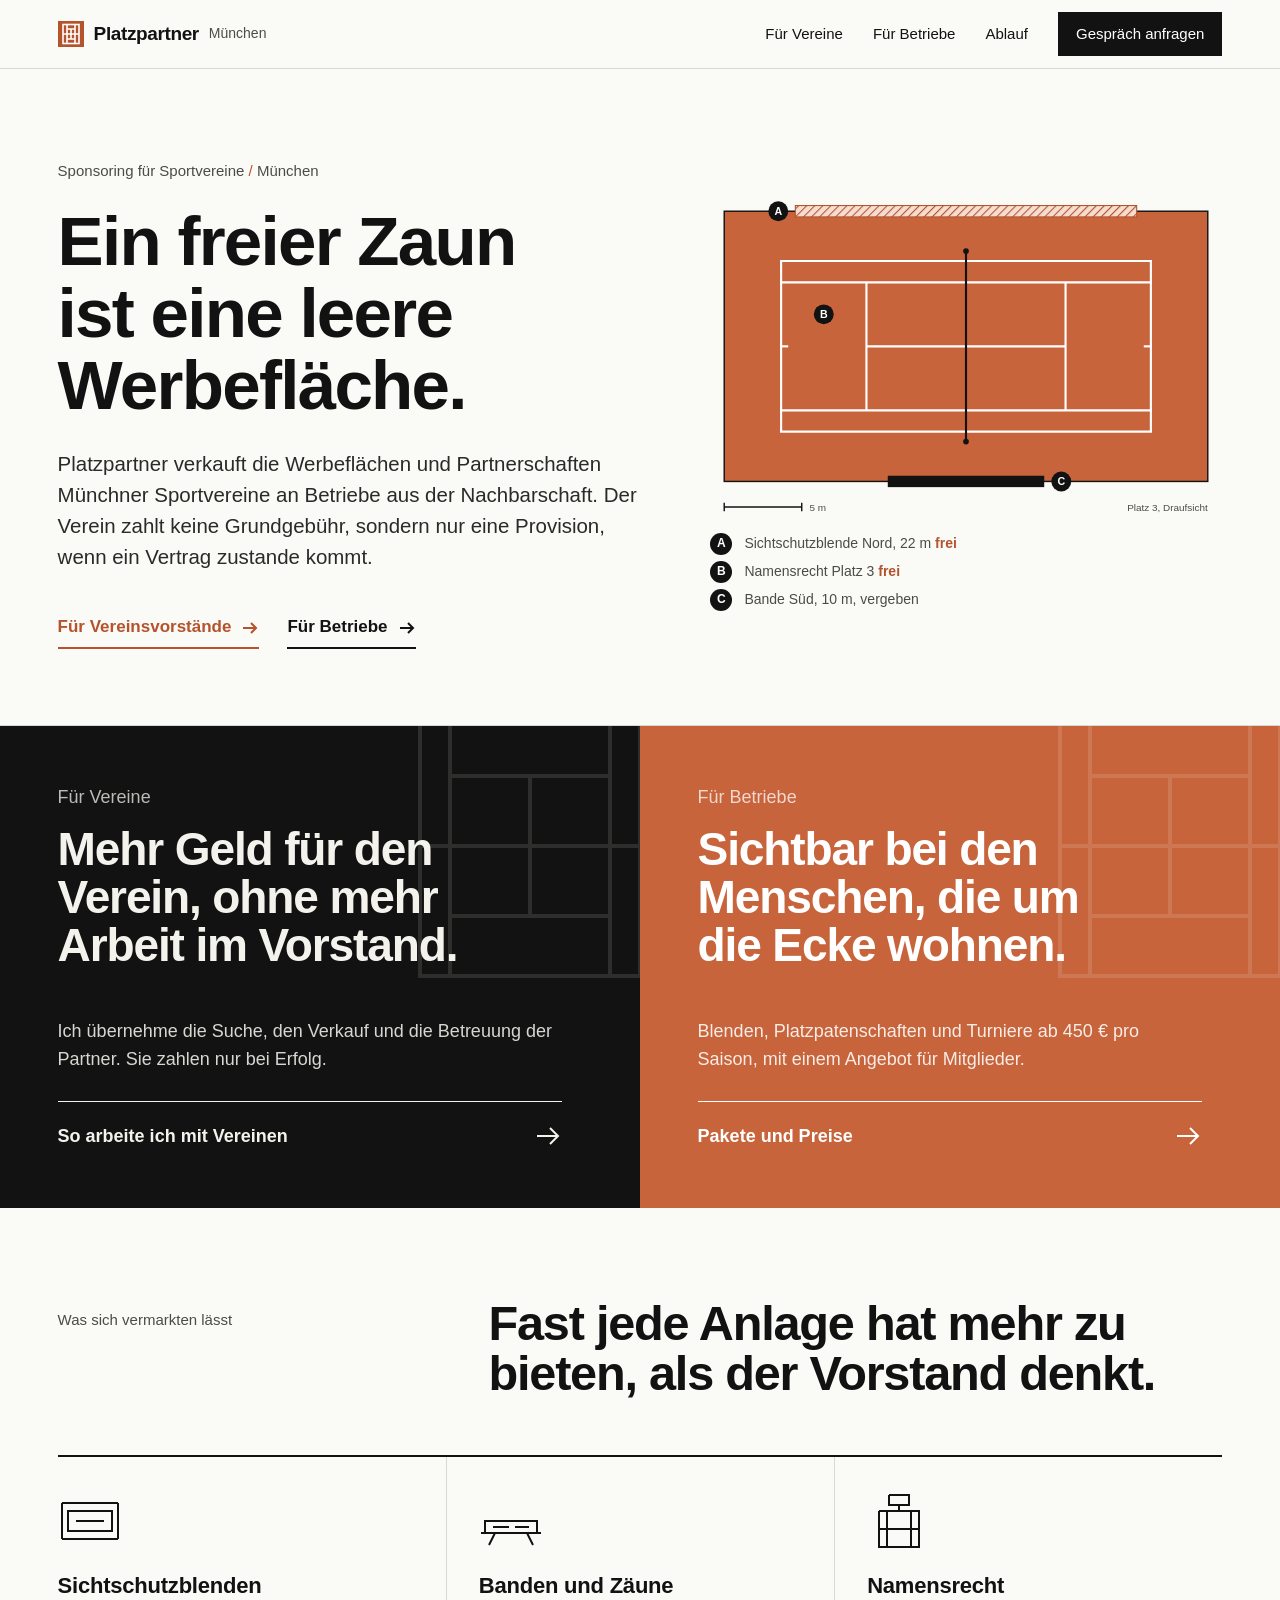
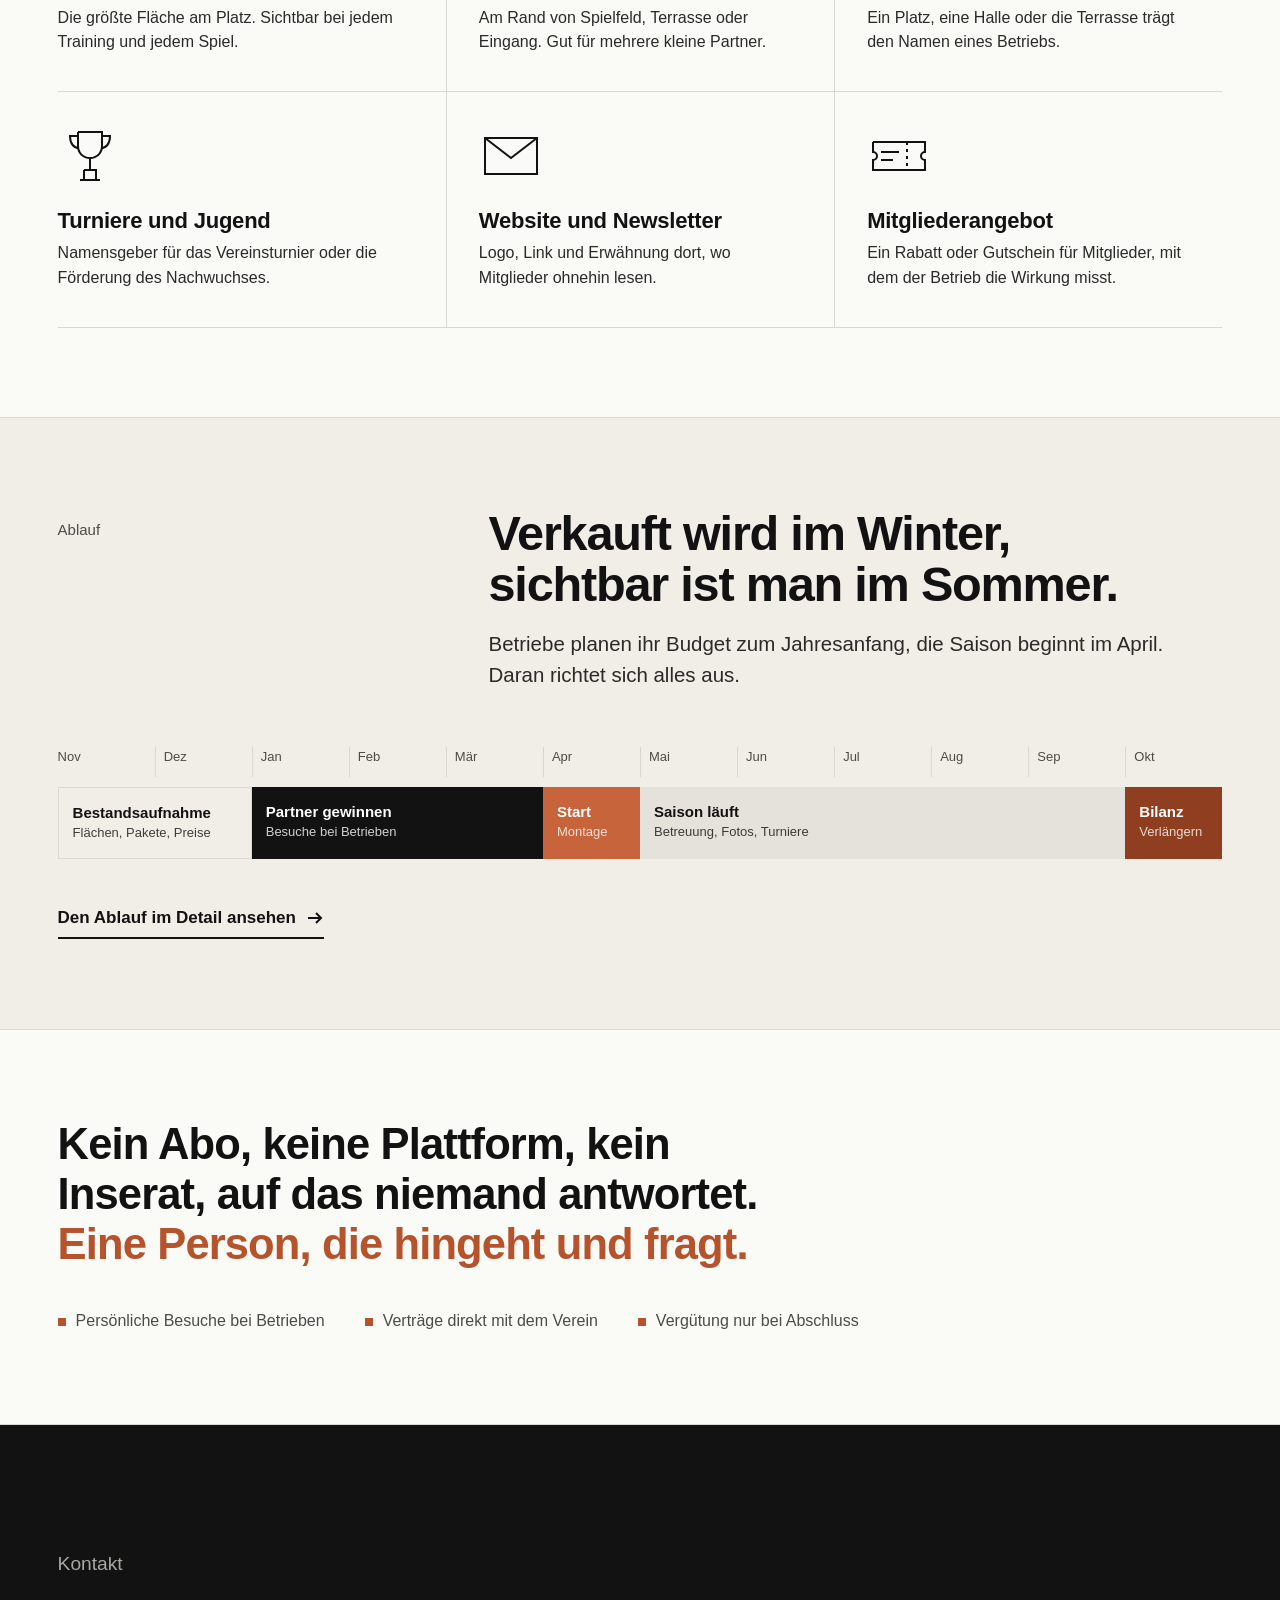
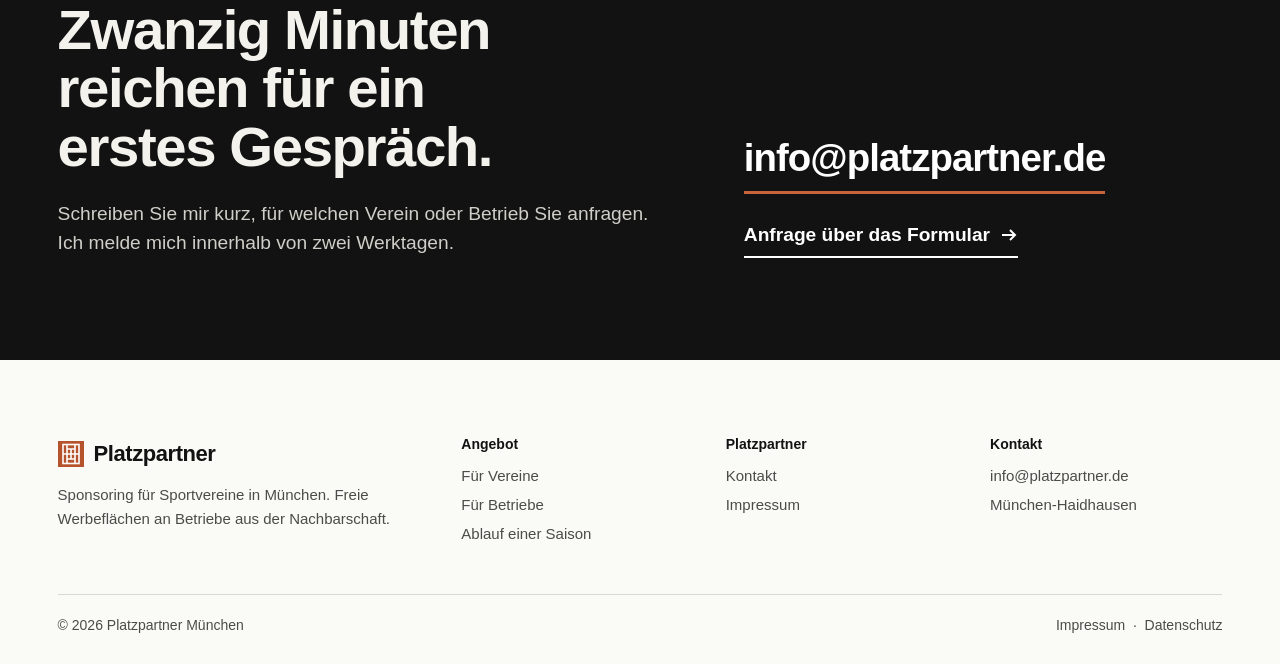
==== commit 6d69d51c: "Add files via upload" ====
--- a/index.html
+++ b/index.html
@@ -29,7 +29,6 @@
       <a href="vereine.html">Für Vereine</a>
       <a href="betriebe.html">Für Betriebe</a>
       <a href="ablauf.html">Ablauf</a>
-      <a href="ueber.html">Über mich</a>
       <a href="kontakt.html" class="cta">Gespräch anfragen</a>
     </nav>
   </div>
@@ -144,14 +143,14 @@
     <div class="yearbox">
   <div class="year" role="img" aria-label="Jahresablauf: November und Dezember Bestandsaufnahme, Januar bis März Partner gewinnen, April Saisonstart, Mai bis September Betreuung während der Saison, Oktober Rückblick und Verlängerung.">
     <div class="m">Nov</div><div class="m">Dez</div><div class="m">Jan</div><div class="m">Feb</div><div class="m">Mär</div><div class="m">Apr</div><div class="m">Mai</div><div class="m">Jun</div><div class="m">Jul</div><div class="m">Aug</div><div class="m">Sep</div><div class="m">Okt</div>
-    <div class="ph ph1" style="--d:0s">Bestandsaufnahme<small>Flächen, Pakete, Preise</small></div>
-    <div class="ph ph2" style="--d:.15s">Partner gewinnen<small>Besuche bei Betrieben</small></div>
-    <div class="ph ph3" style="--d:.3s">Start<small>Montage</small></div>
-    <div class="ph ph4" style="--d:.45s">Saison läuft<small>Betreuung, Fotos, Turniere</small></div>
-    <div class="ph ph5" style="--d:.6s">Bilanz<small>Verlängern</small></div>
+    <div class="ph ph1" style="--d:0s"><span class="when">November bis Dezember</span>Bestandsaufnahme<small>Flächen, Pakete, Preise</small></div>
+    <div class="ph ph2" style="--d:.15s"><span class="when">Januar bis März</span>Partner gewinnen<small>Besuche bei Betrieben</small></div>
+    <div class="ph ph3" style="--d:.3s"><span class="when">April</span>Start<small>Montage</small></div>
+    <div class="ph ph4" style="--d:.45s"><span class="when">Mai bis September</span>Saison läuft<small>Betreuung, Fotos, Turniere</small></div>
+    <div class="ph ph5" style="--d:.6s"><span class="when">Oktober</span>Bilanz<small>Verlängern</small></div>
   </div>
 </div>
-<p class="scroll-hint">Zum Weiterlesen seitlich wischen.</p>
+
     <p class="reveal" style="margin-top:32px"><a class="arrow" href="ablauf.html">Den Ablauf im Detail ansehen <svg viewBox="0 0 18 18" fill="none" stroke="currentColor" stroke-width="2" aria-hidden="true"><path d="M2 9h13M10 4l5 5-5 5"/></svg></a></p>
   </div>
 </section>
@@ -191,7 +190,7 @@
       </div>
       <div>
         <h3>Platzpartner</h3>
-        <ul><li><a href="ueber.html">Über mich</a></li><li><a href="kontakt.html">Kontakt</a></li></ul>
+        <ul><li><a href="kontakt.html">Kontakt</a></li><li><a href="impressum.html">Impressum</a></li></ul>
       </div>
       <div>
         <h3>Kontakt</h3>
--- a/style.css
+++ b/style.css
@@ -139,8 +139,15 @@
 html.js .year .ph{transform:scaleX(0);transition:transform .9s var(--ease);transition-delay:var(--d,0s)}
 html.js .year.in .ph{transform:none}
 @media (prefers-reduced-motion:reduce){html.js .year .ph{transform:none;transition:none}}
-.scroll-hint{display:none;font-size:13px;color:var(--ink-2);margin-top:10px}
-@media (max-width:820px){.scroll-hint{display:block}}
+.year .when{display:none}
+@media (max-width:820px){
+  .yearbox{overflow:visible;margin:0;padding:0}
+  .year{min-width:0;grid-template-columns:1fr;row-gap:8px}
+  .year .m{display:none}
+  .year .ph{grid-column:1 / -1;padding:18px 20px;font-size:18px;transform-origin:left center}
+  .year .ph small{font-size:15px;margin-top:4px}
+  .year .when{display:block;font-size:13px;font-weight:700;letter-spacing:.02em;opacity:.75;margin-bottom:6px}
+}
 
 /* Datenblatt */
 .sheet{width:100%;border-collapse:collapse;font-size:17px}
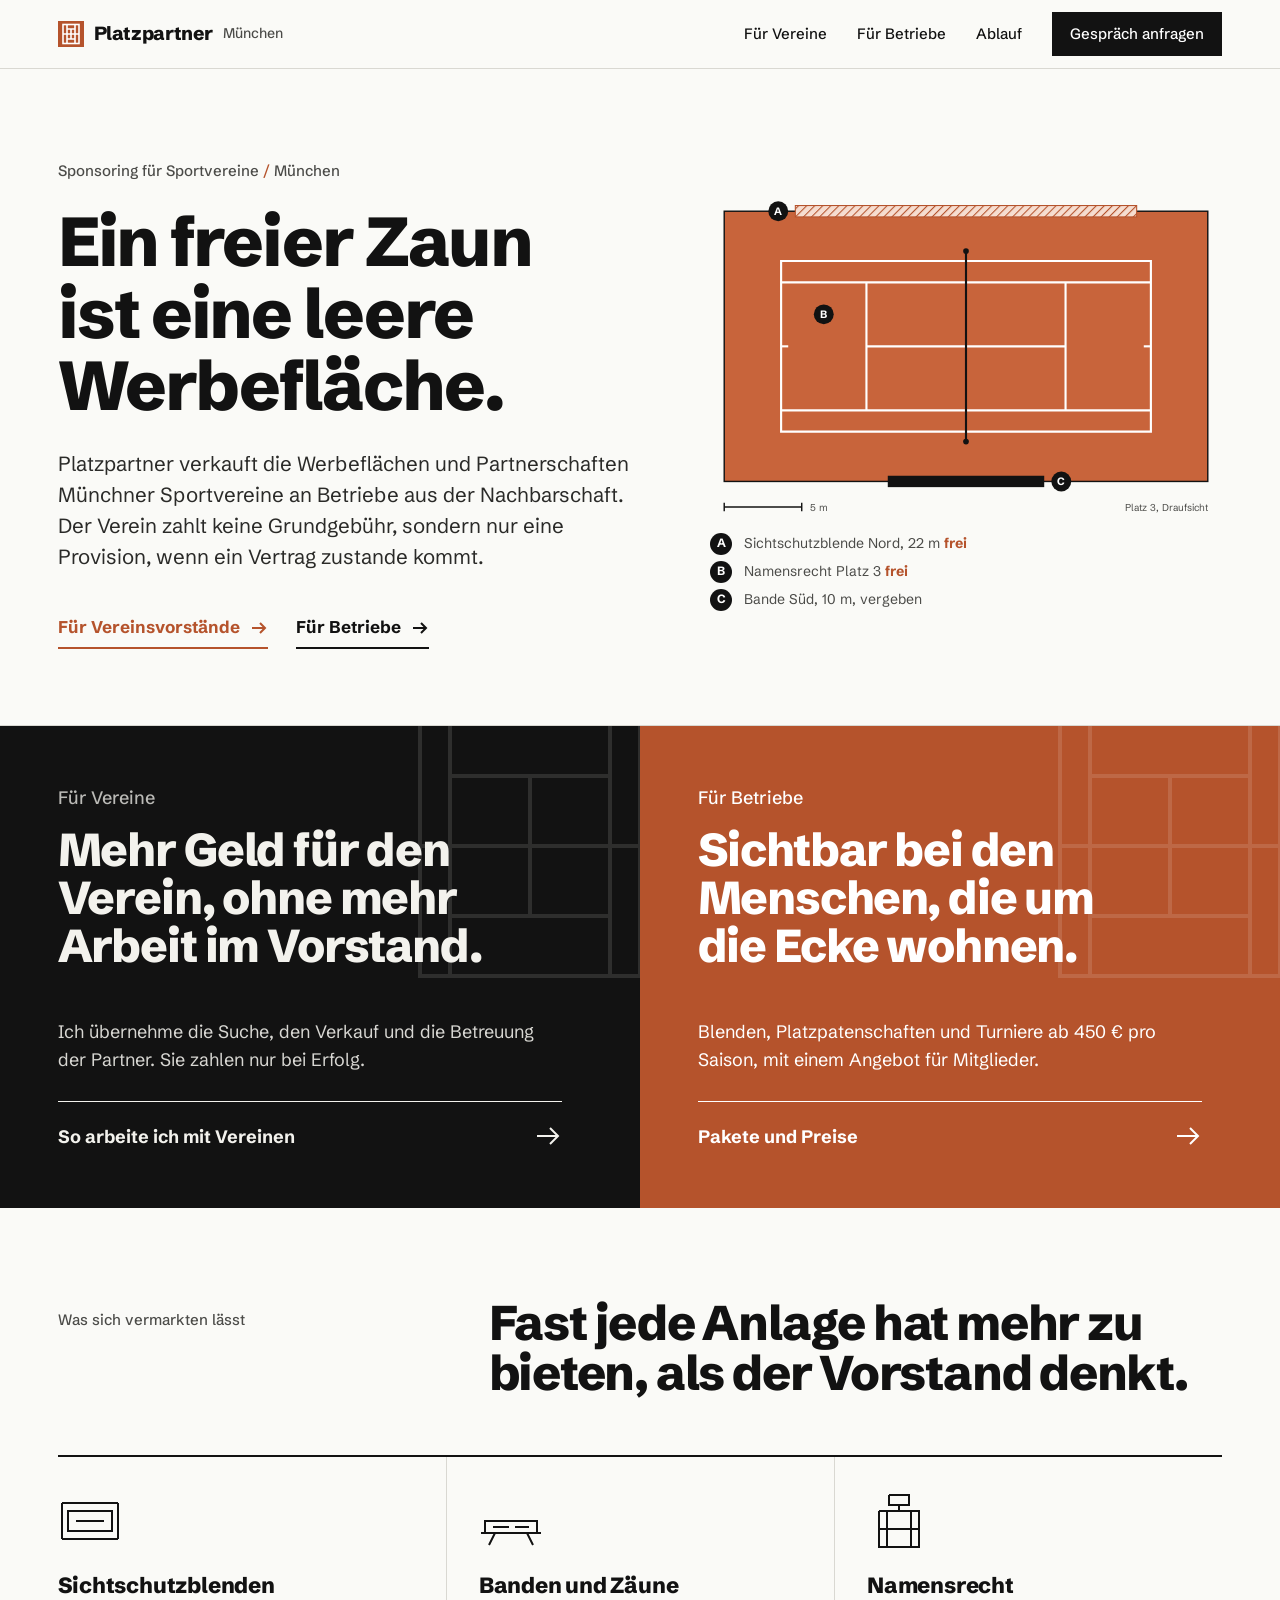
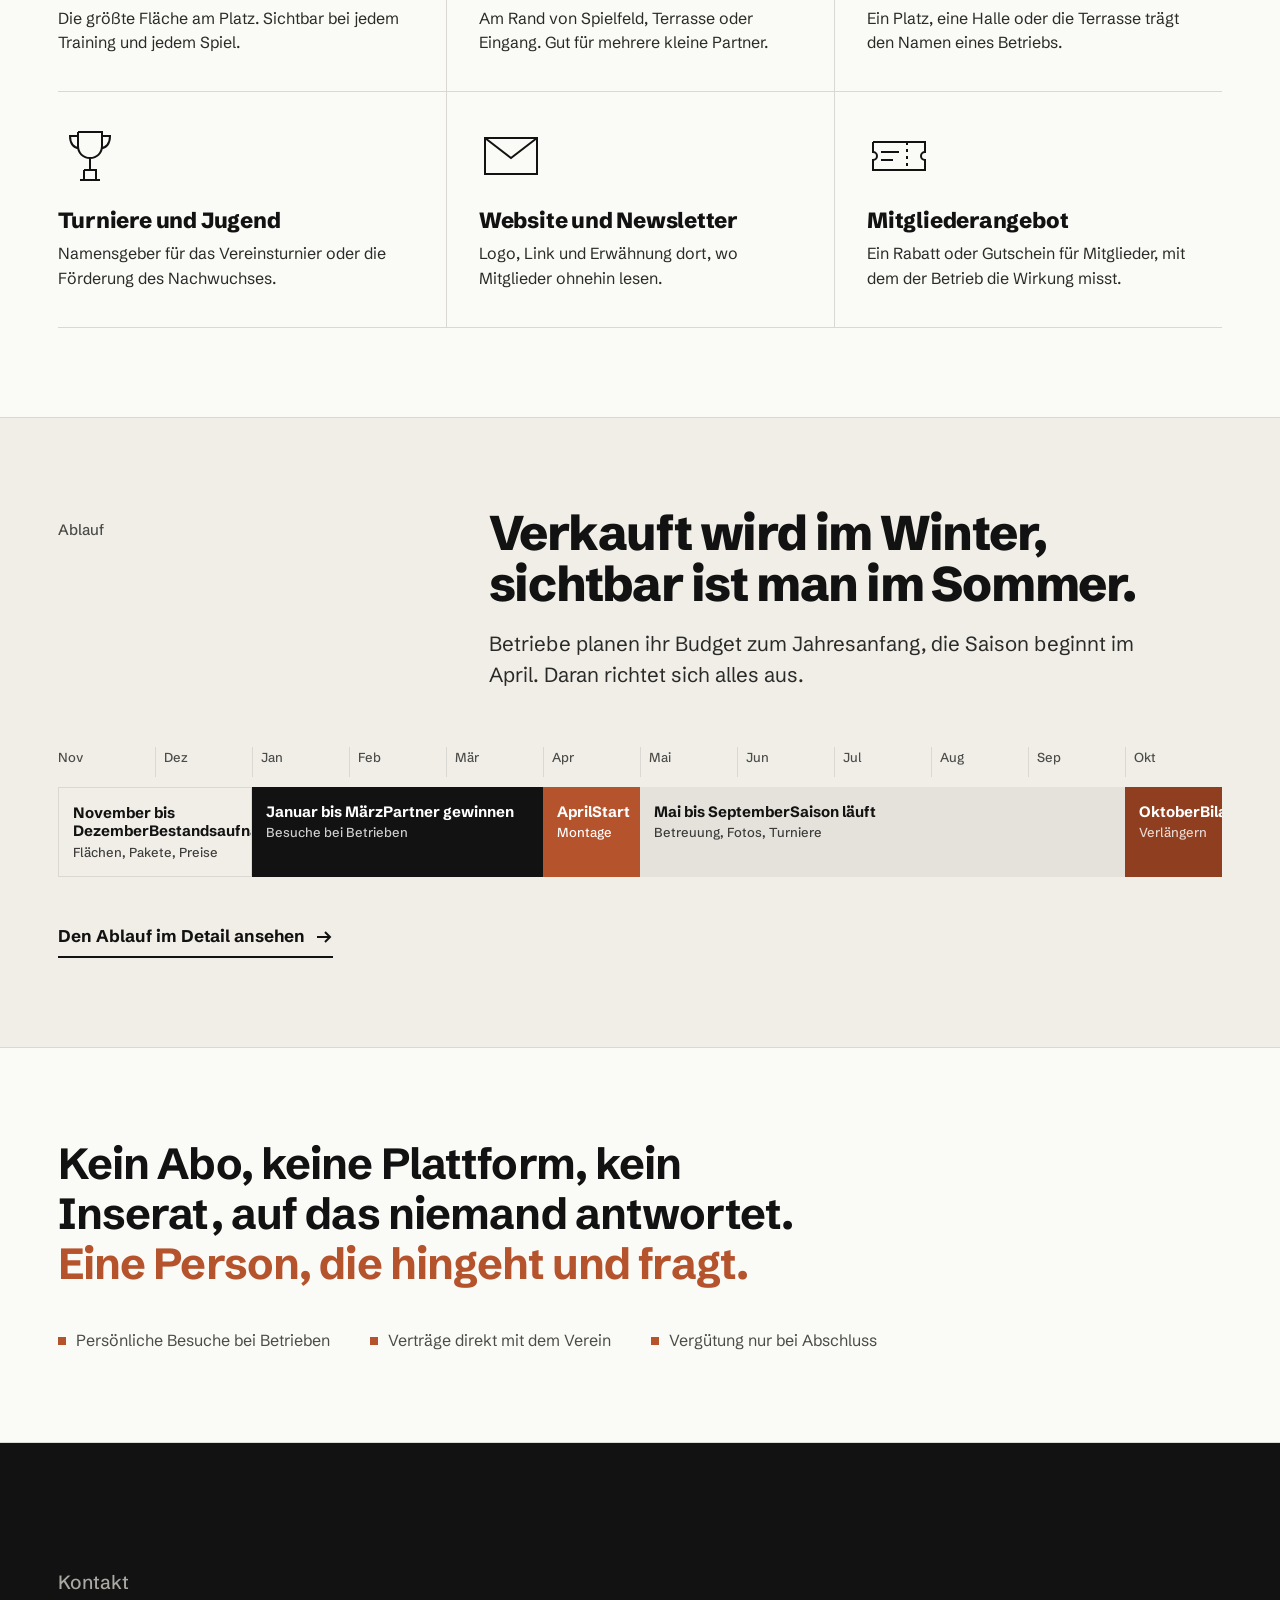
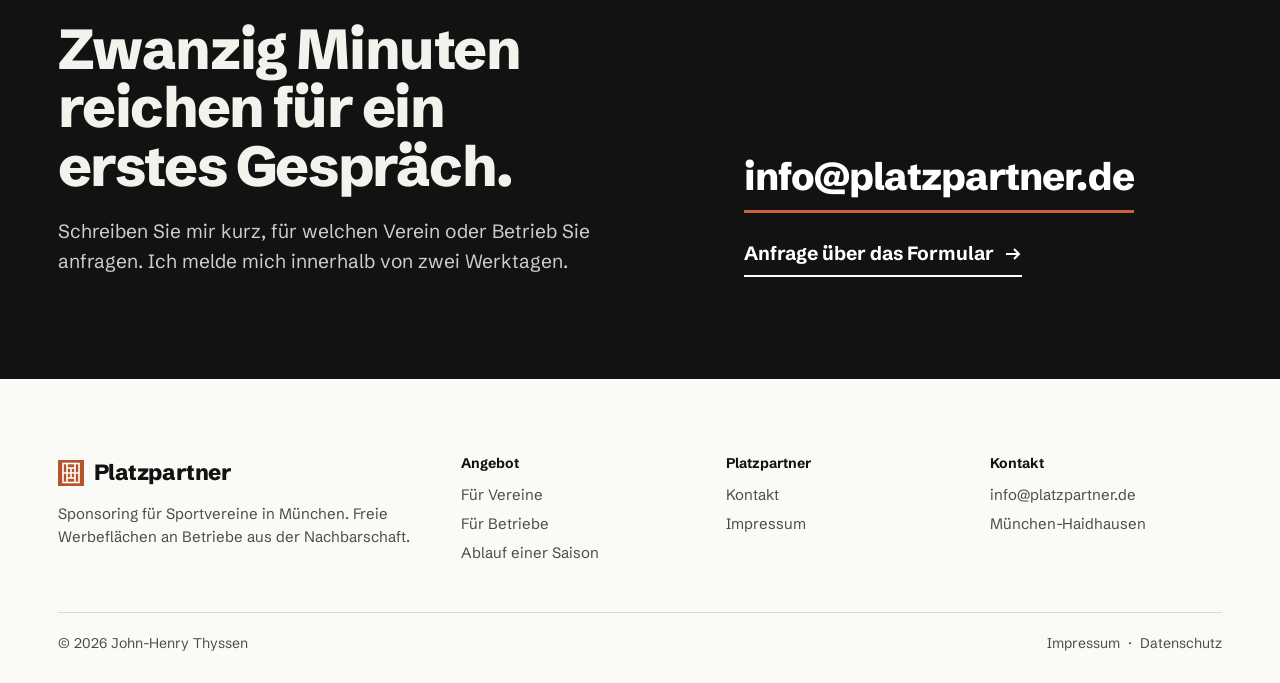
==== commit eab9fddd: "Add files via upload" ====
--- a/index.html
+++ b/index.html
@@ -198,7 +198,7 @@
       </div>
     </div>
     <div class="legal-row">
-      <p>© 2026 Platzpartner München</p>
+      <p>© 2026 John-Henry Thyssen</p>
       <p><a href="impressum.html">Impressum</a> &nbsp;·&nbsp; <a href="datenschutz.html">Datenschutz</a></p>
     </div>
   </div>
--- a/style.css
+++ b/style.css
@@ -94,10 +94,12 @@
 .doors{display:grid;grid-template-columns:1fr 1fr}
 .door{position:relative;display:flex;flex-direction:column;justify-content:space-between;gap:48px;min-height:clamp(320px,34vw,440px);padding:clamp(32px,4.5vw,64px);text-decoration:none;overflow:hidden}
 .door.dark{background:var(--ink);color:#f3f2ed}
-.door.clay{background:var(--court);color:#fff}
+/* Kontrast: Weiß auf #b5532c = 4,95:1 (WCAG AA). Auf #c8643b wären es nur 3,9:1. */
+.door.clay{background:var(--clay);color:#fff}
 .door .kicker{color:inherit;opacity:.75}
 .door h2{font-size:clamp(32px,3.6vw,52px);max-width:11em;margin-top:14px}
 .door p{max-width:28em;font-size:18px;opacity:.88}
+.door.clay .kicker,.door.clay p{opacity:1}
 .door .go{display:flex;align-items:center;justify-content:space-between;gap:16px;border-top:1px solid currentColor;padding-top:20px;font-weight:700}
 .door .go svg{width:28px;height:28px;transition:transform .3s var(--ease)}
 .door .bg{position:absolute;right:-40px;top:-30px;width:300px;opacity:.12;pointer-events:none}
@@ -133,21 +135,15 @@
 .year .ph small{display:block;font-weight:500;font-size:13px;opacity:.8;margin-top:3px}
 .ph1{grid-column:1 / span 2;background:var(--paper-2);border:1px solid var(--line)}
 .ph2{grid-column:3 / span 3;background:var(--ink);color:#fff}
-.ph3{grid-column:6 / span 1;background:var(--court);color:#fff}
+.ph3{grid-column:6 / span 1;background:var(--clay);color:#fff}
+.year .ph3 small{opacity:1}
 .ph4{grid-column:7 / span 5;background:#e4e2da}
 .ph5{grid-column:12 / span 1;background:var(--clay-dark);color:#fff}
 html.js .year .ph{transform:scaleX(0);transition:transform .9s var(--ease);transition-delay:var(--d,0s)}
 html.js .year.in .ph{transform:none}
 @media (prefers-reduced-motion:reduce){html.js .year .ph{transform:none;transition:none}}
-.year .when{display:none}
-@media (max-width:820px){
-  .yearbox{overflow:visible;margin:0;padding:0}
-  .year{min-width:0;grid-template-columns:1fr;row-gap:8px}
-  .year .m{display:none}
-  .year .ph{grid-column:1 / -1;padding:18px 20px;font-size:18px;transform-origin:left center}
-  .year .ph small{font-size:15px;margin-top:4px}
-  .year .when{display:block;font-size:13px;font-weight:700;letter-spacing:.02em;opacity:.75;margin-bottom:6px}
-}
+.scroll-hint{display:none;font-size:13px;color:var(--ink-2);margin-top:10px}
+@media (max-width:820px){.scroll-hint{display:block}}
 
 /* Datenblatt */
 .sheet{width:100%;border-collapse:collapse;font-size:17px}
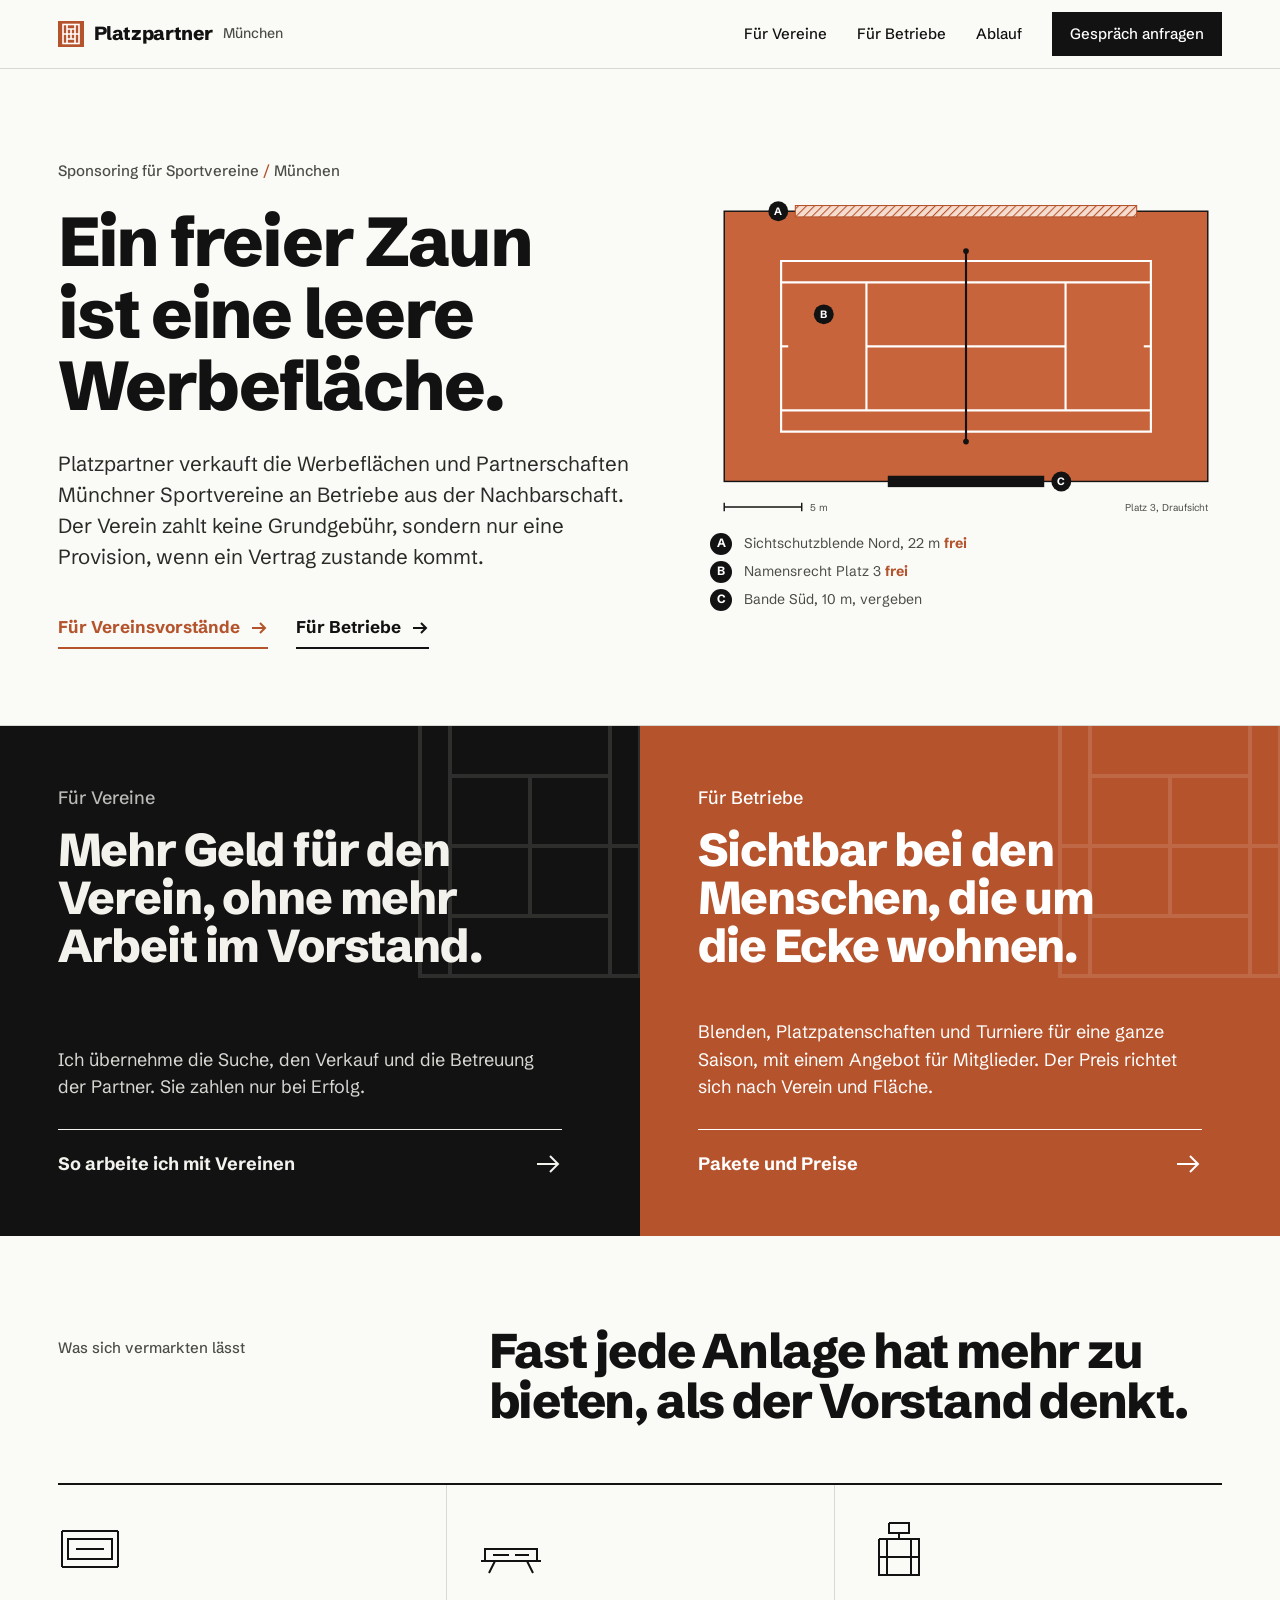
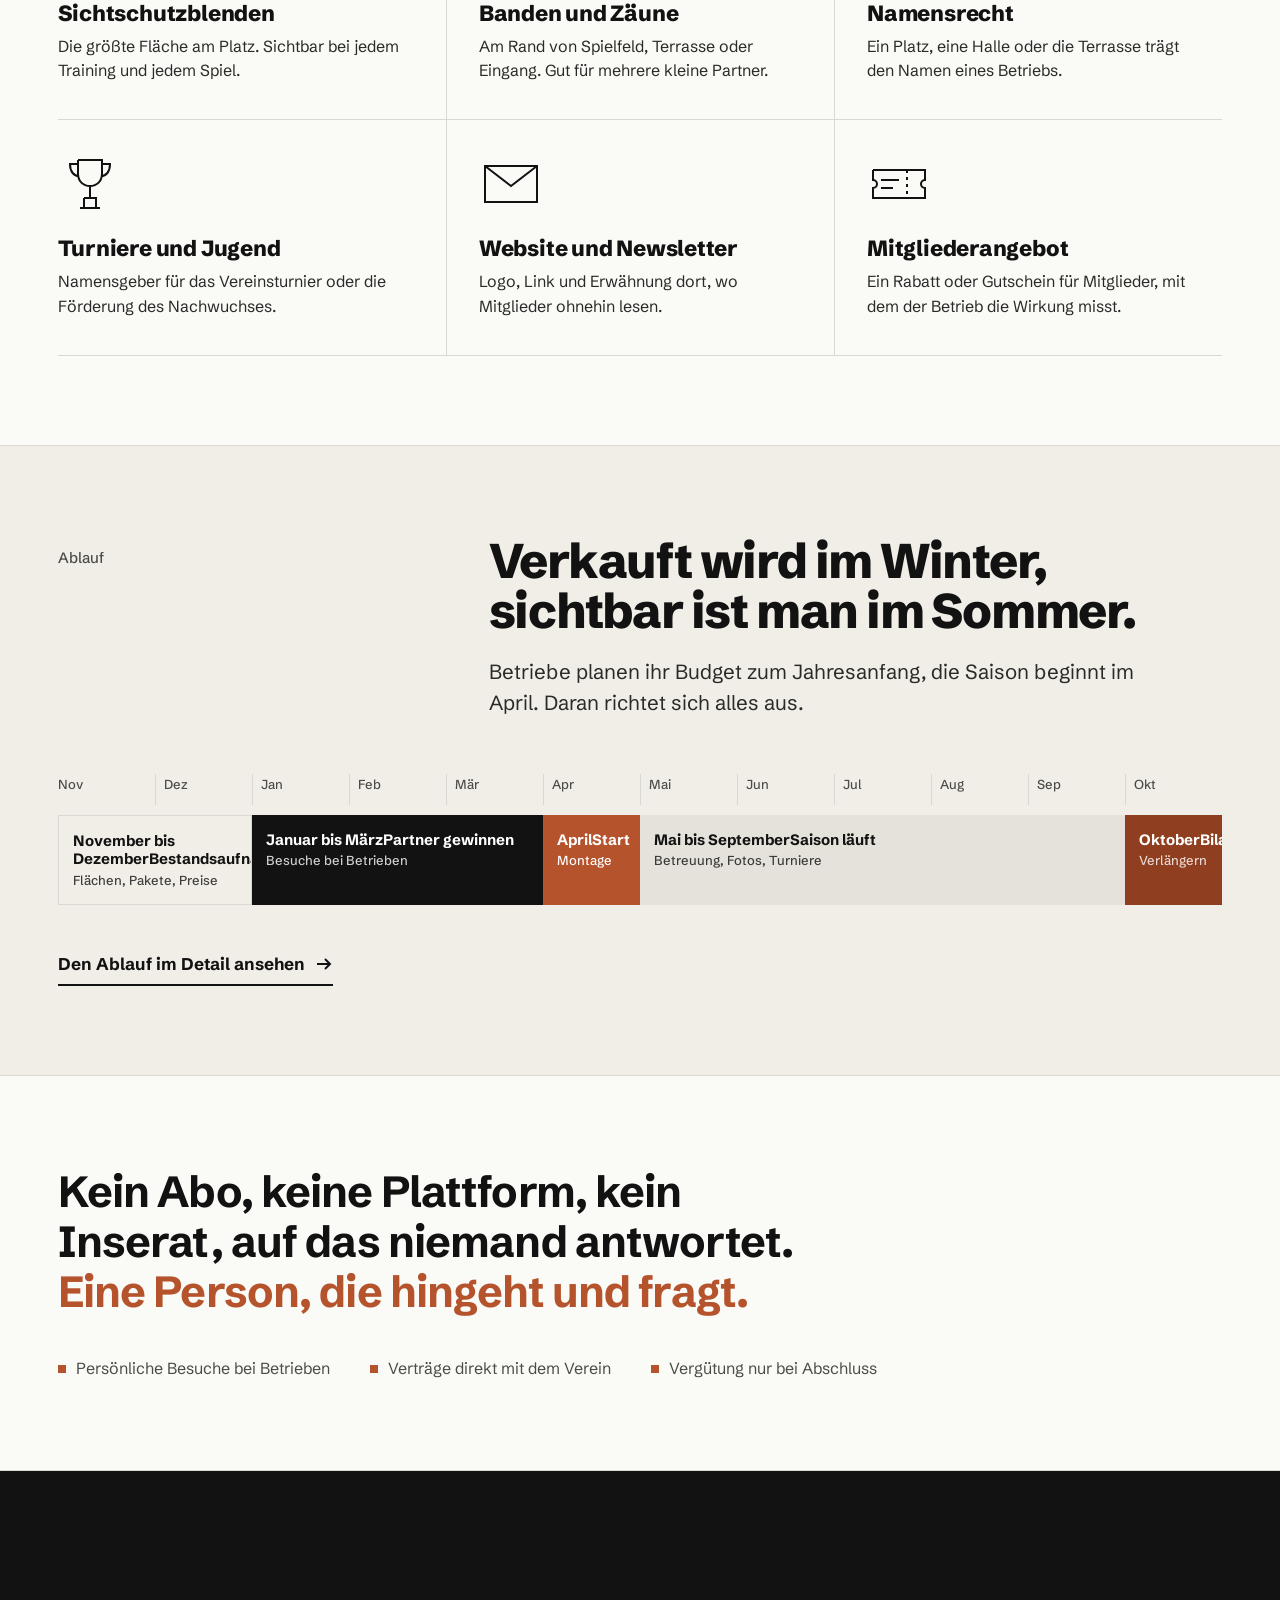
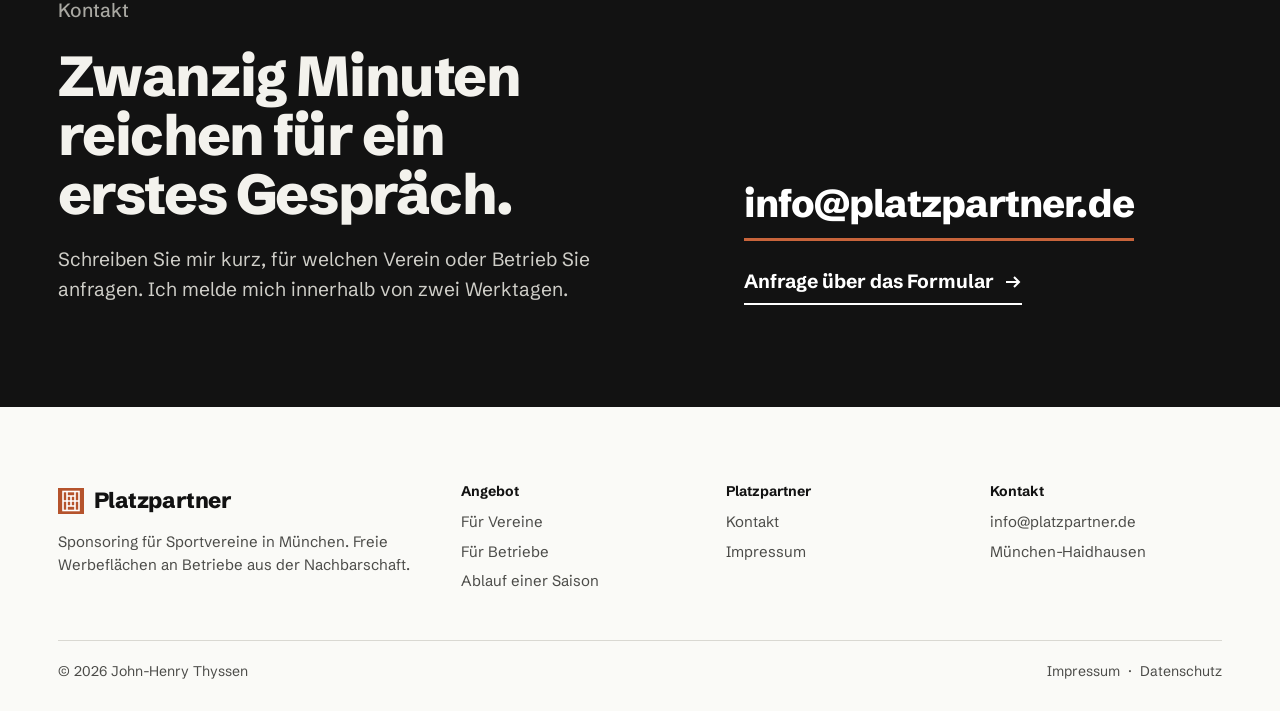
==== commit beb460fe: "Add files via upload" ====
--- a/index.html
+++ b/index.html
@@ -108,7 +108,7 @@
       <h2>Sichtbar bei den Menschen, die um die Ecke wohnen.</h2>
     </div>
     <div class="reveal" style="--d:.18s">
-      <p>Blenden, Platzpatenschaften und Turniere ab 450 € pro Saison, mit einem Angebot für Mitglieder.</p>
+      <p>Blenden, Platzpatenschaften und Turniere für eine ganze Saison, mit einem Angebot für Mitglieder. Der Preis richtet sich nach Verein und Fläche.</p>
       <p class="go" style="margin-top:28px;opacity:1">Pakete und Preise <svg viewBox="0 0 28 28" fill="none" stroke="currentColor" stroke-width="2" aria-hidden="true"><path d="M3 14h21M16 6l8 8-8 8"/></svg></p>
     </div>
   </a>
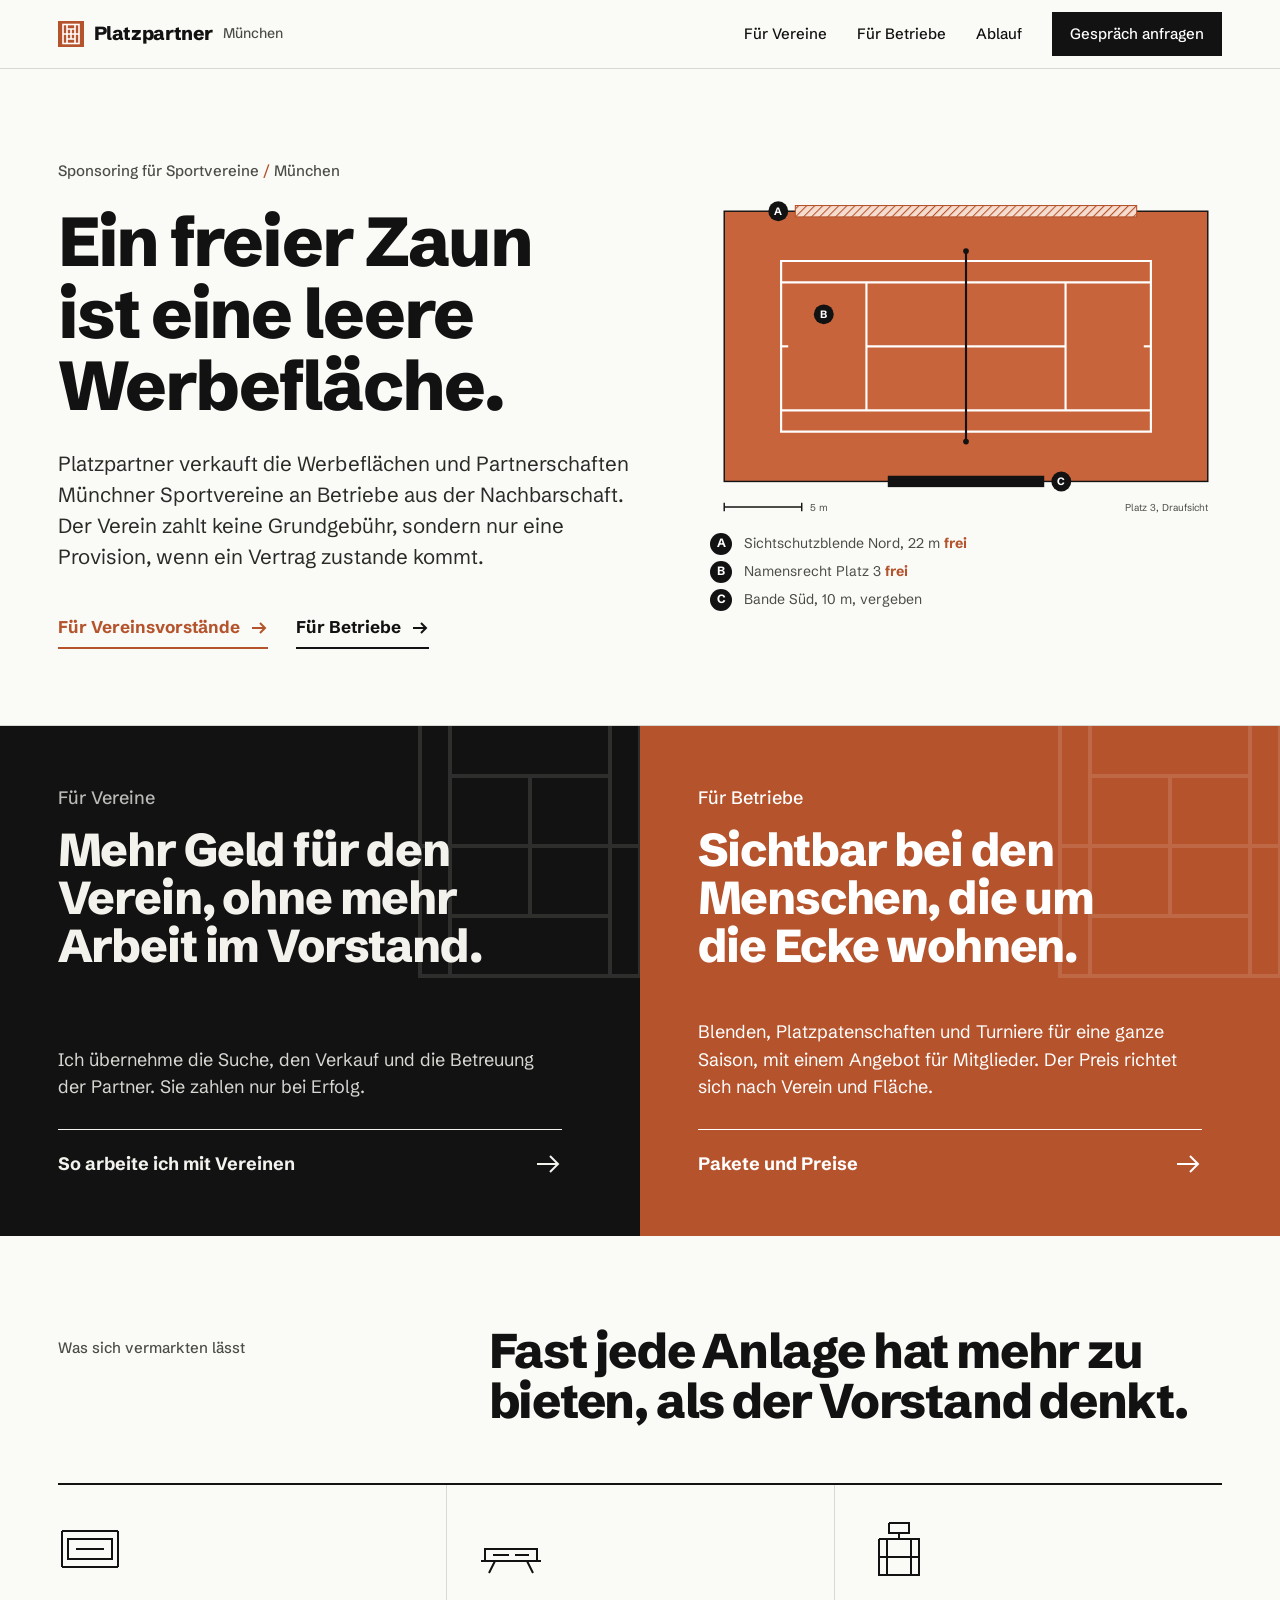
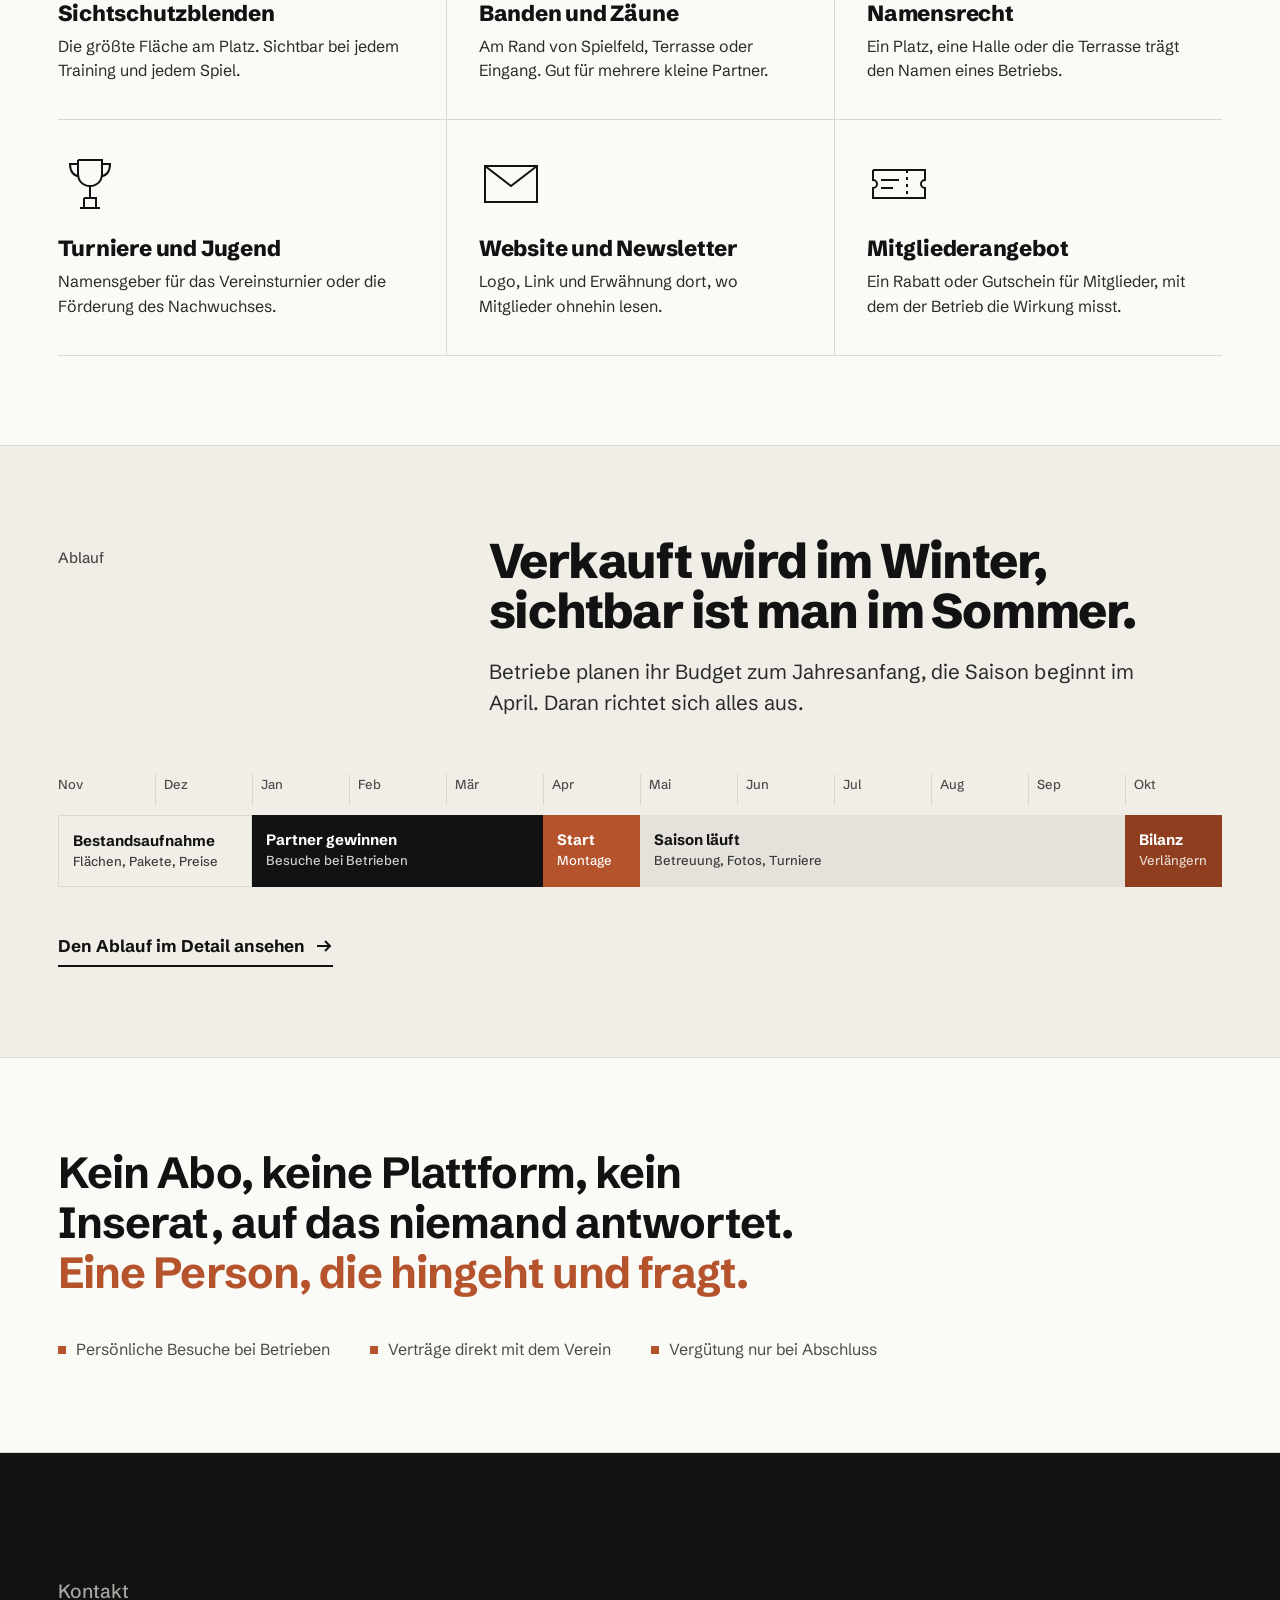
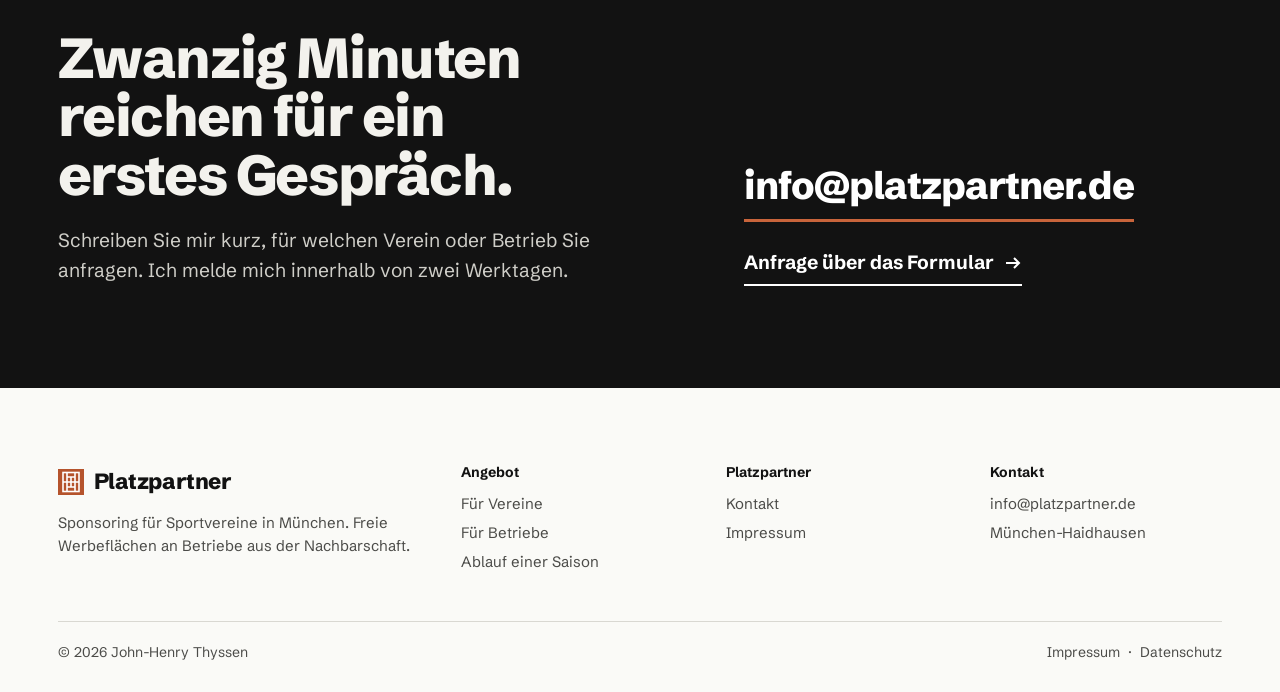
==== commit c0c03b46: "Add files via upload" ====
--- a/index.html
+++ b/index.html
@@ -16,7 +16,7 @@
 <link rel="apple-touch-icon" href="apple-touch-icon.png">
 <link rel="preload" href="fonts/schibsted-grotesk-800.woff2" as="font" type="font/woff2" crossorigin>
 <link rel="preload" href="fonts/schibsted-grotesk-400.woff2" as="font" type="font/woff2" crossorigin>
-<link rel="stylesheet" href="style.css">
+<link rel="stylesheet" href="style.css?v=3">
 <script>document.documentElement.classList.add('js')</script>
 </head>
 <body>
@@ -203,6 +203,6 @@
     </div>
   </div>
 </footer>
-<script src="main.js" defer></script>
+<script src="main.js?v=3" defer></script>
 </body>
 </html>
--- a/style.css
+++ b/style.css
@@ -142,8 +142,18 @@
 html.js .year .ph{transform:scaleX(0);transition:transform .9s var(--ease);transition-delay:var(--d,0s)}
 html.js .year.in .ph{transform:none}
 @media (prefers-reduced-motion:reduce){html.js .year .ph{transform:none;transition:none}}
-.scroll-hint{display:none;font-size:13px;color:var(--ink-2);margin-top:10px}
-@media (max-width:820px){.scroll-hint{display:block}}
+.year .when{display:none}
+.scroll-hint{display:none}
+/* iPhone und iPad hochkant: Phasen untereinander, nichts seitlich wischen */
+@media (max-width:820px){
+  .yearbox{overflow:visible;margin:0;padding:0}
+  .year{min-width:0;grid-template-columns:1fr;row-gap:8px}
+  .year .m{display:none}
+  .year .ph{grid-column:1;padding:18px 18px 20px;font-size:19px}
+  .year .ph small{font-size:15px;margin-top:4px}
+  .year .when{display:block;font-size:13px;font-weight:500;letter-spacing:.01em;opacity:.75;margin-bottom:6px}
+  .year .ph3 .when{opacity:1}
+}
 
 /* Datenblatt */
 .sheet{width:100%;border-collapse:collapse;font-size:17px}
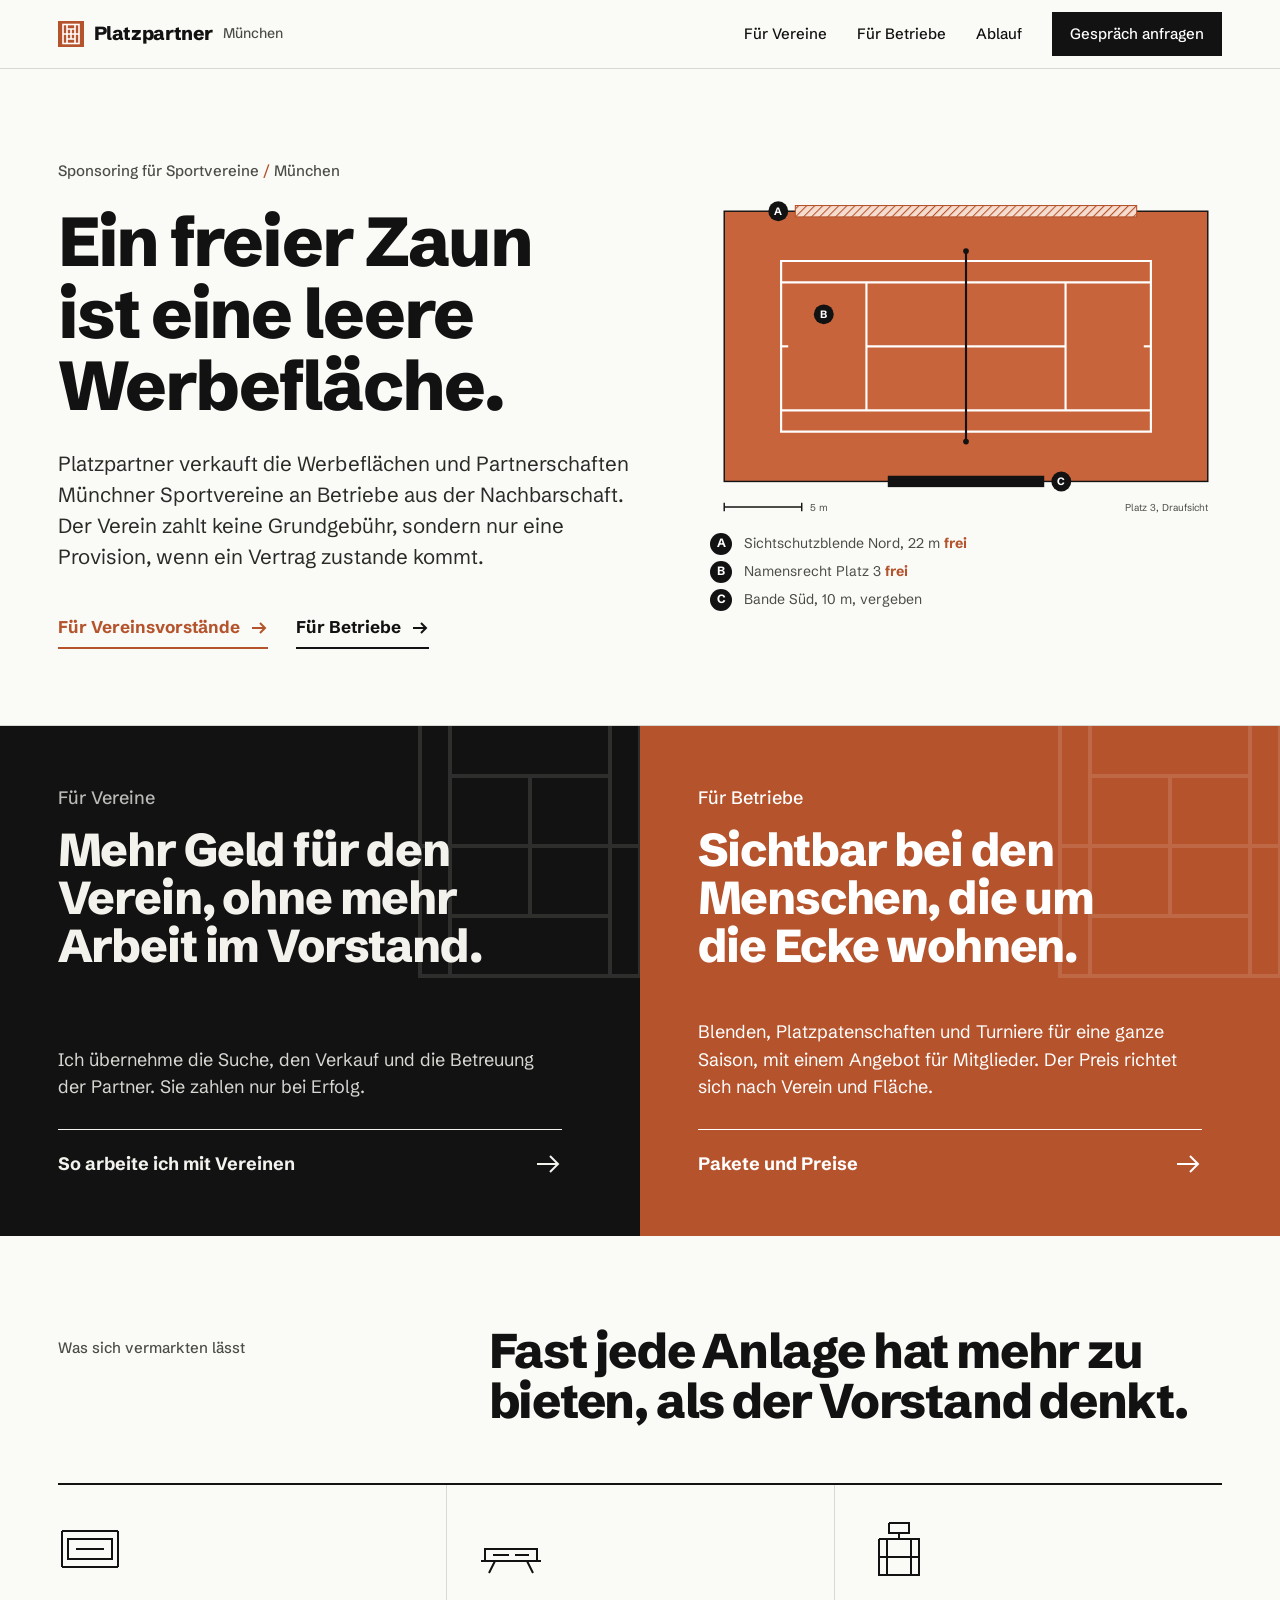
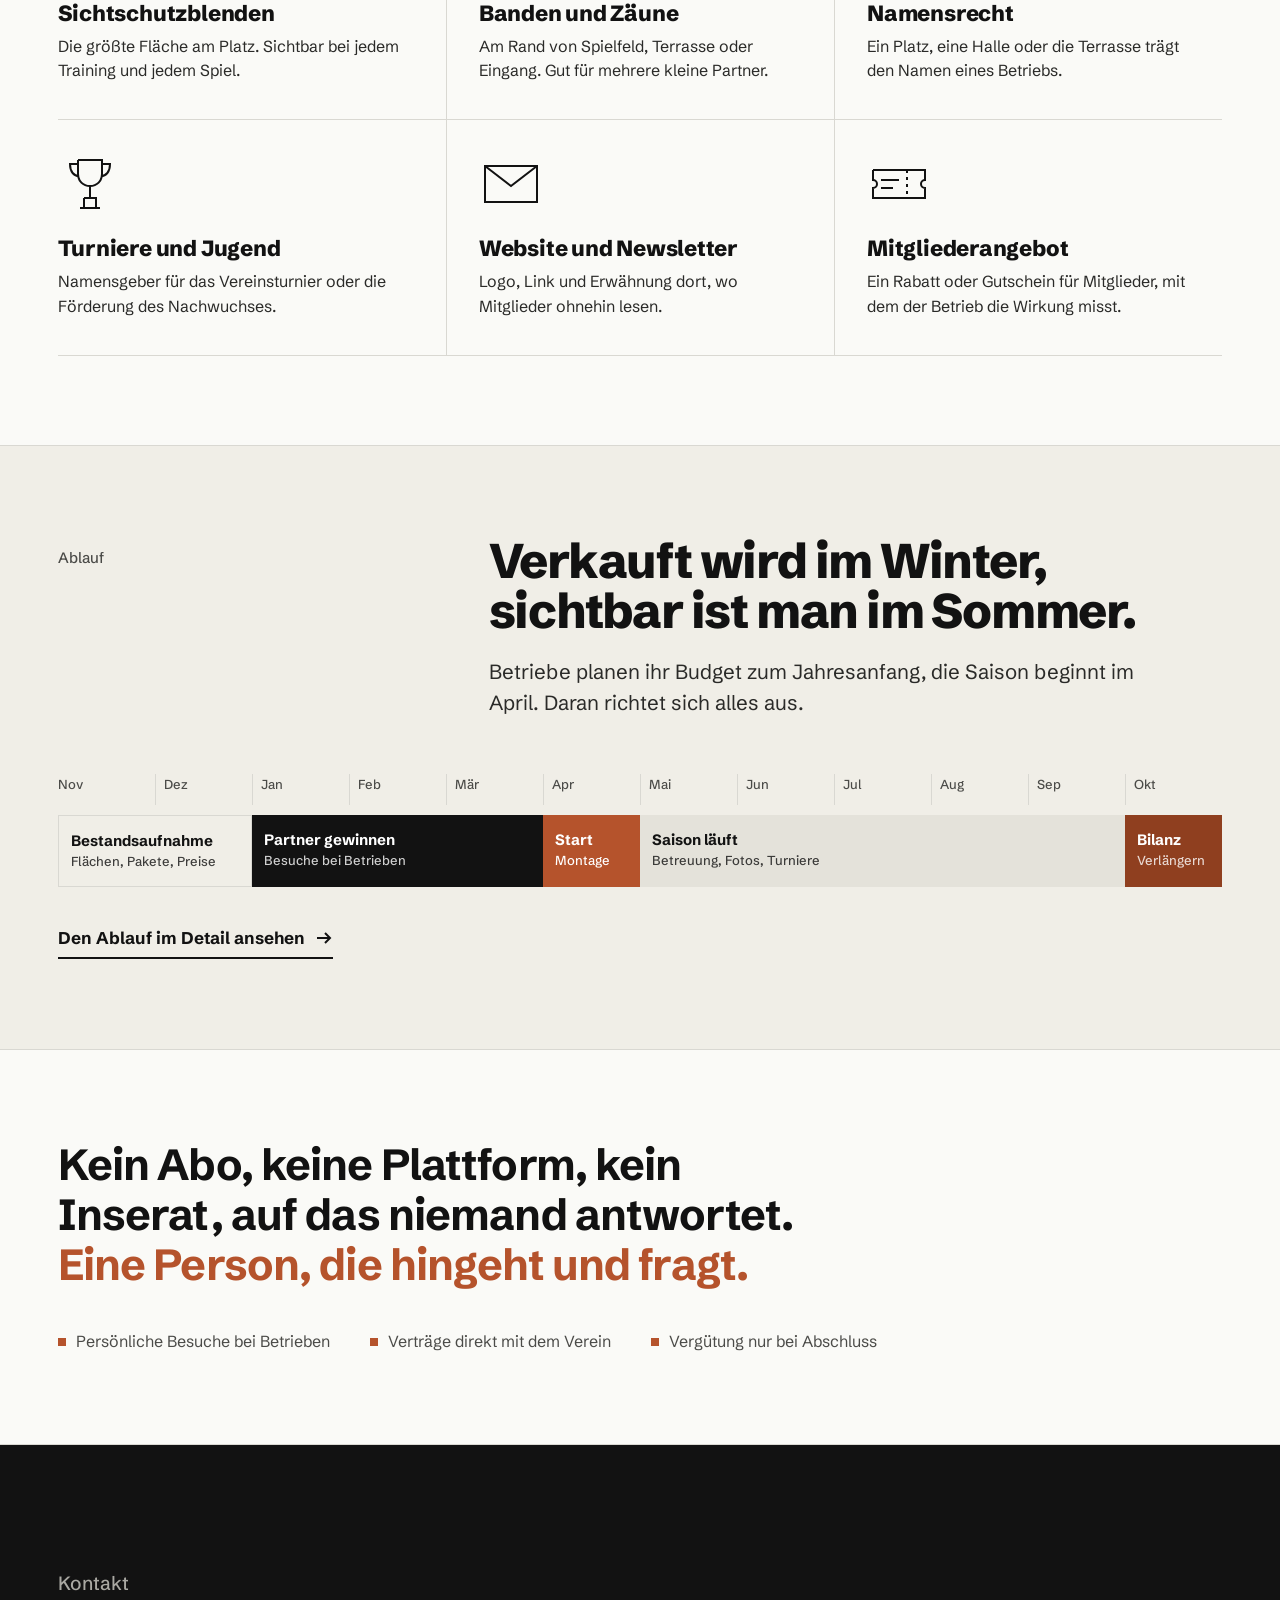
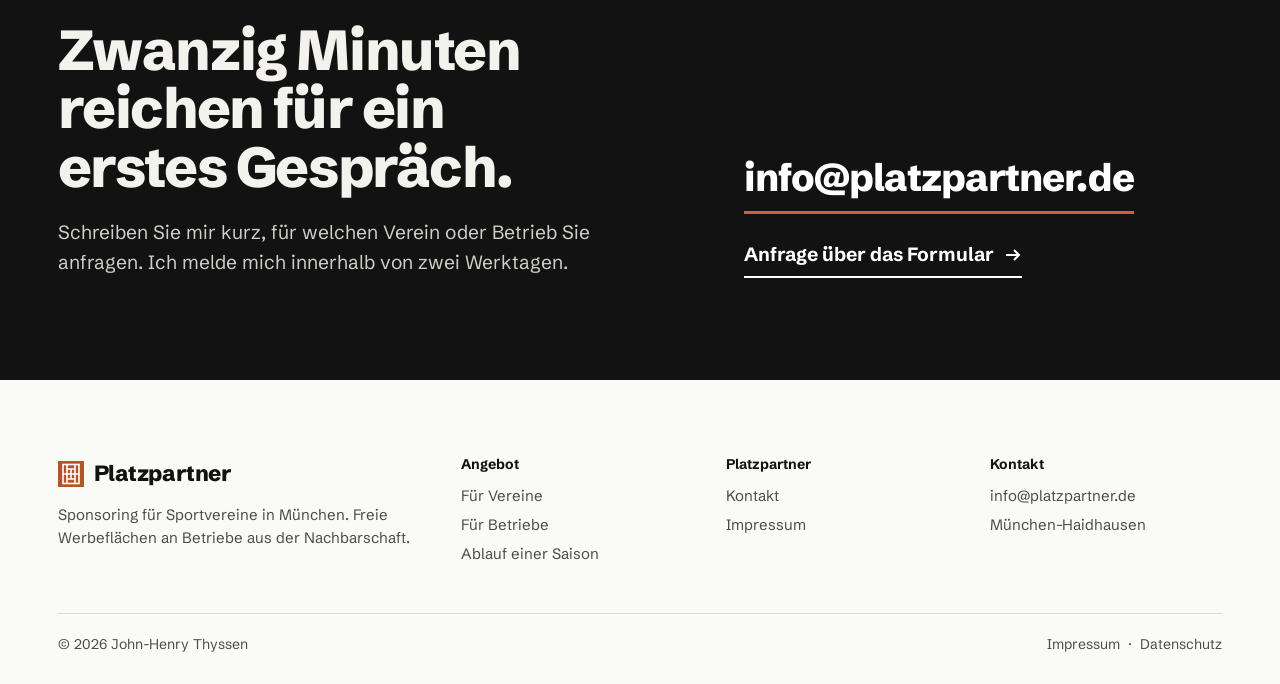
==== commit 22980192: "Add files via upload" ====
--- a/index.html
+++ b/index.html
@@ -16,7 +16,7 @@
 <link rel="apple-touch-icon" href="apple-touch-icon.png">
 <link rel="preload" href="fonts/schibsted-grotesk-800.woff2" as="font" type="font/woff2" crossorigin>
 <link rel="preload" href="fonts/schibsted-grotesk-400.woff2" as="font" type="font/woff2" crossorigin>
-<link rel="stylesheet" href="style.css?v=3">
+<link rel="stylesheet" href="style.css?v=4">
 <script>document.documentElement.classList.add('js')</script>
 </head>
 <body>
@@ -203,6 +203,6 @@
     </div>
   </div>
 </footer>
-<script src="main.js?v=3" defer></script>
+<script src="main.js?v=4" defer></script>
 </body>
 </html>
--- a/style.css
+++ b/style.css
@@ -48,7 +48,8 @@
 .top{position:sticky;top:0;z-index:20;background:rgba(250,250,247,.92);-webkit-backdrop-filter:saturate(1.4) blur(12px);backdrop-filter:saturate(1.4) blur(12px);border-bottom:1px solid var(--line);padding-top:env(safe-area-inset-top,0px)}
 .top .wrap{display:flex;align-items:center;justify-content:space-between;height:68px;gap:24px}
 .mark{display:flex;align-items:center;gap:10px;text-decoration:none;font-weight:800;font-size:19px;letter-spacing:-.02em;white-space:nowrap}
-.mark svg{width:26px;height:26px}
+.mark svg{width:26px;height:26px;flex:none}
+@media (max-width:359px){.top .mark small{display:none}}
 .mark small{font-weight:500;font-size:14px;color:var(--ink-2);letter-spacing:0}
 .nav{display:flex;align-items:center;gap:30px;font-size:15px;font-weight:500}
 .nav a{text-decoration:none;padding:8px 0;border-bottom:1px solid transparent}
@@ -88,7 +89,7 @@
 .plan figcaption{margin-top:16px;font-size:14px;color:var(--ink-2);display:grid;grid-template-columns:auto 1fr;gap:6px 12px}
 .plan figcaption b{display:inline-grid;place-items:center;width:22px;height:22px;border-radius:50%;background:var(--ink);color:#fff;font-size:12px;font-weight:700}
 .plan .free{color:var(--clay);font-weight:700}
-@media (max-width:900px){.hero-grid{grid-template-columns:1fr}.hero h1{font-size:clamp(42px,9vw,72px)}}
+@media (max-width:900px){.hero-grid{grid-template-columns:1fr}.hero h1{font-size:clamp(36px,9vw,72px)}}
 
 /* Zwei Türen */
 .doors{display:grid;grid-template-columns:1fr 1fr}
@@ -126,34 +127,44 @@
 @media (max-width:900px){.inventory{grid-template-columns:repeat(2,minmax(0,1fr))}.inventory li:not(:nth-child(3n+1)){padding-left:0;border-left:0}.inventory li:nth-child(2n){padding-left:28px;border-left:1px solid var(--line)}}
 @media (max-width:560px){.inventory{grid-template-columns:1fr}.inventory li,.inventory li:nth-child(2n){padding:26px 0;border-left:0}}
 
-/* Jahresleiste */
-.yearbox{overflow-x:auto;-webkit-overflow-scrolling:touch;margin:0 calc(-1 * var(--pad));padding:0 var(--pad) 8px}
-.year{min-width:760px;display:grid;grid-template-columns:repeat(12,minmax(0,1fr));row-gap:10px}
-.year .m{font-size:13px;font-weight:500;color:var(--ink-2);padding:0 0 10px 8px;border-left:1px solid var(--line)}
-.year .m:first-child{border-left:0;padding-left:0}
-.year .ph{padding:16px 14px;overflow:hidden;font-weight:700;font-size:15px;line-height:1.25;transform-origin:left center}
-.year .ph small{display:block;font-weight:500;font-size:13px;opacity:.8;margin-top:3px}
-.ph1{grid-column:1 / span 2;background:var(--paper-2);border:1px solid var(--line)}
-.ph2{grid-column:3 / span 3;background:var(--ink);color:#fff}
-.ph3{grid-column:6 / span 1;background:var(--clay);color:#fff}
-.year .ph3 small{opacity:1}
-.ph4{grid-column:7 / span 5;background:#e4e2da}
-.ph5{grid-column:12 / span 1;background:var(--clay-dark);color:#fff}
+/* Jahresleiste
+   Schmal (iPhone): Phasen untereinander.
+   Mittel (iPad, kleines Fenster): Phasen untereinander, Zeitraum links.
+   Breit (ab 1200 px): Zeitstrahl über zwölf Monate. Nirgends seitlich wischen. */
+.yearbox{margin:0}
+.year{display:grid;grid-template-columns:minmax(0,1fr);row-gap:8px}
+.year .m{display:none}
+.year .ph{padding:18px 18px 20px;overflow:hidden;font-weight:700;font-size:19px;line-height:1.25;transform-origin:left center;-webkit-hyphens:auto;hyphens:auto}
+.year .ph small{display:block;font-weight:500;font-size:15px;opacity:.8;margin-top:4px}
+.year .when{display:block;font-size:13px;font-weight:500;letter-spacing:.01em;opacity:.75;margin-bottom:6px}
+.year .ph3 small,.year .ph3 .when{opacity:1}
+.ph1{background:var(--paper-2);border:1px solid var(--line)}
+.ph2{background:var(--ink);color:#fff}
+.ph3{background:var(--clay);color:#fff}
+.ph4{background:#e4e2da}
+.ph5{background:var(--clay-dark);color:#fff}
+@media (min-width:640px) and (max-width:1199px){
+  .year .ph{display:grid;grid-template-columns:11em minmax(0,1fr);column-gap:24px;align-items:baseline;padding:20px 24px}
+  .year .when{grid-column:1;grid-row:1 / span 2;margin:0;font-size:15px}
+  .year .ph small{grid-column:2}
+}
+@media (min-width:1200px){
+  .year{grid-template-columns:repeat(12,minmax(0,1fr));row-gap:10px}
+  .year .m{display:block;font-size:13px;font-weight:500;color:var(--ink-2);padding:0 0 10px 8px;border-left:1px solid var(--line)}
+  .year .m:first-child{border-left:0;padding-left:0}
+  .year .ph{padding:16px 10px 16px 12px;font-size:15px}
+  .year .ph small{font-size:13px;margin-top:3px}
+  .year .when{display:none}
+  .ph1{grid-column:1 / span 2}
+  .ph2{grid-column:3 / span 3}
+  .ph3{grid-column:6 / span 1}
+  .ph4{grid-column:7 / span 5}
+  .ph5{grid-column:12 / span 1}
+}
 html.js .year .ph{transform:scaleX(0);transition:transform .9s var(--ease);transition-delay:var(--d,0s)}
 html.js .year.in .ph{transform:none}
 @media (prefers-reduced-motion:reduce){html.js .year .ph{transform:none;transition:none}}
-.year .when{display:none}
 .scroll-hint{display:none}
-/* iPhone und iPad hochkant: Phasen untereinander, nichts seitlich wischen */
-@media (max-width:820px){
-  .yearbox{overflow:visible;margin:0;padding:0}
-  .year{min-width:0;grid-template-columns:1fr;row-gap:8px}
-  .year .m{display:none}
-  .year .ph{grid-column:1;padding:18px 18px 20px;font-size:19px}
-  .year .ph small{font-size:15px;margin-top:4px}
-  .year .when{display:block;font-size:13px;font-weight:500;letter-spacing:.01em;opacity:.75;margin-bottom:6px}
-  .year .ph3 .when{opacity:1}
-}
 
 /* Datenblatt */
 .sheet{width:100%;border-collapse:collapse;font-size:17px}
@@ -177,7 +188,7 @@
 .phead{padding:clamp(48px,6vw,96px) 0 clamp(40px,5vw,72px);border-bottom:1px solid var(--line)}
 .phead-grid{display:grid;grid-template-columns:minmax(0,1.4fr) minmax(0,1fr);gap:clamp(32px,5vw,80px);align-items:end}
 .phead .kicker{margin-bottom:22px}
-.phead h1{font-size:clamp(42px,5.6vw,84px)}
+.phead h1{font-size:clamp(34px,5.2vw,76px)}
 .phead .lead{margin-top:26px}
 .facts{margin:0;border-top:2px solid var(--ink)}
 .facts div{display:flex;justify-content:space-between;gap:16px;padding:16px 0;border-bottom:1px solid var(--line)}
